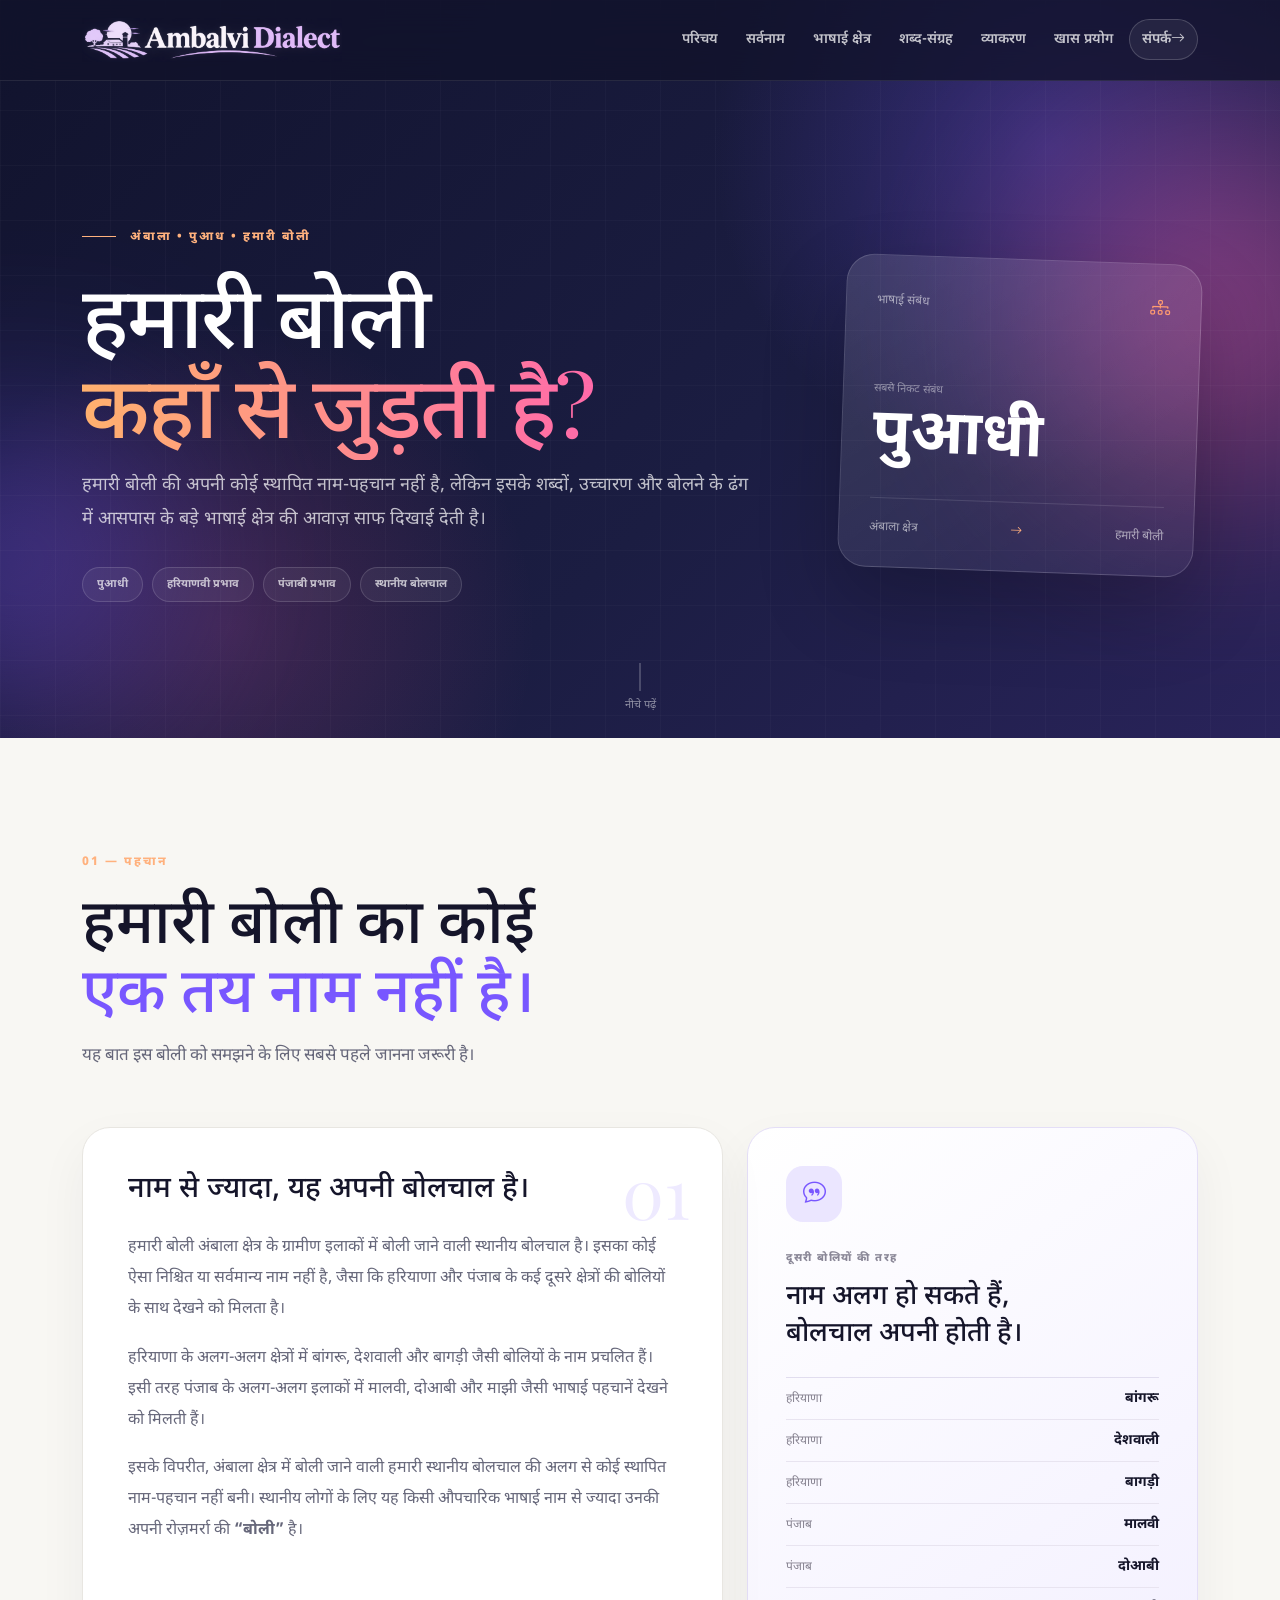
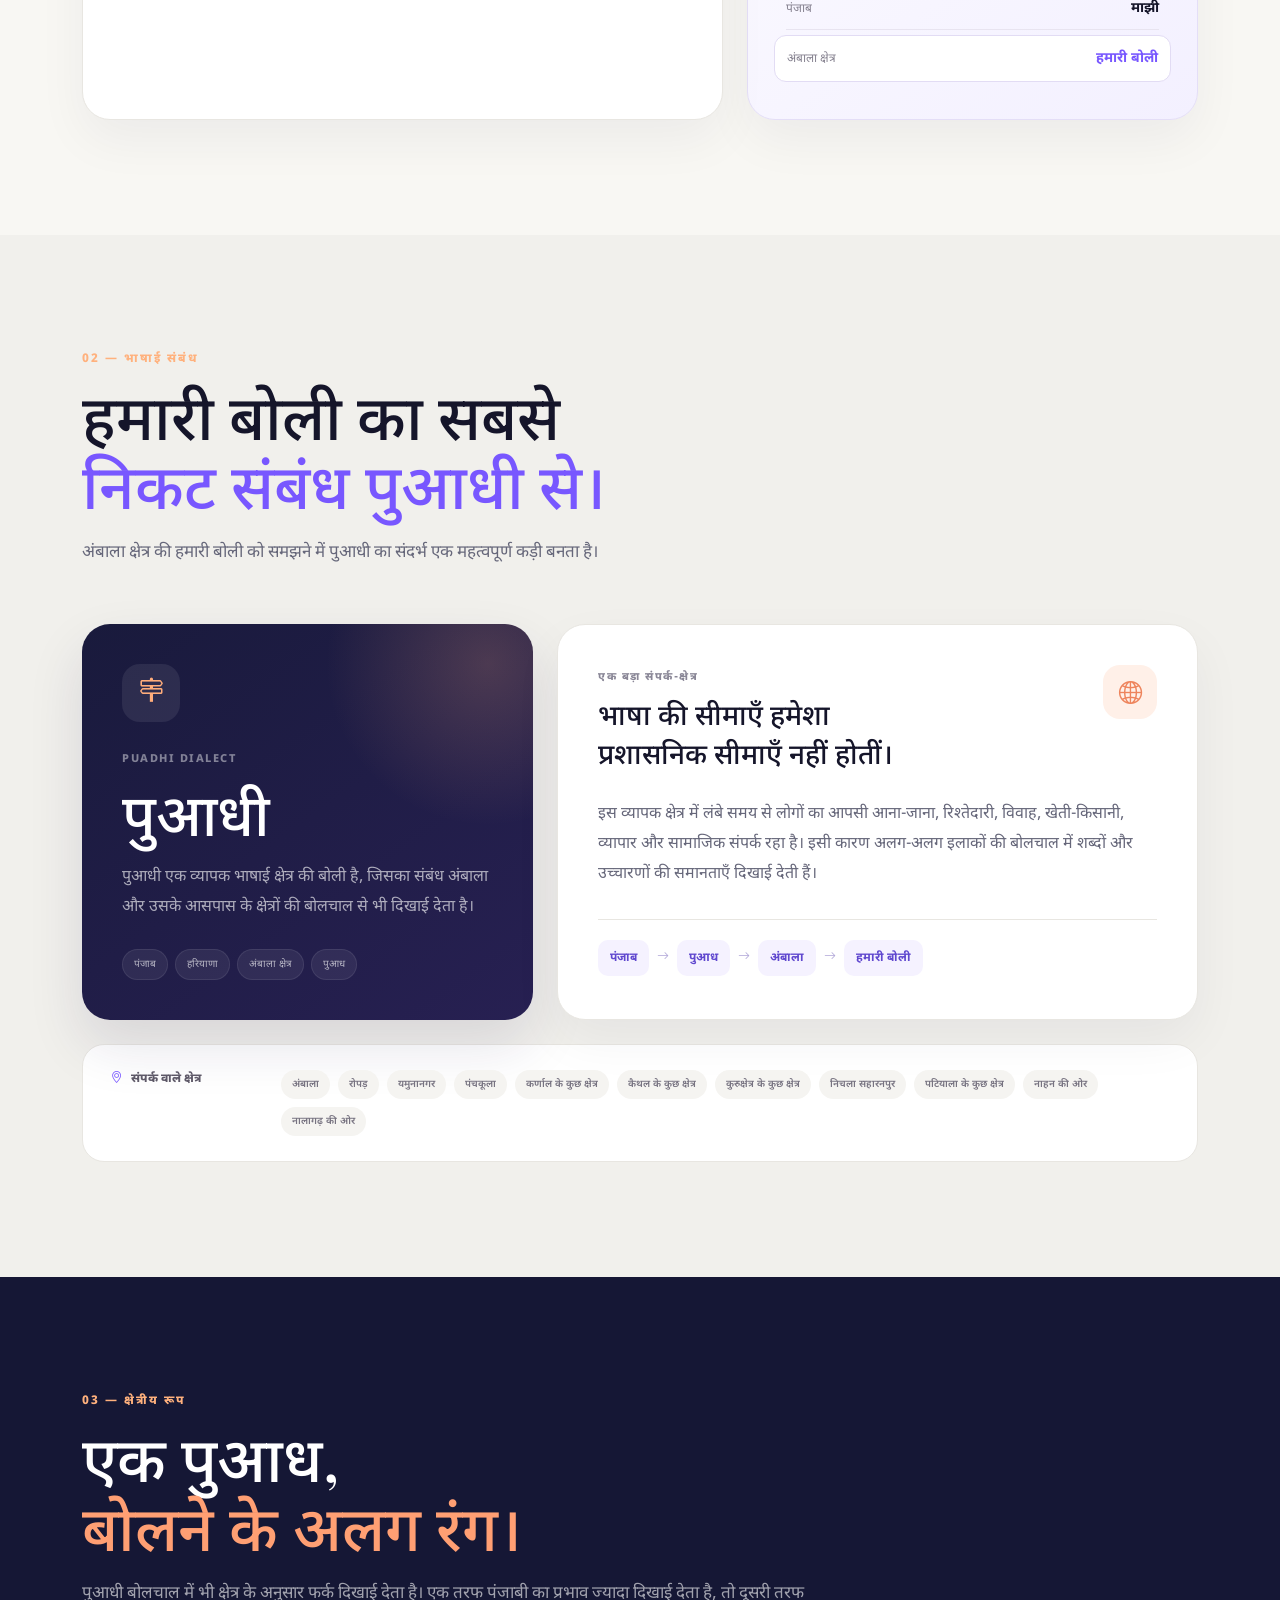
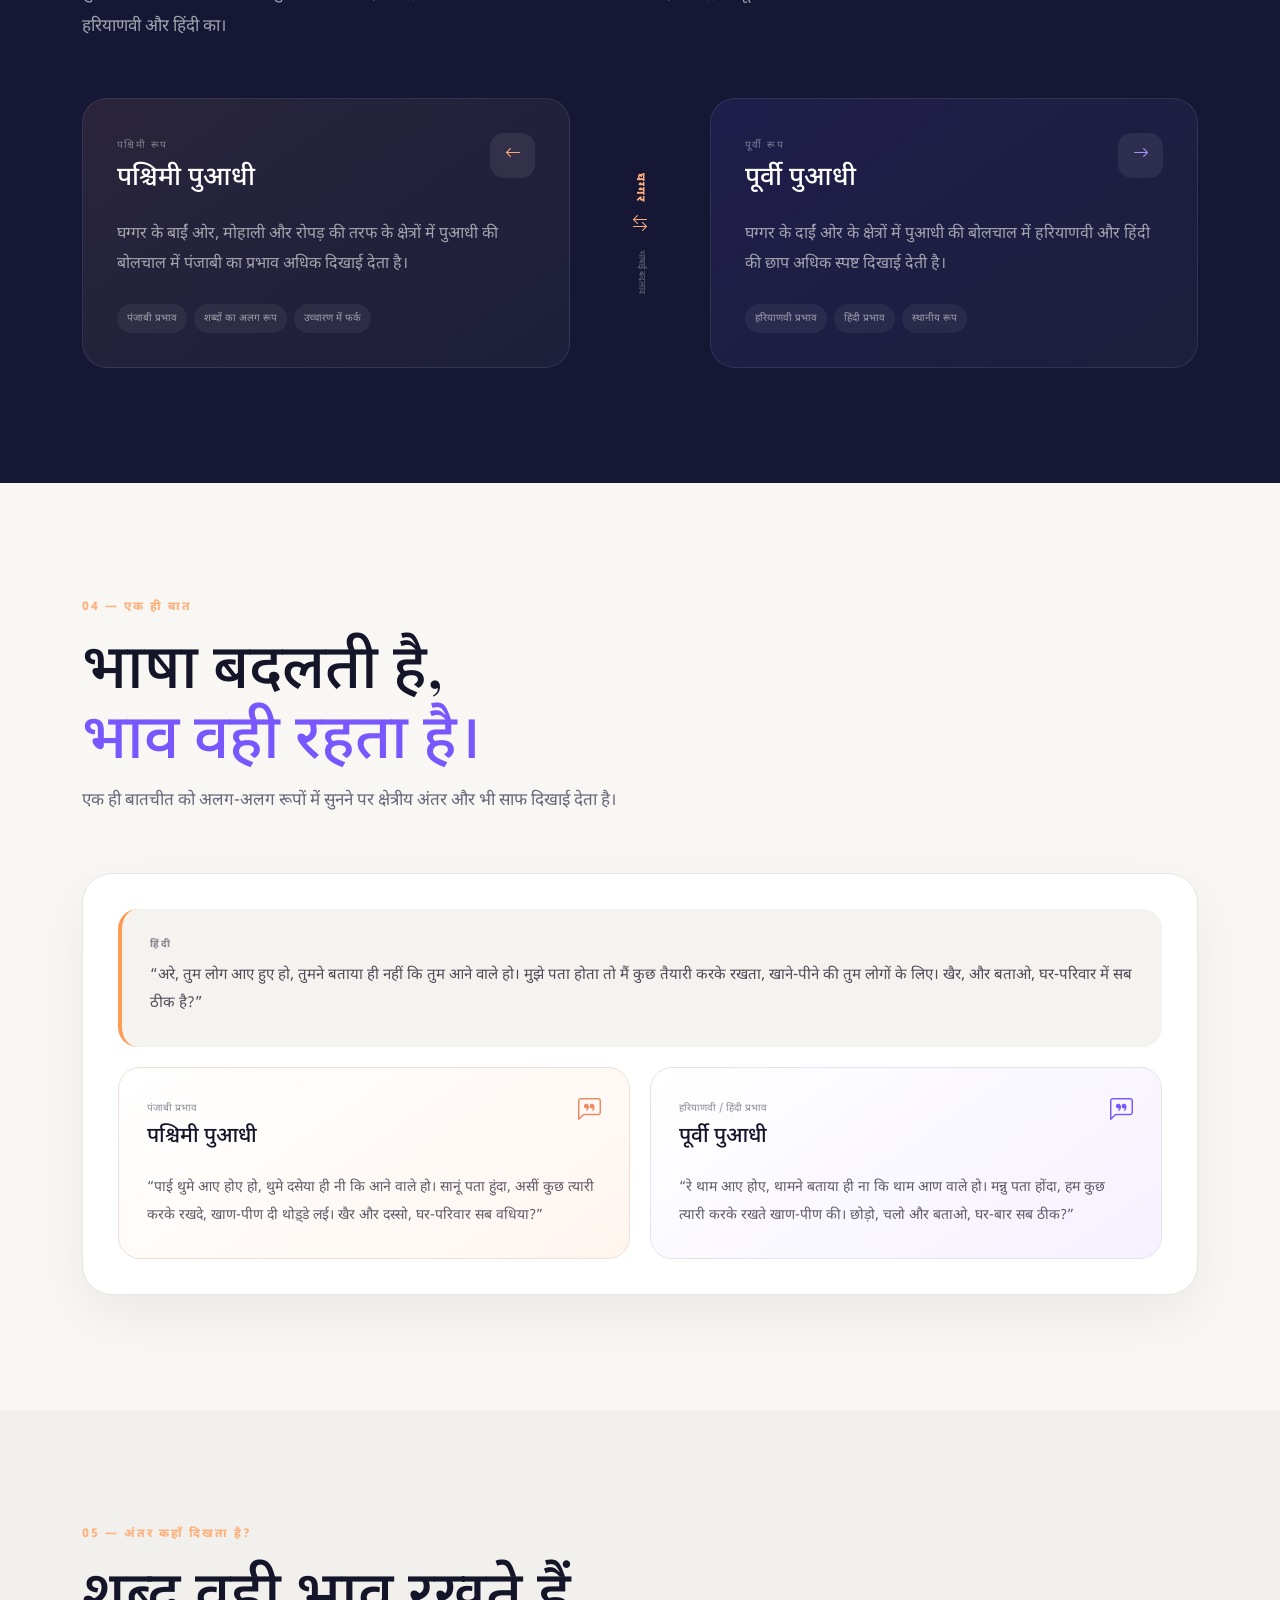
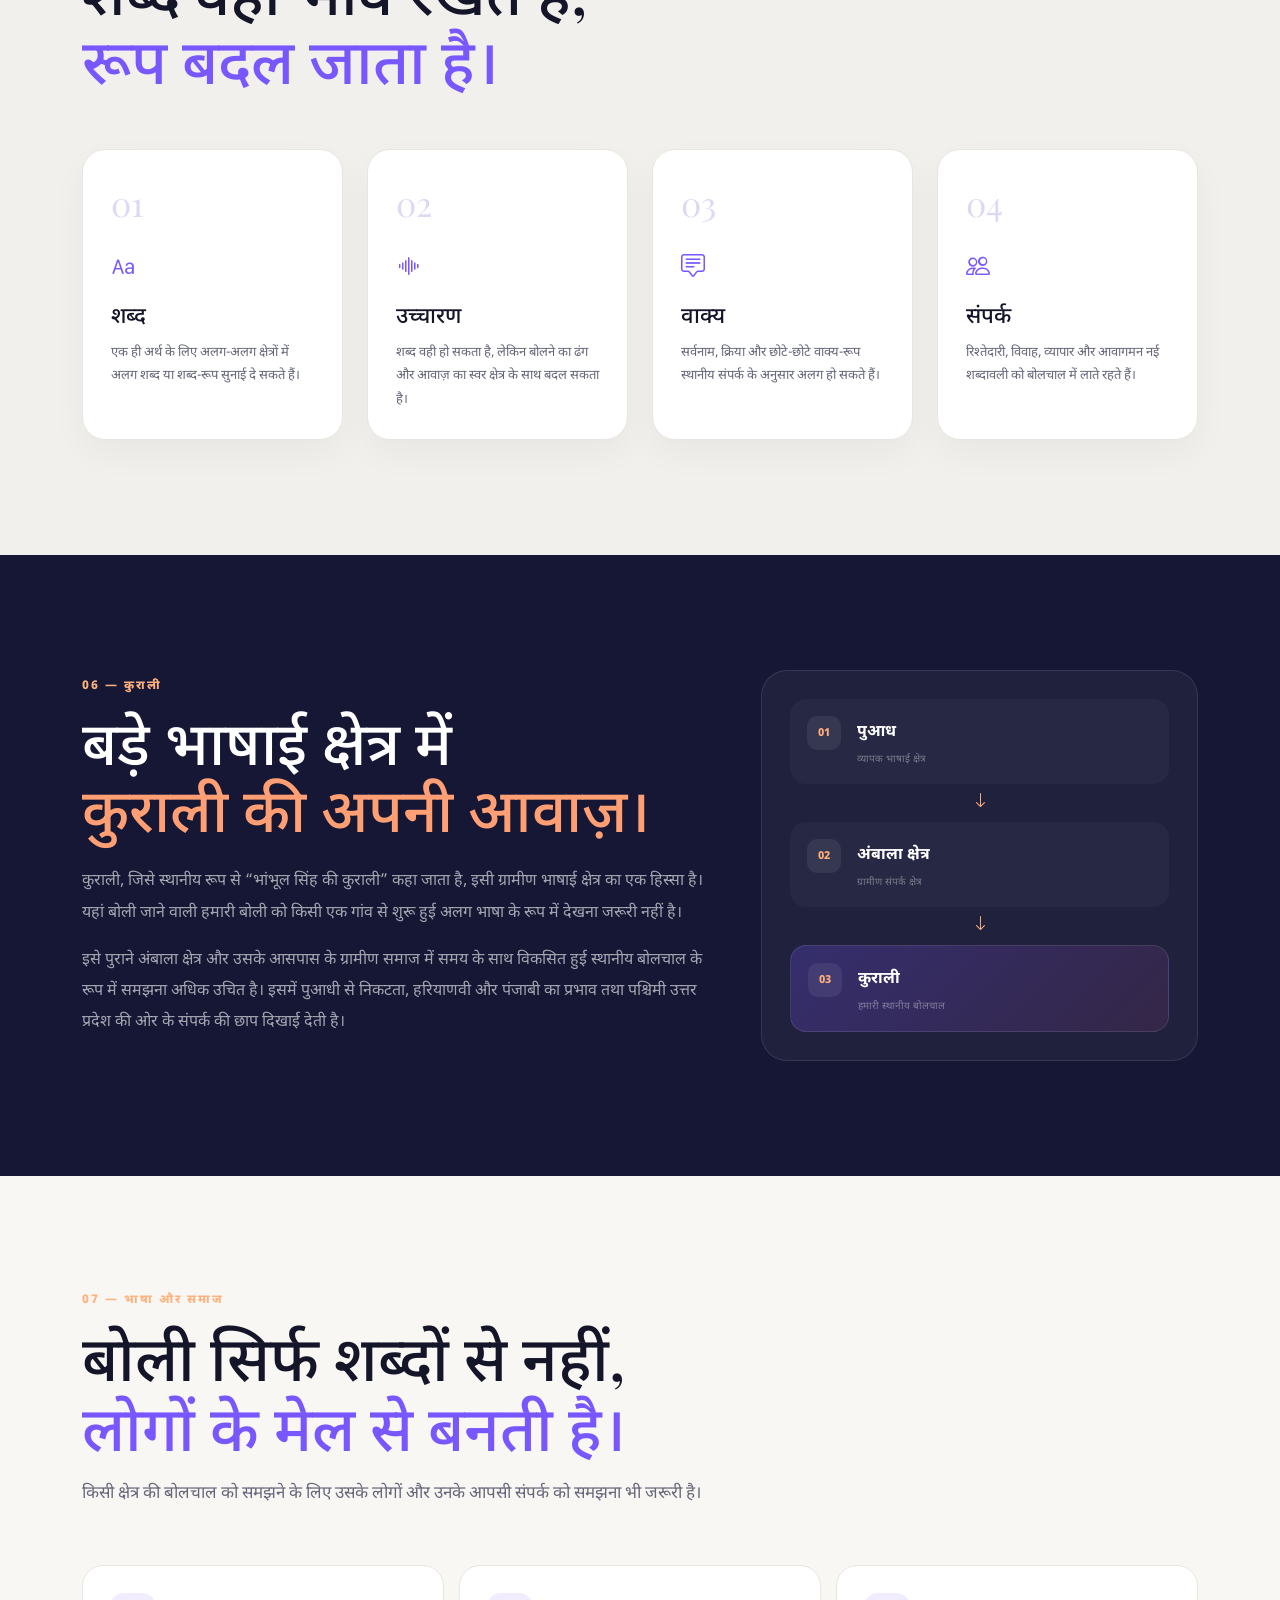
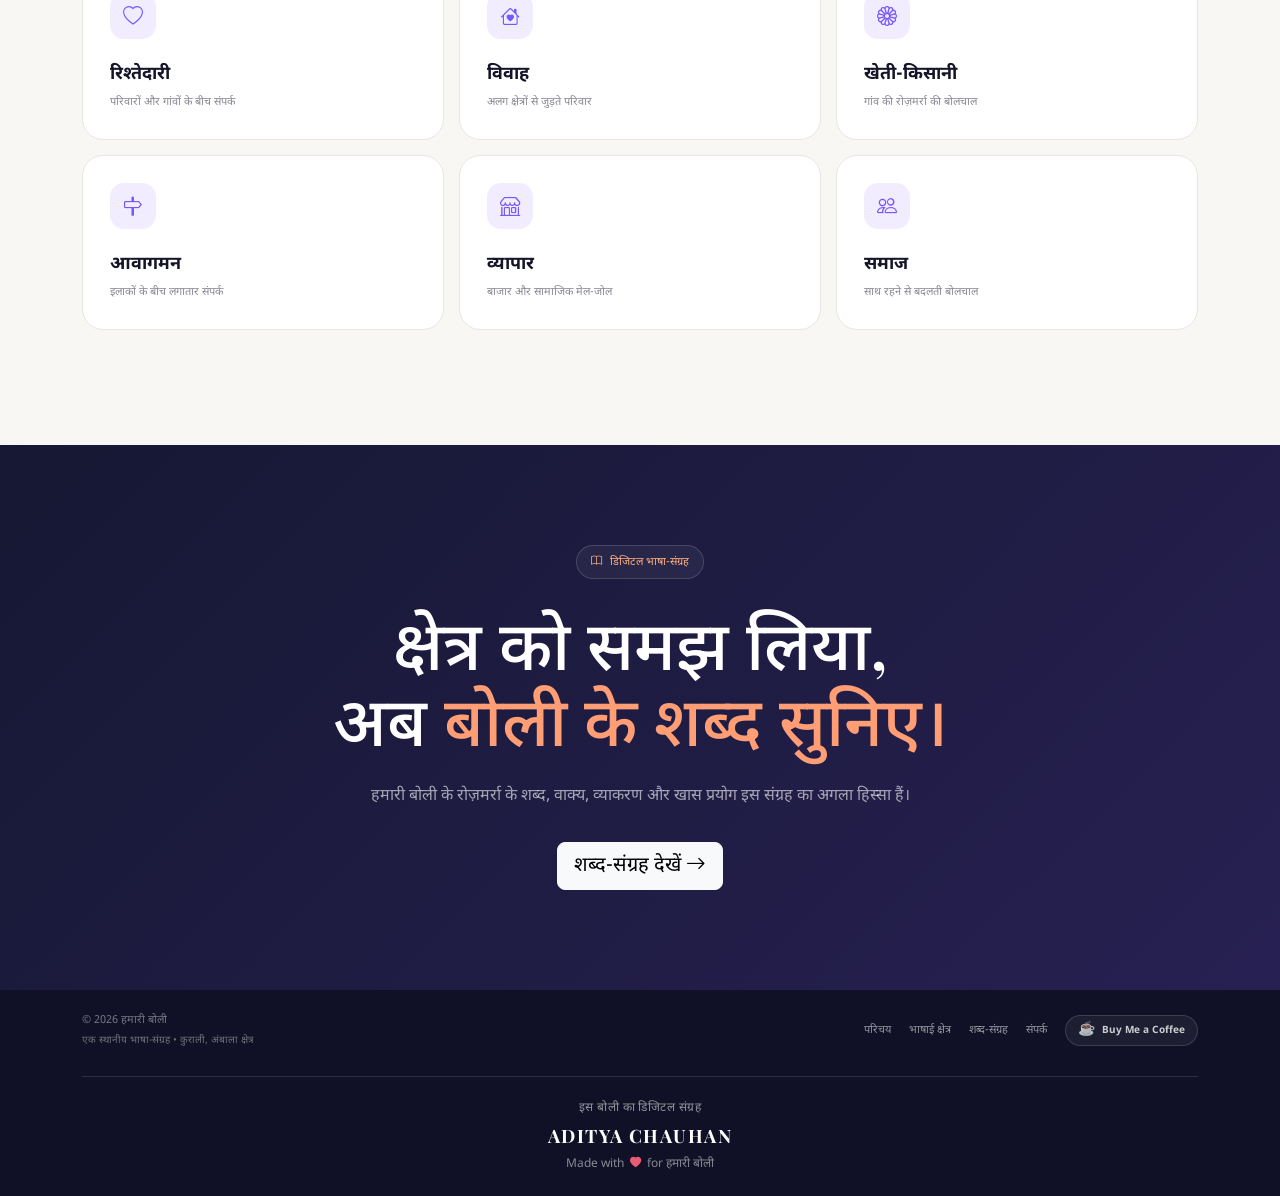
==== bhashai-kshetra.html @ f2018949 "Add files via upload" ====
<!doctype html>
<html lang="hi">
  <head>
    <meta charset="utf-8">
    <meta name="viewport" content="width=device-width,initial-scale=1">

    
    <!-- =========================
     SEO — BHASHAI KSHETRA
    ========================= -->

    <title>North Haryana की बोली और भाषाई क्षेत्र | हमारी बोली</title>

    <meta
      name="description"
      content="North Haryana और पुराने अंबाला क्षेत्र की स्थानीय बोलचाल का भाषाई क्षेत्र समझें। हरियाणवी, पंजाबी, पहाड़ी और पश्चिमी उत्तर प्रदेश के भाषाई प्रभाव, स्थानीय शब्दों और क्षेत्रीय विविधताओं के बारे में जानें।"
    >

    <meta
    name="keywords"
    content="
      हमारी बोली,
      North Haryana dialect,
      North Haryana language,
      North Haryana boli,
      Haryana dialect,
      Haryana local dialect,
      Haryana language,
      Ambala dialect,
      Ambala boli,
      Kurali boli,
      Kurali dialect,
      Naraingarh dialect,
      Naraingarh boli,
      Panchkula dialect,
      Panchkula boli,
      Yamunanagar dialect,
      Yamunanagar boli,
      Kurukshetra dialect,
      Kurukshetra boli,
      Karnal dialect,
      Karnal boli,
      Saharanpur dialect,
      Saharanpur boli,
      Roopnagar dialect,
      Ropar dialect,
      Ropar boli,
      Rupnagar boli,
      Mohali dialect,
      Mohali boli,
      Dera Bassi dialect,
      Derabassi boli,
      Punjab Haryana dialect,
      Haryana Punjab border dialect,
      North Haryana Punjab dialect,
      local dialect Haryana,
      local language Haryana,
      हरियाणा की बोली,
      उत्तर हरियाणा की बोली,
      अंबाला की बोली,
      कुराली की बोली,
      नारायणगढ़ की बोली,
      पंचकूला की बोली,
      यमुनानगर की बोली,
      कुरुक्षेत्र की बोली,
      करनाल की बोली,
      सहारनपुर की बोली,
      रोपड़ की बोली,
      रूपनगर की बोली,
      मोहाली की बोली,
      डेराबस्सी की बोली,
      स्थानीय बोली,
      स्थानीय भाषा,
      हरियाणा के स्थानीय शब्द,
      उत्तर हरियाणा के शब्द,
      हरियाणवी शब्द,
      पंजाबी प्रभाव,
      हरियाणा पंजाबी बोली
    "
  >

    <meta name="author" content="Aditya Chauhan">

    <meta
      name="robots"
      content="index, follow, max-image-preview:large, max-snippet:-1, max-video-preview:-1"
    >

    <meta
      name="language"
      content="Hindi"
    >

    <meta
      name="geo.region"
      content="IN-HR"
    >

    <meta
      name="geo.placename"
      content="Ambala, Haryana, India"
    >

    <link
      rel="canonical"
      href="https://YOURDOMAIN.in/bhashai-kshetra.html"
    >


    <!-- Open Graph -->

    <meta
      property="og:type"
      content="article"
    >

    <meta
      property="og:title"
      content="North Haryana की बोली और भाषाई क्षेत्र"
    >

    <meta
      property="og:description"
      content="पुराने अंबाला क्षेत्र और North Haryana की स्थानीय बोलचाल का भाषाई विस्तार, क्षेत्रीय प्रभाव और स्थानीय विविधताओं को समझने वाला संग्रह।"
    >

    <meta
      property="og:url"
      content="https://YOURDOMAIN.in/bhashai-kshetra.html"
    >

    <meta
      property="og:site_name"
      content="हमारी बोली"
    >

    <meta
      property="og:locale"
      content="hi_IN"
    >

    <meta
      property="og:image"
      content="https://YOURDOMAIN.in/images/og-bhashai-kshetra.jpg"
    >

    <meta
      property="og:image:alt"
      content="North Haryana का भाषाई क्षेत्र — हमारी बोली"
    >


    <!-- Twitter / X -->

    <meta
      name="twitter:card"
      content="summary_large_image"
    >

    <meta
      name="twitter:title"
      content="North Haryana की बोली और भाषाई क्षेत्र"
    >

    <meta
      name="twitter:description"
      content="अंबाला, कुराली और North Haryana क्षेत्र की स्थानीय बोलचाल के भाषाई क्षेत्र और प्रभावों का परिचय।"
    >

    <meta
      name="twitter:image"
      content="https://YOURDOMAIN.in/images/og-bhashai-kshetra.jpg"
    >



    <link rel="preconnect" href="https://fonts.googleapis.com">
    <link rel="preconnect" href="https://fonts.gstatic.com" crossorigin>

    <link
      href="https://fonts.googleapis.com/css2?family=Noto+Sans+Devanagari:wght@400;500;600;700;800&family=Playfair+Display:wght@600;700;800&display=swap"
      rel="stylesheet"
    >

    <link
      href="https://cdn.jsdelivr.net/npm/bootstrap@5.3.3/dist/css/bootstrap.min.css"
      rel="stylesheet"
    >

    <link
      href="https://cdn.jsdelivr.net/npm/bootstrap-icons@1.11.3/font/bootstrap-icons.css"
      rel="stylesheet"
    >

    <link rel="stylesheet" href="./style.css">
  </head>

  <body>

    <!-- =========================
         NAVBAR
    ========================== -->

    <nav class="navbar navbar-expand-lg navbar-dark fixed-top site-nav">
      <div class="container">
        <a class="navbar-brand" href="#home">
            <img src="./images/Ambalvi-Dialect-Rural-Emblem-Logo.webp" alt="">
        </a>
        
        <button class="navbar-toggler border-0 shadow-none" type="button" data-bs-toggle="collapse" data-bs-target="#mainNav"><span class="navbar-toggler-icon"></span>
        </button>
        <div class="collapse navbar-collapse" id="mainNav">

          <ul class="navbar-nav ms-auto align-items-lg-center gap-lg-1">

            <li><a class="nav-link" href="index.html#about">परिचय</a></li>

            <li><a class="nav-link" href="index.html#pronouns">सर्वनाम</a></li>

            <li><a class="nav-link active" href="bhashai-kshetra.html">भाषाई क्षेत्र</a></li>

            <li><a class="nav-link" href="index.html#daily">शब्द-संग्रह</a></li>

            <li><a class="nav-link" href="index.html#grammar">व्याकरण</a></li>

            <li><a class="nav-link" href="index.html#special">खास प्रयोग</a></li>

            <li><a class="nav-link nav-cta" href="contact.html">संपर्क<i class="bi bi-arrow-right"></i></a></li>

          </ul>

        </div>
      </div>
    </nav>


    <!-- =========================
         HERO
    ========================== -->

    <header class="language-hero">

      <div class="hero-glow glow-one"></div>
      <div class="hero-glow glow-two"></div>

      <div class="container position-relative">

        <div class="row align-items-center language-hero-row">

          <div class="col-lg-8">

            <div class="eyebrow">
              <span></span>
              अंबाला • पुआध • हमारी बोली
            </div>

            <h1>
              हमारी बोली<br>
              <em>कहाँ से जुड़ती है?</em>
            </h1>

            <p class="hero-lead">
              हमारी बोली की अपनी कोई स्थापित नाम-पहचान नहीं है,
              लेकिन इसके शब्दों, उच्चारण और बोलने के ढंग में
              आसपास के बड़े भाषाई क्षेत्र की आवाज़ साफ दिखाई देती है।
            </p>

            <div class="hero-language-pills">
              <span>पुआधी</span>
              <span>हरियाणवी प्रभाव</span>
              <span>पंजाबी प्रभाव</span>
              <span>स्थानीय बोलचाल</span>
            </div>

          </div>

          <div class="col-lg-4 d-none d-lg-block">

            <div class="language-hero-card">

              <div class="language-card-top">
                <span>भाषाई संबंध</span>
                <i class="bi bi-diagram-3"></i>
              </div>

              <div class="language-card-main">
                <small>सबसे निकट संबंध</small>
                <strong>पुआधी</strong>
              </div>

              <div class="language-card-line"></div>

              <div class="language-card-bottom">
                <span>अंबाला क्षेत्र</span>
                <i class="bi bi-arrow-right"></i>
                <span>हमारी बोली</span>
              </div>

            </div>

          </div>

        </div>

      </div>

      <a class="scroll-hint" href="#identity">
        <span></span>
        नीचे पढ़ें
      </a>

    </header>


    <main>


      <!-- =========================
           01 IDENTITY
      ========================== -->

      <section id="identity" class="section section-light">

        <div class="container">

          <div class="section-heading">

            <div class="section-kicker">
              01 — पहचान
            </div>

            <h2>
              हमारी बोली का कोई<br>
              <span>एक तय नाम नहीं है।</span>
            </h2>

            <p>
              यह बात इस बोली को समझने के लिए सबसे पहले जानना जरूरी है।
            </p>

          </div>


          <div class="row g-4">

            <div class="col-lg-7">

              <div class="language-story-card">

                <div class="language-story-number">
                  01
                </div>

                <h3>
                  नाम से ज्यादा, यह अपनी बोलचाल है।
                </h3>

                <p>
                  हमारी बोली अंबाला क्षेत्र के ग्रामीण इलाकों में
                  बोली जाने वाली स्थानीय बोलचाल है। इसका कोई ऐसा
                  निश्चित या सर्वमान्य नाम नहीं है, जैसा कि हरियाणा
                  और पंजाब के कई दूसरे क्षेत्रों की बोलियों के साथ
                  देखने को मिलता है।
                </p>

                <p>
                  हरियाणा के अलग-अलग क्षेत्रों में बांगरू, देशवाली
                  और बागड़ी जैसी बोलियों के नाम प्रचलित हैं। इसी तरह
                  पंजाब के अलग-अलग इलाकों में मालवी, दोआबी और माझी
                  जैसी भाषाई पहचानें देखने को मिलती हैं।
                </p>

                <p>
                  इसके विपरीत, अंबाला क्षेत्र में बोली जाने वाली
                  हमारी स्थानीय बोलचाल की अलग से कोई स्थापित नाम-पहचान
                  नहीं बनी। स्थानीय लोगों के लिए यह किसी औपचारिक
                  भाषाई नाम से ज्यादा उनकी अपनी रोज़मर्रा की
                  <b>“बोली”</b> है।
                </p>

              </div>

            </div>


            <div class="col-lg-5">

              <div class="identity-side-card">

                <div class="identity-icon">
                  <i class="bi bi-chat-quote"></i>
                </div>

                <span class="small-label">
                  दूसरी बोलियों की तरह
                </span>

                <h3>
                  नाम अलग हो सकते हैं,<br>
                  बोलचाल अपनी होती है।
                </h3>

                <div class="dialect-name-list">

                  <div>
                    <span>हरियाणा</span>
                    <b>बांगरू</b>
                  </div>

                  <div>
                    <span>हरियाणा</span>
                    <b>देशवाली</b>
                  </div>

                  <div>
                    <span>हरियाणा</span>
                    <b>बागड़ी</b>
                  </div>

                  <div>
                    <span>पंजाब</span>
                    <b>मालवी</b>
                  </div>

                  <div>
                    <span>पंजाब</span>
                    <b>दोआबी</b>
                  </div>

                  <div>
                    <span>पंजाब</span>
                    <b>माझी</b>
                  </div>

                  <div class="highlight">
                    <span>अंबाला क्षेत्र</span>
                    <b>हमारी बोली</b>
                  </div>

                </div>

              </div>

            </div>

          </div>

        </div>

      </section>


      <!-- =========================
           02 PUADHI CONNECTION
      ========================== -->

      <section id="puadhi" class="section section-soft">

        <div class="container">

          <div class="section-heading">

            <div class="section-kicker">
              02 — भाषाई संबंध
            </div>

            <h2>
              हमारी बोली का सबसे<br>
              <span>निकट संबंध पुआधी से।</span>
            </h2>

            <p>
              अंबाला क्षेत्र की हमारी बोली को समझने में पुआधी
              का संदर्भ एक महत्वपूर्ण कड़ी बनता है।
            </p>

          </div>


          <div class="row g-4 align-items-stretch">

            <div class="col-lg-5">

              <div class="puadhi-feature-card">

                <div class="puadhi-icon">
                  <i class="bi bi-signpost-2"></i>
                </div>

                <span class="small-label">
                  Puadhi Dialect
                </span>

                <h3>
                  पुआधी
                </h3>

                <p>
                  पुआधी एक व्यापक भाषाई क्षेत्र की बोली है,
                  जिसका संबंध अंबाला और उसके आसपास के क्षेत्रों
                  की बोलचाल से भी दिखाई देता है।
                </p>

                <div class="puadhi-tags">
                  <span>पंजाब</span>
                  <span>हरियाणा</span>
                  <span>अंबाला क्षेत्र</span>
                  <span>पुआध</span>
                </div>

              </div>

            </div>


            <div class="col-lg-7">

              <div class="contact-region-card">

                <div class="contact-region-top">

                  <div>
                    <span class="small-label">
                      एक बड़ा संपर्क-क्षेत्र
                    </span>

                    <h3>
                      भाषा की सीमाएँ हमेशा<br>
                      प्रशासनिक सीमाएँ नहीं होतीं।
                    </h3>
                  </div>

                  <i class="bi bi-globe2"></i>

                </div>


                <p>
                  इस व्यापक क्षेत्र में लंबे समय से लोगों का
                  आपसी आना-जाना, रिश्तेदारी, विवाह, खेती-किसानी,
                  व्यापार और सामाजिक संपर्क रहा है। इसी कारण
                  अलग-अलग इलाकों की बोलचाल में शब्दों और
                  उच्चारणों की समानताएँ दिखाई देती हैं।
                </p>


                <div class="region-flow">

                  <span>पंजाब</span>
                  <i class="bi bi-arrow-right"></i>

                  <span>पुआध</span>
                  <i class="bi bi-arrow-right"></i>

                  <span>अंबाला</span>
                  <i class="bi bi-arrow-right"></i>

                  <span>हमारी बोली</span>

                </div>

              </div>

            </div>

          </div>


          <div class="area-strip mt-4">

            <div class="area-strip-label">
              <i class="bi bi-geo-alt"></i>
              संपर्क वाले क्षेत्र
            </div>

            <div class="area-tags">

              <span>अंबाला</span>
              <span>रोपड़</span>
              <span>यमुनानगर</span>
              <span>पंचकूला</span>
              <span>कर्णाल के कुछ क्षेत्र</span>
              <span>कैथल के कुछ क्षेत्र</span>
              <span>कुरुक्षेत्र के कुछ क्षेत्र</span>
              <span>निचला सहारनपुर</span>
              <span>पटियाला के कुछ क्षेत्र</span>
              <span>नाहन की ओर</span>
              <span>नालागढ़ की ओर</span>

            </div>

          </div>

        </div>

      </section>


      <!-- =========================
           03 WEST EAST PUADHI
      ========================== -->

      <section id="variation" class="section section-dark">

        <div class="container">

          <div class="section-heading light">

            <div class="section-kicker">
              03 — क्षेत्रीय रूप
            </div>

            <h2>
              एक पुआध,<br>
              <span>बोलने के अलग रंग।</span>
            </h2>

            <p>
              पुआधी बोलचाल में भी क्षेत्र के अनुसार फर्क दिखाई देता है।
              एक तरफ पंजाबी का प्रभाव ज्यादा दिखाई देता है, तो दूसरी
              तरफ हरियाणवी और हिंदी का।
            </p>

          </div>


          <div class="puadhi-direction">

            <div class="direction-card west">

              <div class="direction-top">

                <div>
                  <small>पश्चिमी रूप</small>
                  <h3>पश्चिमी पुआधी</h3>
                </div>

                <div class="direction-icon">
                  <i class="bi bi-arrow-left"></i>
                </div>

              </div>

              <p>
                घग्गर के बाईं ओर, मोहाली और रोपड़ की तरफ के
                क्षेत्रों में पुआधी की बोलचाल में पंजाबी का
                प्रभाव अधिक दिखाई देता है।
              </p>

              <div class="direction-tags">
                <span>पंजाबी प्रभाव</span>
                <span>शब्दों का अलग रूप</span>
                <span>उच्चारण में फर्क</span>
              </div>

            </div>


            <div class="direction-center">
              <span>घग्गर</span>
              <i class="bi bi-arrow-left-right"></i>
              <small>भाषाई बदलाव</small>
            </div>


            <div class="direction-card east">

              <div class="direction-top">

                <div>
                  <small>पूर्वी रूप</small>
                  <h3>पूर्वी पुआधी</h3>
                </div>

                <div class="direction-icon">
                  <i class="bi bi-arrow-right"></i>
                </div>

              </div>

              <p>
                घग्गर के दाईं ओर के क्षेत्रों में पुआधी की
                बोलचाल में हरियाणवी और हिंदी की छाप अधिक
                स्पष्ट दिखाई देती है।
              </p>

              <div class="direction-tags">
                <span>हरियाणवी प्रभाव</span>
                <span>हिंदी प्रभाव</span>
                <span>स्थानीय रूप</span>
              </div>

            </div>

          </div>

        </div>

      </section>


      <!-- =========================
           04 SAME SENTENCE
      ========================== -->

      <section id="example" class="section section-light">

        <div class="container">

          <div class="section-heading">

            <div class="section-kicker">
              04 — एक ही बात
            </div>

            <h2>
              भाषा बदलती है,<br>
              <span>भाव वही रहता है।</span>
            </h2>

            <p>
              एक ही बातचीत को अलग-अलग रूपों में सुनने पर
              क्षेत्रीय अंतर और भी साफ दिखाई देता है।
            </p>

          </div>


          <div class="same-sentence-card">

            <div class="sentence-context">

              <span>हिंदी</span>

              <p>
                “अरे, तुम लोग आए हुए हो, तुमने बताया ही नहीं कि
                तुम आने वाले हो। मुझे पता होता तो मैं कुछ तैयारी
                करके रखता, खाने-पीने की तुम लोगों के लिए।
                खैर, और बताओ, घर-परिवार में सब ठीक है?”
              </p>

            </div>


            <div class="regional-versions">

              <div class="regional-card west-version">

                <div class="regional-card-head">

                  <div>
                    <small>पंजाबी प्रभाव</small>
                    <h3>पश्चिमी पुआधी</h3>
                  </div>

                  <i class="bi bi-chat-left-quote"></i>

                </div>

                <p>
                  “पाई थुमे आए होए हो, थुमे दसेया ही नी कि
                  आने वाले हो। सानूं पता हुंदा, असीं कुछ त्यारी
                  करके रखदे, खाण-पीण दी थोड़्डे लई। खैर और दस्सो,
                  घर-परिवार सब वधिया?”
                </p>

              </div>


              <div class="regional-card east-version">

                <div class="regional-card-head">

                  <div>
                    <small>हरियाणवी / हिंदी प्रभाव</small>
                    <h3>पूर्वी पुआधी</h3>
                  </div>

                  <i class="bi bi-chat-left-quote"></i>

                </div>

                <p>
                  “रे थाम आए होए, थामने बताया ही ना कि थाम आण वाले
                  हो। मन्नु पता होंदा, हम कुछ त्यारी करके रखते
                  खाण-पीण की। छोड़ो, चलो और बताओ, घर-बार सब ठीक?”
                </p>

              </div>

            </div>

          </div>

        </div>

      </section>


      <!-- =========================
           05 WHAT CHANGES
      ========================== -->

      <section id="differences" class="section section-soft">

        <div class="container">

          <div class="section-heading">

            <div class="section-kicker">
              05 — अंतर कहाँ दिखता है?
            </div>

            <h2>
              शब्द वही भाव रखते हैं,<br>
              <span>रूप बदल जाता है।</span>
            </h2>

          </div>


          <div class="row g-4">

            <div class="col-md-6 col-lg-3">

              <div class="difference-card">

                <div class="difference-number">
                  01
                </div>

                <i class="bi bi-type"></i>

                <h3>
                  शब्द
                </h3>

                <p>
                  एक ही अर्थ के लिए अलग-अलग क्षेत्रों में
                  अलग शब्द या शब्द-रूप सुनाई दे सकते हैं।
                </p>

              </div>

            </div>


            <div class="col-md-6 col-lg-3">

              <div class="difference-card">

                <div class="difference-number">
                  02
                </div>

                <i class="bi bi-soundwave"></i>

                <h3>
                  उच्चारण
                </h3>

                <p>
                  शब्द वही हो सकता है, लेकिन बोलने का ढंग
                  और आवाज़ का स्वर क्षेत्र के साथ बदल सकता है।
                </p>

              </div>

            </div>


            <div class="col-md-6 col-lg-3">

              <div class="difference-card">

                <div class="difference-number">
                  03
                </div>

                <i class="bi bi-chat-square-text"></i>

                <h3>
                  वाक्य
                </h3>

                <p>
                  सर्वनाम, क्रिया और छोटे-छोटे वाक्य-रूप
                  स्थानीय संपर्क के अनुसार अलग हो सकते हैं।
                </p>

              </div>

            </div>


            <div class="col-md-6 col-lg-3">

              <div class="difference-card">

                <div class="difference-number">
                  04
                </div>

                <i class="bi bi-people"></i>

                <h3>
                  संपर्क
                </h3>

                <p>
                  रिश्तेदारी, विवाह, व्यापार और आवागमन
                  नई शब्दावली को बोलचाल में लाते रहते हैं।
                </p>

              </div>

            </div>

          </div>

        </div>

      </section>


      <!-- =========================
           06 KURALI
      ========================== -->

      <section id="kurali" class="section section-dark">

        <div class="container">

          <div class="row align-items-center g-5">

            <div class="col-lg-7">

              <div class="section-kicker">
                06 — कुराली
              </div>

              <h2 class="kurali-title">
                बड़े भाषाई क्षेत्र में<br>
                <span>कुराली की अपनी आवाज़।</span>
              </h2>

              <p class="kurali-text">
                कुराली, जिसे स्थानीय रूप से “भांभूल सिंह की कुराली”
                कहा जाता है, इसी ग्रामीण भाषाई क्षेत्र का एक हिस्सा है।
                यहां बोली जाने वाली हमारी बोली को किसी एक गांव से
                शुरू हुई अलग भाषा के रूप में देखना जरूरी नहीं है।
              </p>

              <p class="kurali-text">
                इसे पुराने अंबाला क्षेत्र और उसके आसपास के ग्रामीण
                समाज में समय के साथ विकसित हुई स्थानीय बोलचाल के
                रूप में समझना अधिक उचित है। इसमें पुआधी से निकटता,
                हरियाणवी और पंजाबी का प्रभाव तथा पश्चिमी उत्तर प्रदेश
                की ओर के संपर्क की छाप दिखाई देती है।
              </p>

            </div>


            <div class="col-lg-5">

              <div class="kurali-path-card">

                <div class="path-item">
                  <span>01</span>
                  <b>पुआध</b>
                  <small>व्यापक भाषाई क्षेत्र</small>
                </div>

                <i class="bi bi-arrow-down"></i>

                <div class="path-item">
                  <span>02</span>
                  <b>अंबाला क्षेत्र</b>
                  <small>ग्रामीण संपर्क क्षेत्र</small>
                </div>

                <i class="bi bi-arrow-down"></i>

                <div class="path-item active">
                  <span>03</span>
                  <b>कुराली</b>
                  <small>हमारी स्थानीय बोलचाल</small>
                </div>

              </div>

            </div>

          </div>

        </div>

      </section>


      <!-- =========================
           07 CULTURE
      ========================== -->

      <section id="culture" class="section section-light">

        <div class="container">

          <div class="section-heading">

            <div class="section-kicker">
              07 — भाषा और समाज
            </div>

            <h2>
              बोली सिर्फ शब्दों से नहीं,<br>
              <span>लोगों के मेल से बनती है।</span>
            </h2>

            <p>
              किसी क्षेत्र की बोलचाल को समझने के लिए उसके लोगों
              और उनके आपसी संपर्क को समझना भी जरूरी है।
            </p>

          </div>


          <div class="culture-grid">

            <div class="culture-card">
              <i class="bi bi-heart"></i>
              <strong>रिश्तेदारी</strong>
              <span>परिवारों और गांवों के बीच संपर्क</span>
            </div>

            <div class="culture-card">
              <i class="bi bi-house-heart"></i>
              <strong>विवाह</strong>
              <span>अलग क्षेत्रों से जुड़ते परिवार</span>
            </div>

            <div class="culture-card">
              <i class="bi bi-flower1"></i>
              <strong>खेती-किसानी</strong>
              <span>गांव की रोज़मर्रा की बोलचाल</span>
            </div>

            <div class="culture-card">
              <i class="bi bi-signpost"></i>
              <strong>आवागमन</strong>
              <span>इलाकों के बीच लगातार संपर्क</span>
            </div>

            <div class="culture-card">
              <i class="bi bi-shop"></i>
              <strong>व्यापार</strong>
              <span>बाजार और सामाजिक मेल-जोल</span>
            </div>

            <div class="culture-card">
              <i class="bi bi-people"></i>
              <strong>समाज</strong>
              <span>साथ रहने से बदलती बोलचाल</span>
            </div>

          </div>

        </div>

      </section>


      <!-- =========================
           CTA
      ========================== -->

      <section class="language-archive-cta">

        <div class="container">

          <div class="language-archive-inner">

            <div class="archive-badge">
              <i class="bi bi-book"></i>
              डिजिटल भाषा-संग्रह
            </div>

            <h2>
              क्षेत्र को समझ लिया,<br>
              अब <em>बोली के शब्द सुनिए।</em>
            </h2>

            <p>
              हमारी बोली के रोज़मर्रा के शब्द, वाक्य, व्याकरण
              और खास प्रयोग इस संग्रह का अगला हिस्सा हैं।
            </p>

            <a
              href="index.html#daily"
              class="btn btn-light btn-lg"
            >
              शब्द-संग्रह देखें
              <i class="bi bi-arrow-right"></i>
            </a>

          </div>

        </div>

      </section>

    </main>


  <!-- =========================
       FOOTER
  ========================== -->

    <footer class="site-footer">

        <div class="container">

            <div class="footer-main">

            <div>
                <span>
                © <span id="year"></span> हमारी बोली
                </span>

                <small>
                एक स्थानीय भाषा-संग्रह • कुराली, अंबाला क्षेत्र
                </small>
            </div>

            <div class="footer-links">

                <a href="index.html">
                परिचय
                </a>

                <a href="bhashai-kshetra.html">
                भाषाई क्षेत्र
                </a>

                <a href="index.html#daily">
                शब्द-संग्रह
                </a>

                <a href="contact.html">
                संपर्क
                </a>

                <!-- Buy Me a Coffee -->
                <a
                href="https://buymeacoffee.com/devxaditya"
                target="_blank"
                rel="noopener noreferrer"
                class="footer-coffee"
                >
                <span>☕</span>
                <span>Buy Me a Coffee</span>
                </a>

            </div>

            </div>


            <div class="site-credit">

            <span>
                इस बोली का डिजिटल संग्रह
            </span>

            <strong>
                ADITYA CHAUHAN
            </strong>

            <small>
                Made with
                <i class="bi bi-heart-fill"></i>
                for हमारी बोली
            </small>

            </div>

        </div>

    </footer>


    <script src="https://cdn.jsdelivr.net/npm/bootstrap@5.3.3/dist/js/bootstrap.bundle.min.js"></script>
    <script src="script.js"></script>

  </body>
</html>
---- style.css ----
:root {
  --ink: #15152a;
  --muted: #66677a;
  --cream: #f8f7f3;
  --white: #fff;
  --navy: #151735;
  --purple: #7857ff;
  --pink: #f05aa5;
  --orange: #ff9a52;
  --line: #e8e6e1;
}
* {
  box-sizing: border-box;
}
html {
  scroll-behavior: smooth;
}
body {
  margin: 0;
  font-family: "Noto Sans Devanagari", sans-serif;
  color: var(--ink);
  background: var(--cream);
  overflow-x: hidden;
}
a {
  text-decoration: none;
}
a.navbar-brand img {
    width: 260px;
}
@media screen and (max-width: 575px){
  a.navbar-brand img {
    width: 160px;
  }
}
.site-nav {
  background: rgba(17, 18, 43, 0.78);
  backdrop-filter: blur(18px);
  border-bottom: 1px solid rgba(255, 255, 255, 0.09);
  padding: 13px 0;
  transition: 0.3s;
}
.site-nav.scrolled {
  background: rgba(14, 15, 35, 0.96);
  box-shadow: 0 10px 30px rgba(0, 0, 0, 0.14);
}
.navbar-brand {
  display: flex;
  align-items: center;
  gap: 10px;
  color: #fff;
  font-size: 20px;
}
.brand-mark {
  display: grid;
  place-items: center;
  width: 38px;
  height: 38px;
  border-radius: 12px;
  background: linear-gradient(135deg, var(--orange), var(--pink));
  font-weight: 800;
}
.nav-link {
  color: rgba(255, 255, 255, 0.75) !important;
  font-size: 14px;
  font-weight: 600;
  padding: 9px 12px !important;
}
.nav-link:hover,
.nav-link.active {
  color: #fff !important;
}
.nav-cta {
  border: 1px solid rgba(255, 255, 255, 0.18);
  border-radius: 50px;
  background: rgba(255, 255, 255, 0.06);
}
.hero {
  position: relative;
  min-height: 100vh;
  color: #fff;
  background: radial-gradient(
      circle at 80% 20%,
      rgba(120, 87, 255, 0.28),
      transparent 28%
    ),
    radial-gradient(
      circle at 20% 85%,
      rgba(240, 90, 165, 0.16),
      transparent 25%
    ),
    linear-gradient(135deg, #11132d, #1b1d42 58%, #29235a);
  overflow: hidden;
}
.hero:after {
  content: "";
  position: absolute;
  inset: 0;
  background-image: linear-gradient(
      rgba(255, 255, 255, 0.025) 1px,
      transparent 1px
    ),
    linear-gradient(90deg, rgba(255, 255, 255, 0.025) 1px, transparent 1px);
  background-size: 55px 55px;
  pointer-events: none;
}
.hero-glow {
  position: absolute;
  border-radius: 50%;
}
.glow-one {
  width: 360px;
  height: 360px;
  background: var(--pink);
  right: -120px;
  top: 18%;
  filter: blur(100px);
  opacity: 0.45;
}
.glow-two {
  width: 280px;
  height: 280px;
  background: var(--purple);
  left: -120px;
  bottom: 5%;
  filter: blur(100px);
  opacity: 0.45;
}
.eyebrow,
.section-kicker {
  font-size: 12px;
  letter-spacing: 2px;
  text-transform: uppercase;
  font-weight: 800;
  color: #ffb17d;
}
.eyebrow span {
  display: inline-block;
  width: 34px;
  height: 1px;
  background: #ffb17d;
  vertical-align: middle;
  margin-right: 9px;
}
.hero h1 {
  font-family: "Playfair Display", "Noto Sans Devanagari", serif;
  font-size: clamp(54px, 7vw, 94px);
  line-height: 1.03;
  margin: 22px 0;
  letter-spacing: -2px;
}
.hero h1 em {
  font-style: normal;
  background: linear-gradient(90deg, #ffb16e, #ff6aa9);
  -webkit-background-clip: text;
  color: transparent;
}
.hero-lead {
  max-width: 670px;
  font-size: 18px;
  line-height: 1.9;
  color: rgba(255, 255, 255, 0.72);
}
.btn-primary {
  border: 0;
  background: linear-gradient(100deg, var(--purple), #9b62ff);
  box-shadow: 0 12px 30px rgba(120, 87, 255, 0.3);
}
.btn-outline-light {
  border-color: rgba(255, 255, 255, 0.25);
}
.hero-stats {
  max-width: 560px;
}
.stat {
  border-left: 1px solid rgba(255, 255, 255, 0.18);
  padding-left: 18px;
}
.stat strong {
  display: block;
  font-size: 25px;
}
.stat span {
  font-size: 12px;
  color: rgba(255, 255, 255, 0.55);
}
.hero-card {
  background: linear-gradient(
    145deg,
    rgba(255, 255, 255, 0.12),
    rgba(255, 255, 255, 0.045)
  );
  border: 1px solid rgba(255, 255, 255, 0.16);
  border-radius: 28px;
  padding: 28px;
  box-shadow: 0 35px 80px rgba(0, 0, 0, 0.22);
  transform: rotate(2deg);
}
.hero-card-top {
  display: flex;
  justify-content: space-between;
  color: rgba(255, 255, 255, 0.6);
}
.hero-card-top i {
  color: #ff9b70;
}
.dialect-word {
  font-size: 72px;
  font-weight: 800;
  margin-top: 55px;
}
.hero-card p {
  color: #ffad7d;
  margin: 0;
}
.mini-line {
  height: 1px;
  background: rgba(255, 255, 255, 0.14);
  margin: 30px 0 18px;
}
.hero-card small {
  display: block;
  color: rgba(255, 255, 255, 0.45);
  margin-top: 8px;
}
.scroll-hint {
  position: absolute;
  bottom: 25px;
  left: 50%;
  transform: translateX(-50%);
  color: rgba(255, 255, 255, 0.5);
  font-size: 11px;
}
.scroll-hint span {
  display: block;
  width: 1px;
  height: 28px;
  background: rgba(255, 255, 255, 0.4);
  margin: 0 auto 6px;
}
.section {
  padding: 115px 0;
}
.section-light {
  background: var(--cream);
}
.section-soft {
  background: #f1f0ec;
}
.section-dark {
  background: var(--navy);
  color: #fff;
}
.section-heading {
  max-width: 760px;
  margin-bottom: 55px;
}
.section-heading h2 {
  font-family: "Playfair Display", "Noto Sans Devanagari", serif;
  font-size: clamp(38px, 5vw, 62px);
  line-height: 1.12;
  margin: 12px 0 18px;
}
.section-heading h2 span {
  color: var(--purple);
}
.section-heading p {
  font-size: 17px;
  color: var(--muted);
  line-height: 1.9;
  margin: 0;
}
.section-heading.light p {
  color: rgba(255, 255, 255, 0.6);
}
.section-heading.light h2 span {
  color: #ff9f73;
}
.story-card,
.region-card,
.vocab-panel,
.explain-card {
  height: 100%;
  border: 1px solid #e8e6e1;
  border-radius: 28px;
  background: #fff;
  box-shadow: 0 20px 50px rgba(29, 25, 55, 0.05);
}
.story-card {
  padding: 45px;
  position: relative;
  overflow: hidden;
}
.quote-mark {
  font-family: Georgia;
  font-size: 100px;
  line-height: 0.6;
  color: #dcd3ff;
  position: absolute;
  right: 35px;
  top: 35px;
}
.story-card h3 {
  font-size: 28px;
  margin: 0 0 20px;
}
.story-card p {
  color: var(--muted);
  line-height: 1.9;
}
.origin-tags {
  display: flex;
  flex-wrap: wrap;
  gap: 8px;
  margin-top: 28px;
}
.origin-tags span {
  background: #f4f1ff;
  color: #5c45c4;
  border-radius: 50px;
  padding: 7px 12px;
  font-size: 11px;
  font-weight: 700;
}
.region-card {
  padding: 38px;
  background: linear-gradient(145deg, #fff, #f3f0ff);
}
.region-icon,
.explain-icon {
  width: 54px;
  height: 54px;
  border-radius: 17px;
  background: #ebe6ff;
  color: var(--purple);
  display: grid;
  place-items: center;
  font-size: 23px;
  margin-bottom: 25px;
}
.small-label {
  font-size: 11px;
  text-transform: uppercase;
  letter-spacing: 1.5px;
  color: #8a8797;
  font-weight: 800;
}
.region-card h3 {
  font-size: 28px;
  line-height: 1.35;
  margin: 10px 0 14px;
}
.region-card p {
  color: var(--muted);
  line-height: 1.8;
}
.region-points {
  border-top: 1px solid #e2deef;
  margin-top: 22px;
  padding-top: 18px;
  color: #4c4a5a;
  font-size: 13px;
  line-height: 2;
}
.table-wrap {
  background: rgba(255, 255, 255, 0.05);
  border: 1px solid rgba(255, 255, 255, 0.1);
  border-radius: 25px;
  overflow: hidden;
}
.dialect-table {
  color: #fff;
  --bs-table-bg: transparent;
  --bs-table-color: #fff;
}
.dialect-table th {
  background: rgba(255, 255, 255, 0.08);
  padding: 17px 25px;
  color: #ffb28b;
}
.dialect-table td {
  padding: 15px 25px;
  border-color: rgba(255, 255, 255, 0.08);
}
.dialect-table b {
  color: #ffae7e;
  font-size: 17px;
}
.note-box {
  display: flex;
  gap: 14px;
  background: rgba(255, 255, 255, 0.06);
  border: 1px solid rgba(255, 255, 255, 0.09);
  border-radius: 18px;
  padding: 17px 20px;
  color: rgba(255, 255, 255, 0.7);
  font-size: 13px;
  line-height: 1.8;
}
.note-box i {
  color: #ffae7e;
}
.word-card {
  height: 100%;
  background: #fff;
  border: 1px solid #e8e6e1;
  border-radius: 20px;
  padding: 22px;
  transition: 0.25s;
  box-shadow: 0 12px 30px rgba(30, 25, 55, 0.035);
}
.word-card:hover {
  transform: translateY(-5px);
  box-shadow: 0 20px 45px rgba(30, 25, 55, 0.09);
}
.word-card small {
  display: block;
  color: #888596;
  font-size: 11px;
}
.word-card strong {
  display: block;
  font-size: 26px;
  color: #6048cf;
  margin: 5px 0;
}
.word-card span {
  font-size: 11px;
  color: #a09dab;
}
.vocab-panel {
  padding: 12px 28px;
}
.vocab-row {
  display: flex;
  justify-content: space-between;
  gap: 20px;
  padding: 18px 0;
  border-bottom: 1px solid #e8e6e1;
}
.vocab-row:last-child {
  border: 0;
}
.vocab-row span {
  color: #747181;
  font-size: 14px;
}
.vocab-row b {
  font-size: 20px;
}
.accent-panel {
  background: linear-gradient(145deg, #fff5ed, #fff);
}
.nature-strip {
  display: grid;
  grid-template-columns: repeat(5, 1fr);
  background: #fff;
  border: 1px solid #e8e6e1;
  border-radius: 26px;
  overflow: hidden;
}
.nature-strip > div {
  padding: 28px 15px;
  text-align: center;
  border-right: 1px solid #e8e6e1;
}
.nature-strip > div:last-child {
  border: 0;
}
.nature-icon {
  display: block;
  font-size: 25px;
  margin-bottom: 12px;
}
.nature-strip small {
  display: block;
  color: #9995a0;
}
.nature-strip strong {
  font-size: 20px;
  color: #6048cf;
}
.explain-card {
  display: flex;
  gap: 22px;
  padding: 30px;
  align-items: flex-start;
}
.explain-icon {
  min-width: 54px;
}
.explain-card h3 {
  font-size: 24px;
  margin: 0 0 10px;
}
.explain-card p {
  color: var(--muted);
  line-height: 1.8;
  margin: 0;
}
.grammar-card {
  height: 100%;
  padding: 25px;
  border-radius: 20px;
  background: rgba(255, 255, 255, 0.055);
  border: 1px solid rgba(255, 255, 255, 0.1);
}
.grammar-card b {
  font-size: 31px;
  color: #ffac7e;
  display: block;
}
.grammar-card span {
  font-size: 12px;
  color: rgba(255, 255, 255, 0.45);
}
.grammar-card p {
  font-size: 13px;
  color: rgba(255, 255, 255, 0.72);
  margin: 18px 0 0;
}
.sentence-builder {
  padding: 35px;
  border: 1px solid rgba(255, 255, 255, 0.1);
  border-radius: 25px;
  background: rgba(255, 255, 255, 0.045);
}
.sentence-label {
  font-size: 11px;
  text-transform: uppercase;
  letter-spacing: 1.5px;
  color: #ffac7e;
}
.sentence-builder h3 {
  font-size: 32px;
  margin: 12px 0 25px;
}
.sentence-breakdown {
  display: flex;
  flex-wrap: wrap;
  align-items: center;
  gap: 9px;
}
.sentence-breakdown span {
  padding: 8px 12px;
  border-radius: 9px;
  background: rgba(255, 255, 255, 0.08);
  font-size: 13px;
}
.sentence-breakdown i {
  color: #ffac7e;
}
.sentence-builder p {
  color: rgba(255, 255, 255, 0.55);
  font-size: 13px;
  line-height: 1.8;
  margin: 22px 0 0;
}
.sentence-builder strong {
  color: #ffac7e;
}
.example-card {
  display: flex;
  gap: 20px;
  padding: 24px;
  background: #fff;
  border: 1px solid #e8e6e1;
  border-radius: 20px;
  margin-bottom: 16px;
  transition: 0.2s;
}
.example-card:hover {
  transform: translateX(5px);
}
.example-card > span {
  font-size: 12px;
  color: #9c98a7;
  font-weight: 800;
}
.example-card small {
  font-size: 10px;
  color: #9a96a4;
}
.example-card p {
  margin: 3px 0 10px;
  color: #55525f;
}
.example-card h3 {
  margin: 0;
  color: #6048cf;
  font-size: 20px;
}
.meaning-card {
  height: 100%;
  padding: 30px;
  border-radius: 25px;
  background: linear-gradient(145deg, #fff, #fff4ed);
  border: 1px solid #f0e3d9;
}
.meaning-card.second {
  background: linear-gradient(145deg, #fff, #f2efff);
  border-color: #e4def7;
}
.meaning-top {
  display: flex;
  justify-content: space-between;
  font-size: 24px;
}
.meaning-top span {
  font-weight: 800;
  color: #6048cf;
}
.meaning-top i {
  font-size: 23px;
  color: #f18a62;
}
.meaning-card h3 {
  font-size: 18px;
  margin: 24px 0 10px;
}
.meaning-card p {
  color: var(--muted);
  line-height: 1.8;
  font-size: 14px;
}
.speech {
  padding: 14px 16px;
  border-radius: 13px;
  background: rgba(255, 255, 255, 0.75);
  font-size: 14px;
  font-weight: 600;
  margin-top: 20px;
}
.archive-section {
  background: linear-gradient(135deg, #161833, #272052);
  padding: 100px 0;
  color: #fff;
}
.archive-inner {
  text-align: center;
  max-width: 820px;
  margin: auto;
}
.archive-badge {
  display: inline-flex;
  gap: 8px;
  border: 1px solid rgba(255, 255, 255, 0.15);
  border-radius: 50px;
  padding: 8px 14px;
  font-size: 11px;
  color: #ffb17f;
  background: rgba(255, 255, 255, 0.05);
}
.archive-inner h2 {
  font-family: "Playfair Display", "Noto Sans Devanagari", serif;
  font-size: clamp(42px, 6vw, 68px);
  line-height: 1.12;
  margin: 25px 0;
}
.archive-inner h2 em {
  font-style: normal;
  color: #ff9e74;
}
.archive-inner p {
  max-width: 650px;
  margin: 0 auto 30px;
  color: rgba(255, 255, 255, 0.62);
  line-height: 1.9;
}
.site-footer {
  background: #101126;
  color: rgba(255, 255, 255, 0.42);
  font-size: 11px;
  padding: 22px 0;
}
.revealed {
  animation: riseIn 0.65s cubic-bezier(0.2, 0.75, 0.25, 1) both;
  animation-delay: var(--delay, 0ms);
}
@keyframes riseIn {
  from {
    opacity: 0;
    transform: translateY(18px);
  }
  to {
    opacity: 1;
    transform: translateY(0);
  }
}
@media (max-width: 767px) {
  .site-nav {
    padding: 9px 0;
  }
  .navbar-collapse {
    padding: 12px 0;
  }
  .nav-cta {
    margin-top: 5px;
  }
  .hero h1 {
    font-size: 53px;
    letter-spacing: -1px;
  }
  .hero-lead {
    font-size: 15px;
  }
  .section {
    padding: 78px 0;
  }
  .section-heading {
    margin-bottom: 35px;
  }
  .section-heading h2 {
    font-size: 40px;
    text-align: center;
  }
  .eyebrow, .section-kicker{
    text-align: center;
  }
  .story-card,
  .region-card {
    padding: 28px;
  }
  .nature-strip {
    grid-template-columns: 1fr 1fr;
  }
  .nature-strip > div:nth-child(2n) {
    border-right: 0;
  }
  .nature-strip > div {
    border-bottom: 1px solid #e8e6e1;
  }
  .nature-strip > div:last-child {
    grid-column: 1/-1;
    border-bottom: 0;
  }
  .explain-card {
    display: block;
  }
  .sentence-builder h3 {
    font-size: 24px;
  }
  .archive-section {
    padding: 75px 0;
  }
}
@media (prefers-reduced-motion: reduce) {
  html {
    scroll-behavior: auto;
  }
  .word-card,
  .example-card {
    transition: none;
  }
}

.site-credit {
  text-align: center;
  margin-top: 28px;
  padding-top: 22px;
  border-top: 1px solid rgba(255, 255, 255, 0.12);
  display: flex;
  flex-direction: column;
  align-items: center;
  gap: 5px;
}

.site-credit span {
  font-size: 0.75rem;
  color: rgba(255, 255, 255, 0.55);
  letter-spacing: 0.04em;
}

.site-credit strong {
  font-family: "Playfair Display", serif;
  font-size: 1.15rem;
  letter-spacing: 0.08em;
  color: #fff;
}

.site-credit small {
  font-size: 0.75rem;
  color: rgba(255, 255, 255, 0.5);
}

.site-credit i {
  margin: 0 3px;
  color: #e85d75;
  font-size: 0.7rem;
}

/* =========================================================
   BHASHAI KSHETRA PAGE
   ========================================================= */

.language-hero{
  position:relative;
  min-height:82vh;
  color:#fff;
  background:
    radial-gradient(circle at 82% 20%,rgba(120,87,255,.30),transparent 28%),
    radial-gradient(circle at 18% 85%,rgba(240,90,165,.18),transparent 25%),
    linear-gradient(135deg,#11132d,#1b1d42 58%,#29235a);
  overflow:hidden;
  padding-top:100px;
}

.language-hero:after{
  content:"";
  position:absolute;
  inset:0;
  background-image:
    linear-gradient(rgba(255,255,255,.025) 1px,transparent 1px),
    linear-gradient(90deg,rgba(255,255,255,.025) 1px,transparent 1px);
  background-size:55px 55px;
  pointer-events:none;
}

.language-hero-row{
  min-height:70vh;
  padding:70px 0;
}

.language-hero h1{
  font-family:"Playfair Display","Noto Sans Devanagari",serif;
  font-size:clamp(52px,7vw,86px);
  line-height:1.04;
  margin:22px 0;
  letter-spacing:-2px;
}

.language-hero h1 em{
  font-style:normal;
  background:linear-gradient(90deg,#ffb16e,#ff6aa9);
  -webkit-background-clip:text;
  color:transparent;
}

.hero-language-pills{
  display:flex;
  flex-wrap:wrap;
  gap:9px;
  margin-top:30px;
}

.hero-language-pills span{
  padding:8px 14px;
  border:1px solid rgba(255,255,255,.14);
  background:rgba(255,255,255,.055);
  border-radius:50px;
  color:rgba(255,255,255,.7);
  font-size:11px;
  font-weight:700;
}

.language-hero-card{
  padding:30px;
  border-radius:28px;
  border:1px solid rgba(255,255,255,.15);
  background:linear-gradient(
    145deg,
    rgba(255,255,255,.12),
    rgba(255,255,255,.045)
  );
  box-shadow:0 35px 80px rgba(0,0,0,.22);
  transform:rotate(2deg);
}

.language-card-top{
  display:flex;
  justify-content:space-between;
  align-items:center;
  color:rgba(255,255,255,.55);
  font-size:12px;
}

.language-card-top i{
  color:#ff9b70;
  font-size:20px;
}

.language-card-main{
  padding:65px 0 30px;
}

.language-card-main small{
  display:block;
  color:rgba(255,255,255,.45);
  font-size:11px;
  margin-bottom:8px;
}

.language-card-main strong{
  display:block;
  font-size:62px;
  line-height:1;
  color:#fff;
}

.language-card-line{
  height:1px;
  background:rgba(255,255,255,.12);
}

.language-card-bottom{
  display:flex;
  align-items:center;
  justify-content:space-between;
  gap:10px;
  padding-top:20px;
  color:rgba(255,255,255,.58);
  font-size:12px;
}

.language-card-bottom i{
  color:#ffae7d;
}


/* IDENTITY */

.language-story-card{
  height:100%;
  position:relative;
  overflow:hidden;
  padding:45px;
  background:#fff;
  border:1px solid #e8e6e1;
  border-radius:28px;
  box-shadow:0 20px 50px rgba(29,25,55,.05);
}

.language-story-number{
  position:absolute;
  top:28px;
  right:32px;
  font-family:"Playfair Display",serif;
  font-size:70px;
  color:#eeeaff;
  line-height:1;
}

.language-story-card h3{
  position:relative;
  font-size:29px;
  margin:0 0 24px;
  max-width:600px;
}

.language-story-card p{
  position:relative;
  color:var(--muted);
  line-height:1.95;
  margin-bottom:17px;
}

.identity-side-card{
  height:100%;
  padding:38px;
  border-radius:28px;
  background:linear-gradient(145deg,#fff,#f3f0ff);
  border:1px solid #e4def7;
  box-shadow:0 20px 50px rgba(29,25,55,.05);
}

.identity-icon{
  width:56px;
  height:56px;
  display:grid;
  place-items:center;
  border-radius:17px;
  background:#ebe6ff;
  color:var(--purple);
  font-size:23px;
  margin-bottom:24px;
}

.identity-side-card h3{
  font-size:27px;
  line-height:1.35;
  margin:10px 0 24px;
}

.dialect-name-list{
  border-top:1px solid #e1ddef;
}

.dialect-name-list>div{
  display:flex;
  align-items:center;
  justify-content:space-between;
  gap:15px;
  padding:10px 0;
  border-bottom:1px solid #e8e4f0;
}

.dialect-name-list span{
  color:#85818f;
  font-size:12px;
}

.dialect-name-list b{
  font-size:14px;
}

.dialect-name-list .highlight{
  margin:5px -12px -1px;
  padding:12px;
  border-radius:12px;
  background:#fff;
  border:1px solid #e2dcf4;
}

.dialect-name-list .highlight b{
  color:var(--purple);
}


/* PUADHI */

.puadhi-feature-card{
  height:100%;
  padding:40px;
  border-radius:28px;
  color:#fff;
  background:
    radial-gradient(circle at 90% 10%,rgba(255,173,126,.2),transparent 30%),
    linear-gradient(145deg,#191a3c,#272052);
  box-shadow:0 25px 55px rgba(35,27,75,.12);
}

.puadhi-icon{
  width:58px;
  height:58px;
  display:grid;
  place-items:center;
  border-radius:18px;
  background:rgba(255,255,255,.08);
  color:#ffad7b;
  font-size:25px;
  margin-bottom:25px;
}

.puadhi-feature-card .small-label{
  color:rgba(255,255,255,.45);
}

.puadhi-feature-card h3{
  font-family:"Playfair Display","Noto Sans Devanagari",serif;
  font-size:58px;
  margin:7px 0 15px;
}

.puadhi-feature-card p{
  color:rgba(255,255,255,.63);
  line-height:1.9;
}

.puadhi-tags{
  display:flex;
  flex-wrap:wrap;
  gap:7px;
  margin-top:25px;
}

.puadhi-tags span{
  padding:7px 11px;
  border-radius:50px;
  background:rgba(255,255,255,.07);
  border:1px solid rgba(255,255,255,.08);
  color:rgba(255,255,255,.65);
  font-size:10px;
}

.contact-region-card{
  height:100%;
  padding:40px;
  border-radius:28px;
  background:#fff;
  border:1px solid #e8e6e1;
  box-shadow:0 20px 50px rgba(29,25,55,.05);
}

.contact-region-top{
  display:flex;
  justify-content:space-between;
  gap:25px;
}

.contact-region-top>i{
  width:54px;
  height:54px;
  min-width:54px;
  display:grid;
  place-items:center;
  border-radius:17px;
  background:#fff0e8;
  color:#ee845c;
  font-size:23px;
}

.contact-region-card h3{
  font-size:28px;
  line-height:1.4;
  margin:10px 0 22px;
}

.contact-region-card p{
  color:var(--muted);
  line-height:1.9;
}

.region-flow{
  display:flex;
  flex-wrap:wrap;
  align-items:center;
  gap:8px;
  margin-top:28px;
  padding-top:20px;
  border-top:1px solid var(--line);
}

.region-flow span{
  padding:9px 12px;
  border-radius:10px;
  background:#f5f2ff;
  color:#6048cf;
  font-size:12px;
  font-weight:700;
}

.region-flow i{
  color:#b3a9d9;
  font-size:12px;
}

.area-strip{
  display:flex;
  gap:25px;
  align-items:flex-start;
  padding:25px 28px;
  border-radius:22px;
  background:#fff;
  border:1px solid #e8e6e1;
}

.area-strip-label{
  min-width:145px;
  color:#5e5968;
  font-size:12px;
  font-weight:800;
}

.area-strip-label i{
  color:var(--purple);
  margin-right:5px;
}

.area-tags{
  display:flex;
  flex-wrap:wrap;
  gap:8px;
}

.area-tags span{
  padding:7px 11px;
  background:#f5f4f1;
  border-radius:50px;
  color:#777381;
  font-size:10px;
  font-weight:600;
}


/* WEST / EAST */

.puadhi-direction{
  display:grid;
  grid-template-columns:1fr 100px 1fr;
  gap:20px;
  align-items:stretch;
}

.direction-card{
  padding:34px;
  border-radius:25px;
  border:1px solid rgba(255,255,255,.09);
  background:rgba(255,255,255,.045);
}

.direction-card.west{
  background:linear-gradient(
    145deg,
    rgba(255,174,126,.09),
    rgba(255,255,255,.035)
  );
}

.direction-card.east{
  background:linear-gradient(
    145deg,
    rgba(120,87,255,.11),
    rgba(255,255,255,.035)
  );
}

.direction-top{
  display:flex;
  justify-content:space-between;
  gap:20px;
}

.direction-top small{
  color:rgba(255,255,255,.42);
  font-size:10px;
  text-transform:uppercase;
  letter-spacing:1.4px;
}

.direction-top h3{
  color:#fff;
  font-size:26px;
  margin:7px 0 0;
}

.direction-icon{
  width:45px;
  height:45px;
  display:grid;
  place-items:center;
  border-radius:14px;
  background:rgba(255,255,255,.07);
  color:#ffad7b;
}

.direction-card.east .direction-icon{
  color:#a993ff;
}

.direction-card p{
  color:rgba(255,255,255,.58);
  line-height:1.85;
  margin:25px 0;
}

.direction-tags{
  display:flex;
  flex-wrap:wrap;
  gap:7px;
}

.direction-tags span{
  font-size:10px;
  padding:7px 10px;
  border-radius:50px;
  color:rgba(255,255,255,.55);
  background:rgba(255,255,255,.055);
}

.direction-center{
  display:flex;
  flex-direction:column;
  justify-content:center;
  align-items:center;
  color:#ffad7b;
  text-align:center;
}

.direction-center span{
  writing-mode:vertical-rl;
  font-size:12px;
  font-weight:800;
  letter-spacing:1px;
}

.direction-center i{
  margin:12px 0;
}

.direction-center small{
  writing-mode:vertical-rl;
  color:rgba(255,255,255,.35);
  font-size:9px;
}


/* SAME SENTENCE */

.same-sentence-card{
  padding:35px;
  border-radius:30px;
  background:#fff;
  border:1px solid #e8e6e1;
  box-shadow:0 20px 55px rgba(29,25,55,.06);
}

.sentence-context{
  padding:28px;
  border-radius:20px;
  background:#f5f3ef;
  border-left:4px solid var(--orange);
}

.sentence-context>span{
  display:block;
  font-size:10px;
  text-transform:uppercase;
  letter-spacing:1.5px;
  color:#8d8994;
  font-weight:800;
  margin-bottom:10px;
}

.sentence-context p{
  margin:0;
  color:#4f4b58;
  line-height:1.9;
  font-size:15px;
}

.regional-versions{
  display:grid;
  grid-template-columns:1fr 1fr;
  gap:20px;
  margin-top:20px;
}

.regional-card{
  padding:28px;
  border-radius:22px;
  border:1px solid #e7e2f2;
  background:linear-gradient(145deg,#fff,#f5f1ff);
}

.regional-card.west-version{
  border-color:#f0dfd5;
  background:linear-gradient(145deg,#fff,#fff5ef);
}

.regional-card-head{
  display:flex;
  justify-content:space-between;
  gap:15px;
  align-items:flex-start;
}

.regional-card-head small{
  color:#8d8994;
  font-size:10px;
}

.regional-card-head h3{
  font-size:21px;
  margin:5px 0 0;
}

.regional-card-head i{
  color:var(--purple);
  font-size:23px;
}

.west-version .regional-card-head i{
  color:#ef8963;
}

.regional-card>p{
  color:#5e5a67;
  line-height:2;
  font-size:14px;
  margin:24px 0 0;
}


/* DIFFERENCES */

.difference-card{
  height:100%;
  padding:28px;
  border-radius:23px;
  background:#fff;
  border:1px solid #e8e6e1;
  box-shadow:0 14px 35px rgba(29,25,55,.04);
  transition:.25s;
}

.difference-card:hover{
  transform:translateY(-5px);
  box-shadow:0 22px 45px rgba(29,25,55,.08);
}

.difference-number{
  font-family:"Playfair Display",serif;
  color:#ded8f5;
  font-size:34px;
}

.difference-card>i{
  display:block;
  margin:22px 0 18px;
  color:var(--purple);
  font-size:24px;
}

.difference-card h3{
  font-size:22px;
  margin-bottom:10px;
}

.difference-card p{
  color:var(--muted);
  line-height:1.8;
  font-size:13px;
  margin:0;
}


/* KURALI */

.kurali-title{
  color:#fff;
  font-family:"Playfair Display","Noto Sans Devanagari",serif;
  font-size:clamp(40px,5vw,60px);
  line-height:1.12;
  margin:12px 0 25px;
}

.kurali-title span{
  color:#ff9f73;
}

.kurali-text{
  max-width:700px;
  color:rgba(255,255,255,.61);
  line-height:1.95;
}

.kurali-path-card{
  padding:28px;
  border-radius:26px;
  background:rgba(255,255,255,.045);
  border:1px solid rgba(255,255,255,.1);
}

.path-item{
  display:grid;
  grid-template-columns:38px 1fr;
  column-gap:12px;
  align-items:center;
  padding:17px;
  border-radius:16px;
  background:rgba(255,255,255,.035);
}

.path-item>span{
  width:34px;
  height:34px;
  display:grid;
  place-items:center;
  border-radius:10px;
  background:rgba(255,255,255,.07);
  color:#ffad7b;
  font-size:11px;
  font-weight:800;
}

.path-item b{
  color:#fff;
  font-size:16px;
}

.path-item small{
  grid-column:2;
  color:rgba(255,255,255,.38);
  font-size:10px;
  margin-top:2px;
}

.path-item.active{
  background:linear-gradient(
    135deg,
    rgba(120,87,255,.25),
    rgba(240,90,165,.10)
  );
  border:1px solid rgba(255,255,255,.1);
}

.kurali-path-card>i{
  display:block;
  text-align:center;
  color:#ffad7b;
  padding:7px 0;
}


/* CULTURE */

.culture-grid{
  display:grid;
  grid-template-columns:repeat(3,1fr);
  gap:15px;
}

.culture-card{
  padding:27px;
  border:1px solid #e8e6e1;
  border-radius:21px;
  background:#fff;
  transition:.25s;
}

.culture-card:hover{
  transform:translateY(-4px);
  box-shadow:0 18px 40px rgba(29,25,55,.06);
}

.culture-card i{
  display:block;
  width:46px;
  height:46px;
  display:grid;
  place-items:center;
  border-radius:14px;
  background:#f1edff;
  color:var(--purple);
  font-size:20px;
  margin-bottom:22px;
}

.culture-card strong{
  display:block;
  font-size:18px;
  margin-bottom:5px;
}

.culture-card span{
  display:block;
  color:#8a8792;
  font-size:11px;
  line-height:1.7;
}


/* CTA */

.language-archive-cta{
  padding:100px 0;
  background:linear-gradient(135deg,#161833,#272052);
  color:#fff;
}

.language-archive-inner{
  max-width:800px;
  margin:auto;
  text-align:center;
}

.language-archive-inner h2{
  font-family:"Playfair Display","Noto Sans Devanagari",serif;
  font-size:clamp(42px,6vw,68px);
  line-height:1.12;
  margin:25px 0;
}

.language-archive-inner h2 em{
  color:#ff9e74;
  font-style:normal;
}

.language-archive-inner p{
  max-width:620px;
  margin:0 auto 30px;
  color:rgba(255,255,255,.6);
  line-height:1.9;
}


/* MOBILE */

@media(max-width:991px){

  .language-hero{
    min-height:auto;
  }

  .language-hero-row{
    min-height:auto;
    padding:90px 0 100px;
  }

  .puadhi-direction{
    grid-template-columns:1fr;
  }

  .direction-center{
    flex-direction:row;
    gap:12px;
  }

  .direction-center span,
  .direction-center small{
    writing-mode:horizontal-tb;
  }

  .direction-center i{
    margin:0;
  }

  .area-strip{
    display:block;
  }

  .area-strip-label{
    margin-bottom:15px;
  }

}

@media(max-width:767px){

  .language-hero{
    padding-top:75px;
  }

  .language-hero-row{
    padding:75px 0 90px;
  }

  .language-hero h1{
    font-size:52px;
    letter-spacing:-1px;
  }

  .language-story-card,
  .identity-side-card,
  .puadhi-feature-card,
  .contact-region-card{
    padding:28px;
  }

  .puadhi-feature-card h3{
    font-size:48px;
  }

  .regional-versions{
    grid-template-columns:1fr;
  }

  .same-sentence-card{
    padding:18px;
  }

  .sentence-context{
    padding:20px;
  }

  .culture-grid{
    grid-template-columns:1fr 1fr;
  }

  .culture-card{
    padding:21px;
  }

  .language-archive-cta{
    padding:75px 0;
  }

}

@media(max-width:480px){

  .hero-language-pills span{
    font-size:10px;
  }

  .culture-grid{
    grid-template-columns:1fr;
  }

  .region-flow{
    align-items:flex-start;
    flex-direction:column;
  }

  .region-flow i{
    transform:rotate(90deg);
  }

}

/* =========================================================
   CONTACT PAGE
   ========================================================= */

.contact-hero{
  position:relative;
  min-height:66vh;
  display:flex;
  align-items:center;
  color:#fff;
  overflow:hidden;
  padding-top:90px;
  background:
    radial-gradient(circle at 80% 20%,rgba(120,87,255,.30),transparent 30%),
    radial-gradient(circle at 15% 85%,rgba(240,90,165,.16),transparent 28%),
    linear-gradient(135deg,#11132d,#1d1d43 60%,#29235a);
}

.contact-hero:after{
  content:"";
  position:absolute;
  inset:0;
  pointer-events:none;
  background-image:
    linear-gradient(rgba(255,255,255,.025) 1px,transparent 1px),
    linear-gradient(90deg,rgba(255,255,255,.025) 1px,transparent 1px);
  background-size:55px 55px;
}

.contact-hero-content{
  position:relative;
  z-index:2;
  max-width:820px;
  padding:90px 0;
}

.contact-hero h1{
  font-family:"Playfair Display","Noto Sans Devanagari",serif;
  font-size:clamp(52px,7vw,84px);
  line-height:1.04;
  letter-spacing:-2px;
  margin:22px 0;
}

.contact-hero h1 em{
  font-style:normal;
  background:linear-gradient(90deg,#ffb16e,#ff6aa9);
  -webkit-background-clip:text;
  color:transparent;
}

.contact-hero p{
  max-width:650px;
  color:rgba(255,255,255,.62);
  line-height:1.9;
  font-size:16px;
}

.contact-glow{
  position:absolute;
  width:420px;
  height:420px;
  border-radius:50%;
  filter:blur(90px);
  opacity:.16;
}

.contact-glow-one{
  right:-150px;
  top:-130px;
  background:#8065ff;
}

.contact-glow-two{
  left:-170px;
  bottom:-200px;
  background:#ed658f;
}


/* MAIN CONTACT */

.contact-main{
  padding-top:90px;
  padding-bottom:90px;
}

.contact-email-card{
  height:100%;
  padding:48px;
  border-radius:30px;
  background:#fff;
  border:1px solid #e8e6e1;
  box-shadow:0 22px 55px rgba(29,25,55,.06);
}

.contact-card-icon{
  width:58px;
  height:58px;
  display:grid;
  place-items:center;
  border-radius:18px;
  background:#f0ebff;
  color:var(--purple);
  font-size:24px;
  margin-bottom:25px;
}

.contact-card-icon.small{
  width:52px;
  height:52px;
  font-size:21px;
}

.contact-card-label{
  color:#8b8792;
  font-size:11px;
  font-weight:800;
  letter-spacing:1px;
  text-transform:uppercase;
}

.contact-email-card h2{
  font-size:34px;
  line-height:1.35;
  margin:10px 0 20px;
}

.contact-email-card h2 span{
  color:var(--purple);
}

.contact-email-card>p{
  max-width:650px;
  color:var(--muted);
  line-height:1.9;
}

.contact-email-box{
  display:flex;
  align-items:center;
  gap:16px;
  margin-top:30px;
  padding:18px 20px;
  border-radius:17px;
  background:#f7f5fb;
  border:1px solid #e7e1f5;
}

.contact-email-box>i{
  width:42px;
  height:42px;
  display:grid;
  place-items:center;
  border-radius:12px;
  background:#fff;
  color:var(--purple);
  font-size:18px;
}

.contact-email-box small{
  display:block;
  color:#918d98;
  font-size:10px;
  margin-bottom:3px;
}

.contact-email-box strong{
  display:block;
  font-size:15px;
  color:#35313e;
  word-break:break-word;
}

.contact-email-button{
  display:inline-flex;
  align-items:center;
  gap:10px;
  margin-top:20px;
  padding:13px 19px;
  border-radius:13px;
  background:#1d1b38;
  color:#fff;
  text-decoration:none;
  font-size:13px;
  font-weight:700;
  transition:.2s;
}

.contact-email-button:hover{
  color:#fff;
  transform:translateY(-2px);
  background:#30295c;
}

.contact-email-button i{
  font-size:13px;
}


/* INFO CARD */

.contact-info-card{
  height:100%;
  padding:40px;
  border-radius:30px;
  background:linear-gradient(145deg,#f8f5ff,#eeeaff);
  border:1px solid #e0d9f5;
}

.contact-info-card h3{
  font-size:27px;
  line-height:1.4;
  margin:5px 0 25px;
}

.contact-list{
  border-top:1px solid #ddd6ef;
}

.contact-list>div{
  display:flex;
  align-items:center;
  gap:12px;
  padding:14px 0;
  border-bottom:1px solid #ddd6ef;
}

.contact-list i{
  color:#7358dc;
  font-size:18px;
}

.contact-list span{
  color:#5d5968;
  font-size:13px;
}


/* SUPPORT */

.support-section{
  padding-top:90px;
  padding-bottom:90px;
}

.support-card{
  position:relative;
  overflow:hidden;
  padding:55px;
  border-radius:32px;
  color:#fff;
  background:
    radial-gradient(circle at 90% 10%,rgba(255,169,118,.18),transparent 30%),
    linear-gradient(135deg,#191a3b,#292253);
  box-shadow:0 25px 65px rgba(35,27,75,.12);
}

.support-content{
  position:relative;
  z-index:2;
  display:flex;
  align-items:flex-start;
  gap:28px;
  max-width:850px;
}

.support-icon{
  width:70px;
  height:70px;
  min-width:70px;
  display:grid;
  place-items:center;
  border-radius:22px;
  background:rgba(255,255,255,.08);
  border:1px solid rgba(255,255,255,.1);
  font-size:31px;
}

.support-copy .section-kicker{
  color:#ffad7b;
}

.support-copy h2{
  font-family:"Playfair Display","Noto Sans Devanagari",serif;
  font-size:46px;
  line-height:1.15;
  margin:12px 0 20px;
}

.support-copy h2 span{
  color:#ffad7b;
}

.support-copy p{
  max-width:680px;
  color:rgba(255,255,255,.59);
  line-height:1.9;
}

.coffee-button{
  display:inline-flex;
  align-items:center;
  gap:10px;
  margin-top:12px;
  padding:13px 19px;
  border-radius:13px;
  background:#fff;
  color:#27213f;
  text-decoration:none;
  font-size:13px;
  font-weight:800;
  transition:.2s;
}

.coffee-button:hover{
  color:#27213f;
  transform:translateY(-2px);
}

.coffee-button>span{
  font-size:18px;
}

.coffee-button i{
  margin-left:4px;
}

.support-decoration{
  position:absolute;
  right:45px;
  bottom:30px;
  display:flex;
  gap:8px;
  transform:rotate(-8deg);
  opacity:.45;
}

.support-decoration span{
  padding:9px 13px;
  border-radius:50px;
  border:1px solid rgba(255,255,255,.14);
  background:rgba(255,255,255,.035);
  color:rgba(255,255,255,.55);
  font-size:10px;
}


/* CLOSING */

.contact-closing{
  padding:100px 0;
  background:#fff;
}

.contact-closing-inner{
  max-width:760px;
  margin:auto;
  text-align:center;
}

.contact-closing-inner>i{
  display:block;
  color:#c8baf2;
  font-size:45px;
  margin-bottom:18px;
}

.contact-closing-inner h2{
  font-family:"Playfair Display","Noto Sans Devanagari",serif;
  font-size:clamp(40px,5vw,58px);
  line-height:1.15;
}

.contact-closing-inner h2 em{
  font-style:normal;
  color:var(--purple);
}

.contact-closing-inner p{
  max-width:620px;
  margin:20px auto 0;
  color:var(--muted);
  line-height:1.9;
}


/* FOOTER */

.footer-main{
  display:flex;
  justify-content:space-between;
  align-items:center;
  gap:25px;
}

.footer-main>div:first-child{
  display:flex;
  flex-direction:column;
  gap:5px;
}

.footer-main small{
  color:rgba(255,255,255,.4);
  font-size:10px;
}

.footer-links{
  display:flex;
  flex-wrap:wrap;
  justify-content:flex-end;
  gap:18px;
  align-items: center;
}

.footer-links a{
  color:rgba(255,255,255,.55);
  text-decoration:none;
  font-size:11px;
  transition:.2s;
}

.footer-links a:hover{
  color:#fff;
}

.nav-contact-active{
  color:#fff !important;
}


/* RESPONSIVE */

@media(max-width:767px){

  .contact-hero-content{
    padding:70px 0 85px;
  }

  .contact-hero h1{
    font-size:52px;
    letter-spacing:-1px;
  }

  .contact-email-card,
  .contact-info-card{
    padding:30px;
  }

  .support-card{
    padding:35px 25px;
  }

  .support-content{
    flex-direction:column;
    gap:20px;
  }

  .support-copy h2{
    font-size:38px;
  }

  .support-decoration{
    position:static;
    margin-top:30px;
    transform:none;
    flex-wrap:wrap;
  }

  .footer-main{
    flex-direction:column;
    align-items:flex-start;
  }

  .footer-links{
    justify-content:flex-start;
  }

}


/* Buy Me a Coffee - Footer */

.footer-coffee{
  display:inline-flex !important;
  align-items:center;
  gap:7px;
  padding:7px 12px !important;
  border:1px solid rgba(255,255,255,.14);
  border-radius:30px;
  background:rgba(255,255,255,.055);
  color:rgba(255,255,255,.78) !important;
  transition:all .25s ease;
}

.footer-coffee span:first-child{
  font-size:14px;
  line-height:1;
}

.footer-coffee span:last-child{
  font-size:10px;
  font-weight:700;
  letter-spacing:.1px;
}

.footer-coffee:hover{
  color:#fff !important;
  background:rgba(255,255,255,.10);
  border-color:rgba(255,255,255,.25);
  transform:translateY(-2px);
  box-shadow:0 6px 20px rgba(0,0,0,.12);
}
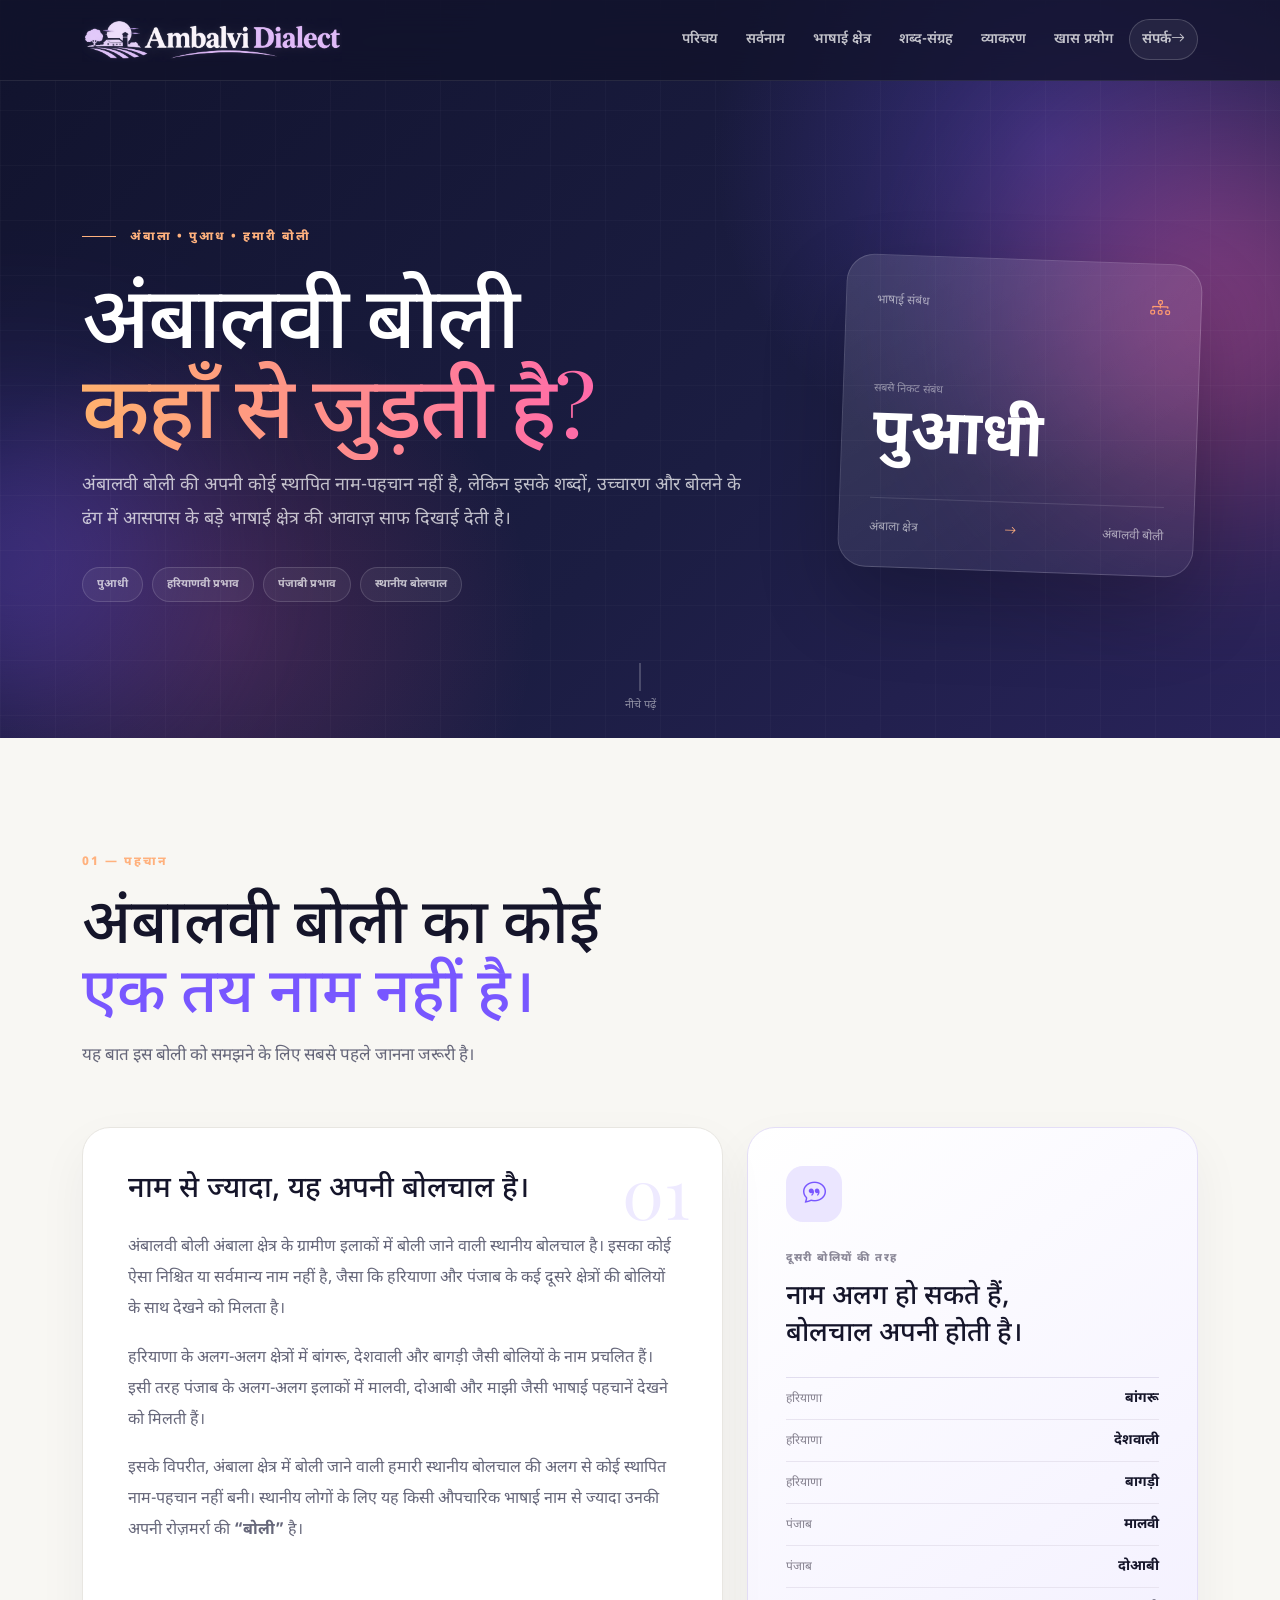
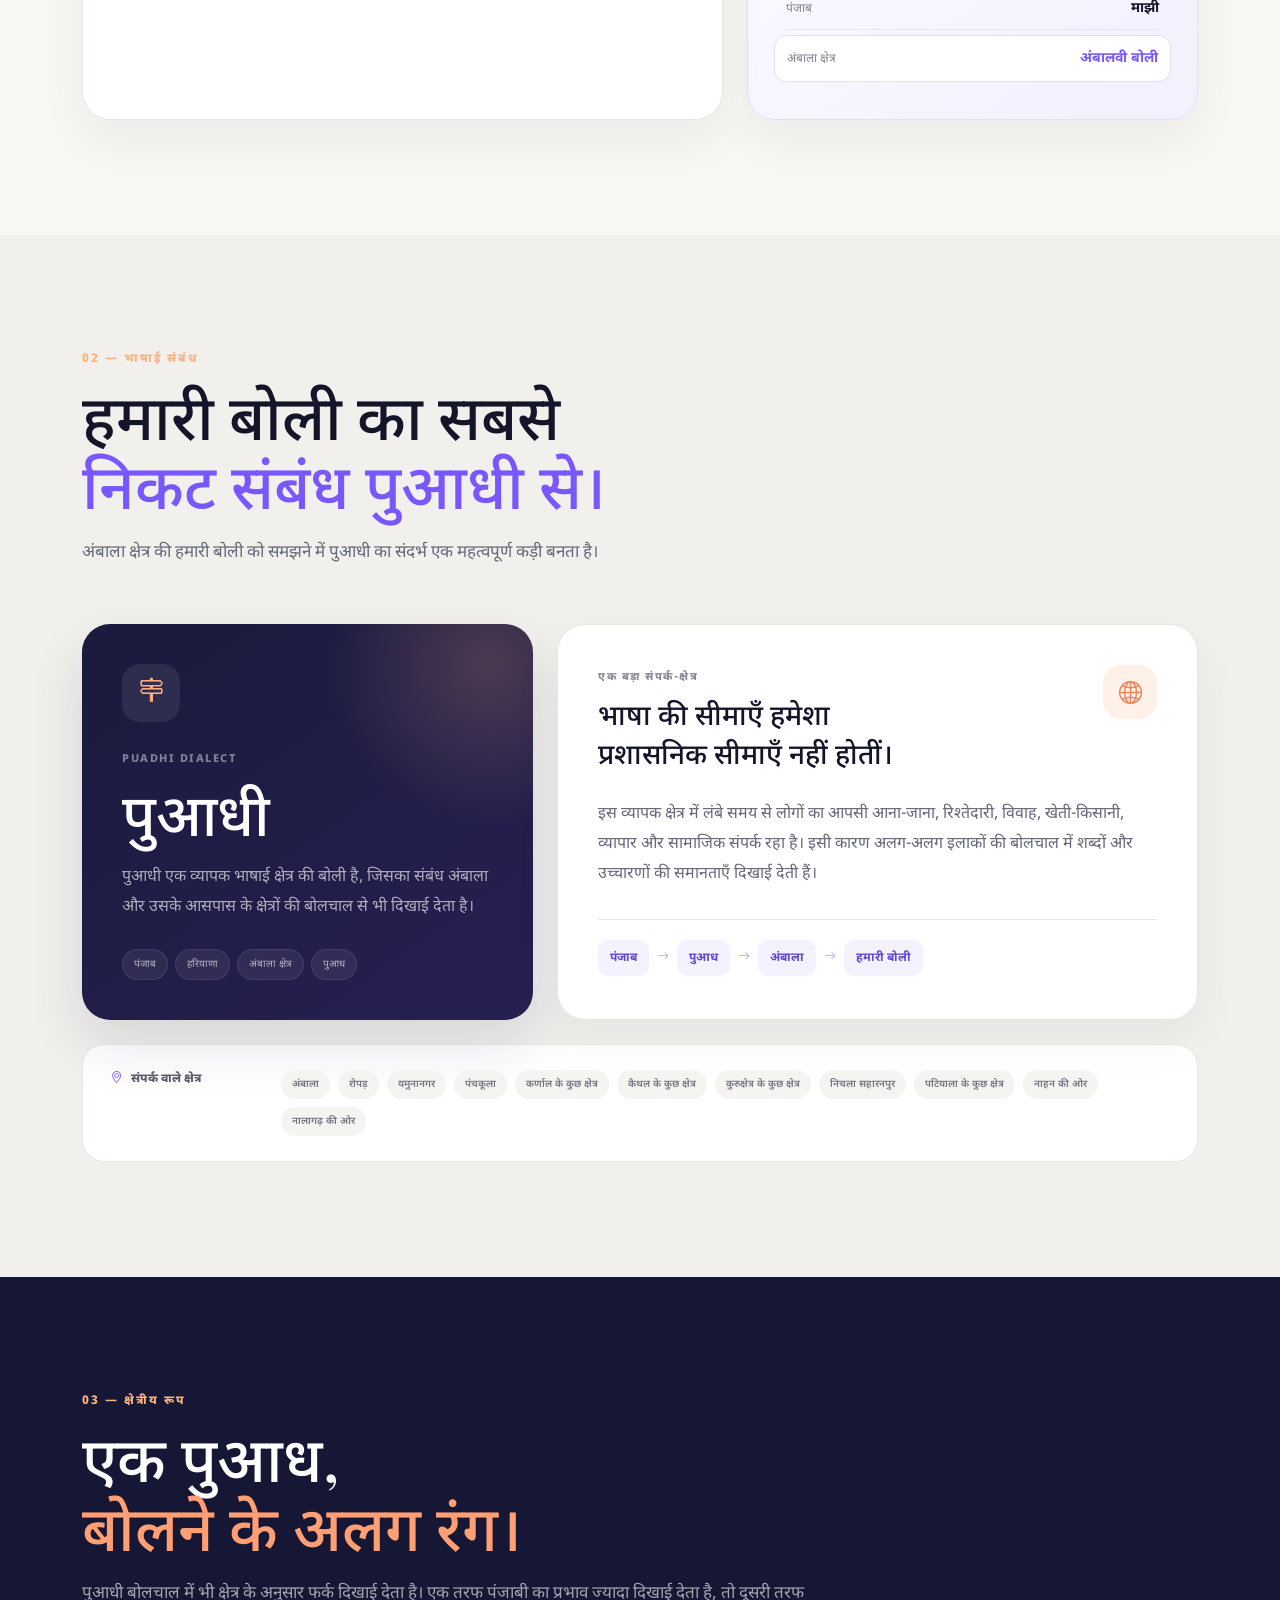
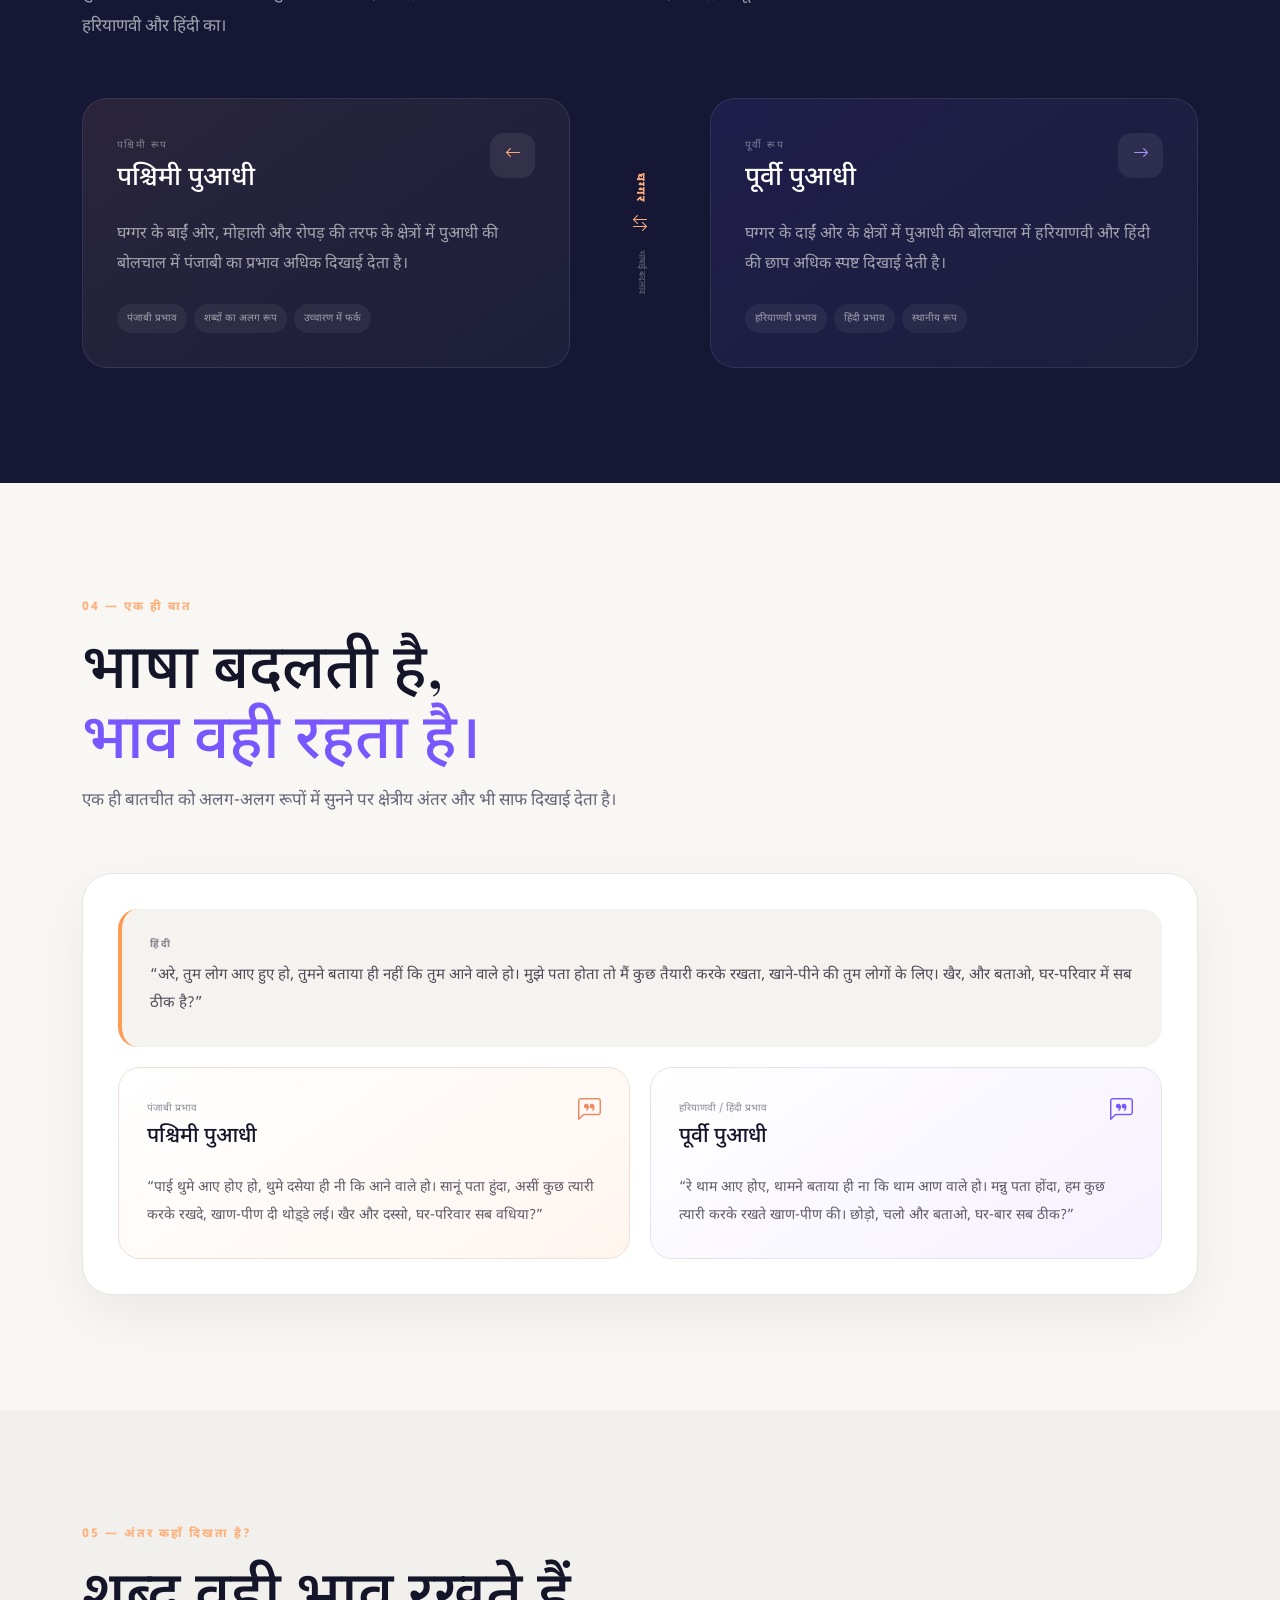
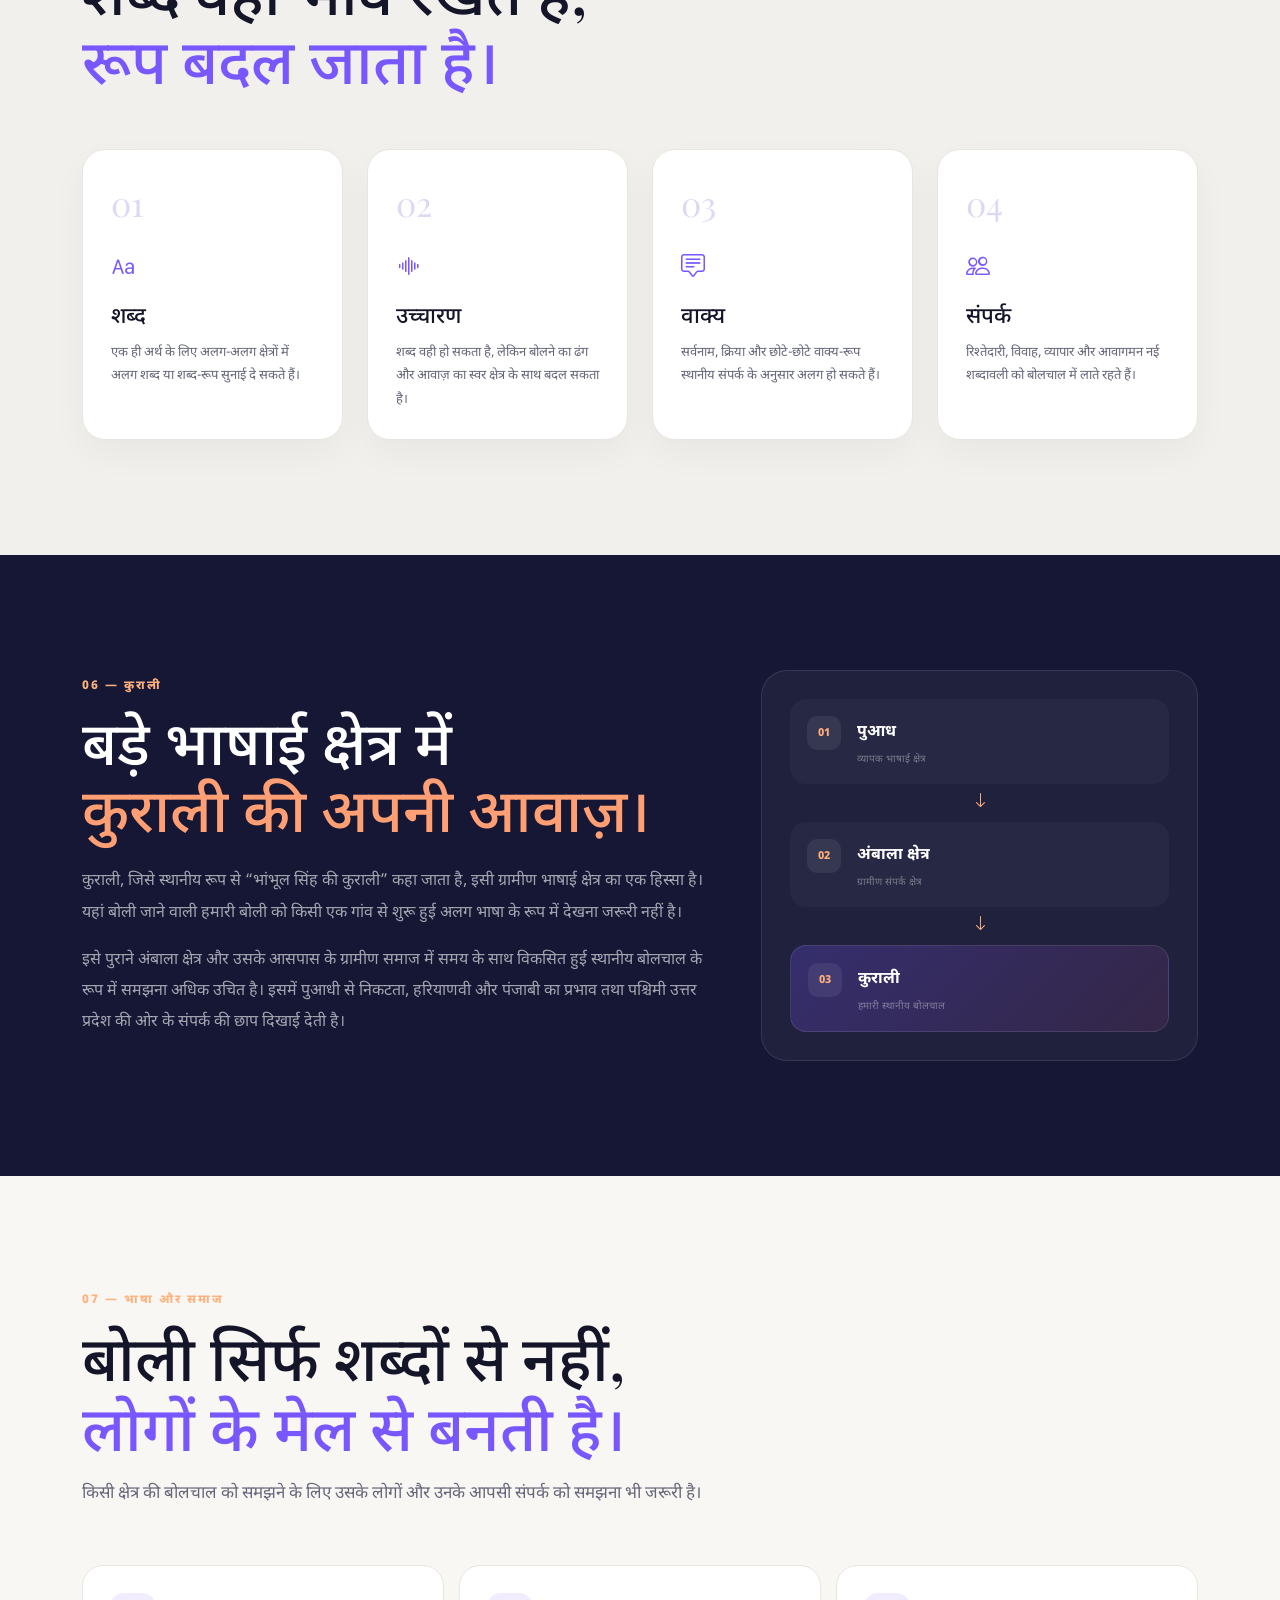
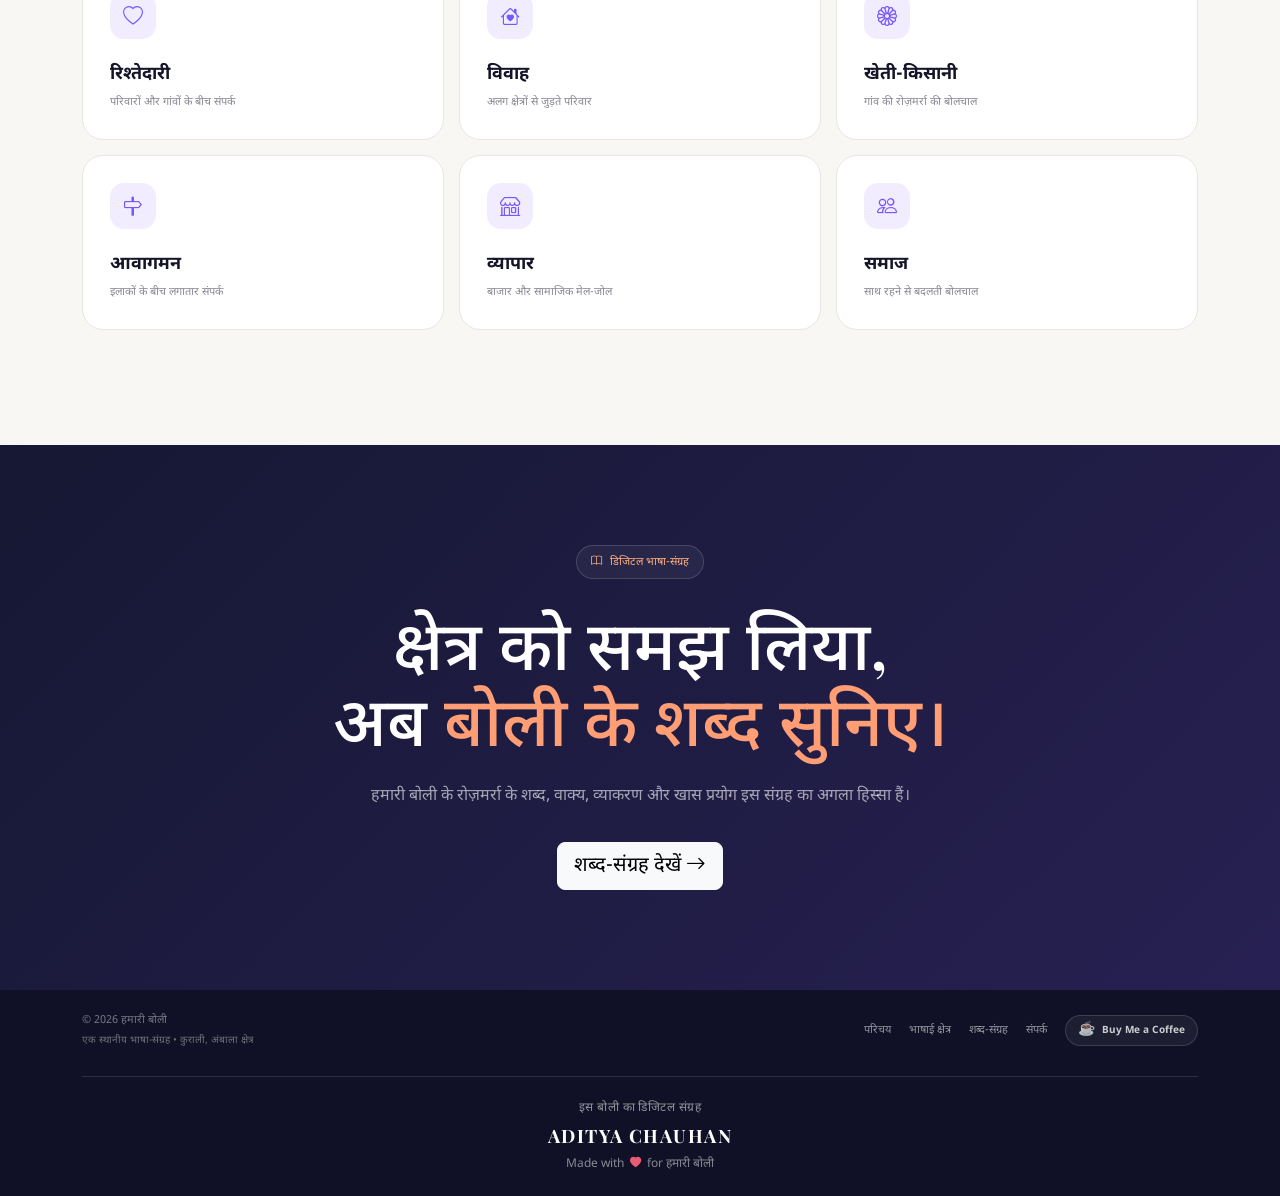
==== commit 57a74152: "Add files via upload" ====
--- a/bhashai-kshetra.html
+++ b/bhashai-kshetra.html
@@ -103,7 +103,7 @@
 
     <link
       rel="canonical"
-      href="https://YOURDOMAIN.in/bhashai-kshetra.html"
+      href="https://chauhan07.github.io/ambalvi-dialect/bhashai-kshetra.html"
     >
 
 
@@ -126,7 +126,7 @@
 
     <meta
       property="og:url"
-      content="https://YOURDOMAIN.in/bhashai-kshetra.html"
+      content="https://chauhan07.github.io/ambalvi-dialect/bhashai-kshetra.html"
     >
 
     <meta
@@ -141,7 +141,7 @@
 
     <meta
       property="og:image"
-      content="https://YOURDOMAIN.in/images/og-bhashai-kshetra.jpg"
+      content="https://chauhan07.github.io/ambalvi-dialect/images/og-image.webp"
     >
 
     <meta
@@ -169,7 +169,7 @@
 
     <meta
       name="twitter:image"
-      content="https://YOURDOMAIN.in/images/og-bhashai-kshetra.jpg"
+      content="https://chauhan07.github.io/ambalvi-dialect/images/og-bhashai-kshetra.jpg"
     >
 
 
@@ -255,12 +255,12 @@
             </div>
 
             <h1>
-              हमारी बोली<br>
+              अंबालवी बोली<br>
               <em>कहाँ से जुड़ती है?</em>
             </h1>
 
             <p class="hero-lead">
-              हमारी बोली की अपनी कोई स्थापित नाम-पहचान नहीं है,
+              अंबालवी बोली की अपनी कोई स्थापित नाम-पहचान नहीं है,
               लेकिन इसके शब्दों, उच्चारण और बोलने के ढंग में
               आसपास के बड़े भाषाई क्षेत्र की आवाज़ साफ दिखाई देती है।
             </p>
@@ -293,7 +293,7 @@
               <div class="language-card-bottom">
                 <span>अंबाला क्षेत्र</span>
                 <i class="bi bi-arrow-right"></i>
-                <span>हमारी बोली</span>
+                <span>अंबालवी बोली</span>
               </div>
 
             </div>
@@ -330,7 +330,7 @@
             </div>
 
             <h2>
-              हमारी बोली का कोई<br>
+              अंबालवी बोली का कोई<br>
               <span>एक तय नाम नहीं है।</span>
             </h2>
 
@@ -356,7 +356,7 @@
                 </h3>
 
                 <p>
-                  हमारी बोली अंबाला क्षेत्र के ग्रामीण इलाकों में
+                  अंबालवी बोली अंबाला क्षेत्र के ग्रामीण इलाकों में
                   बोली जाने वाली स्थानीय बोलचाल है। इसका कोई ऐसा
                   निश्चित या सर्वमान्य नाम नहीं है, जैसा कि हरियाणा
                   और पंजाब के कई दूसरे क्षेत्रों की बोलियों के साथ
@@ -434,7 +434,7 @@
 
                   <div class="highlight">
                     <span>अंबाला क्षेत्र</span>
-                    <b>हमारी बोली</b>
+                    <b>अंबालवी बोली</b>
                   </div>
 
                 </div>
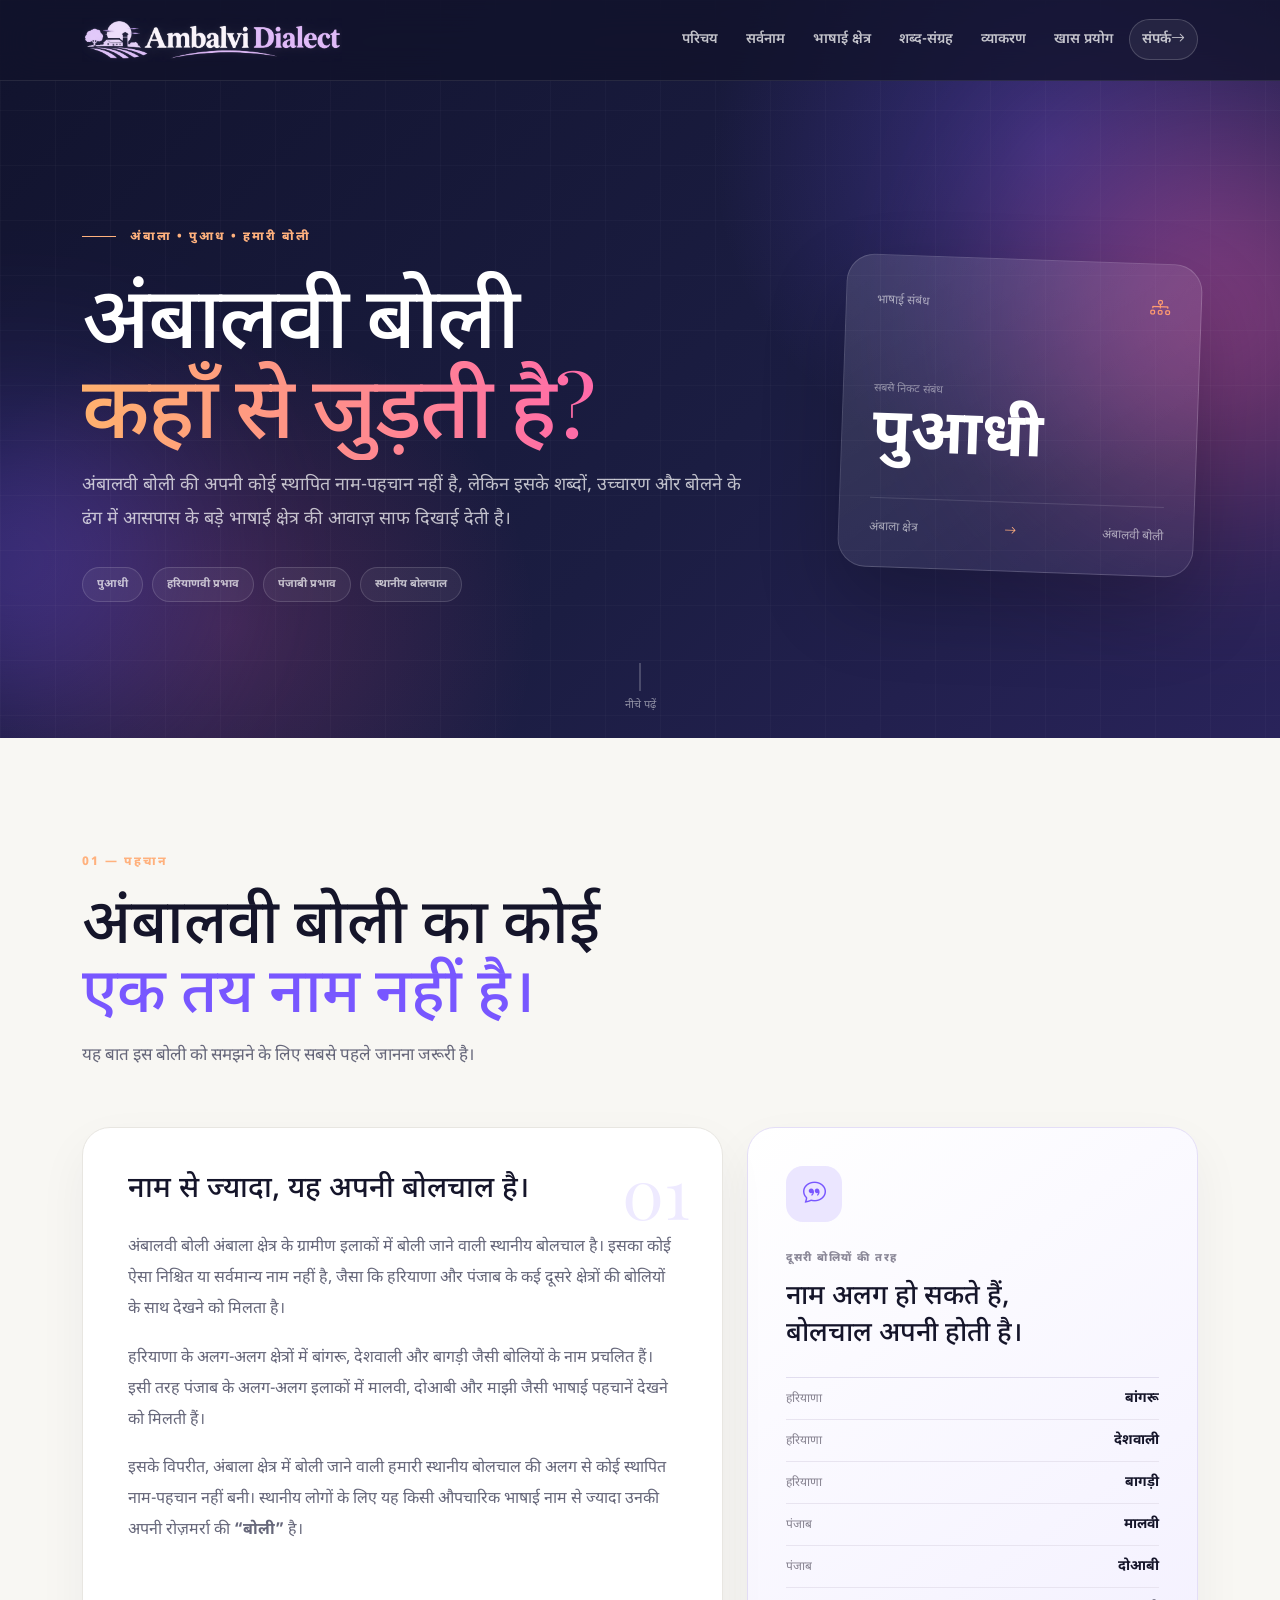
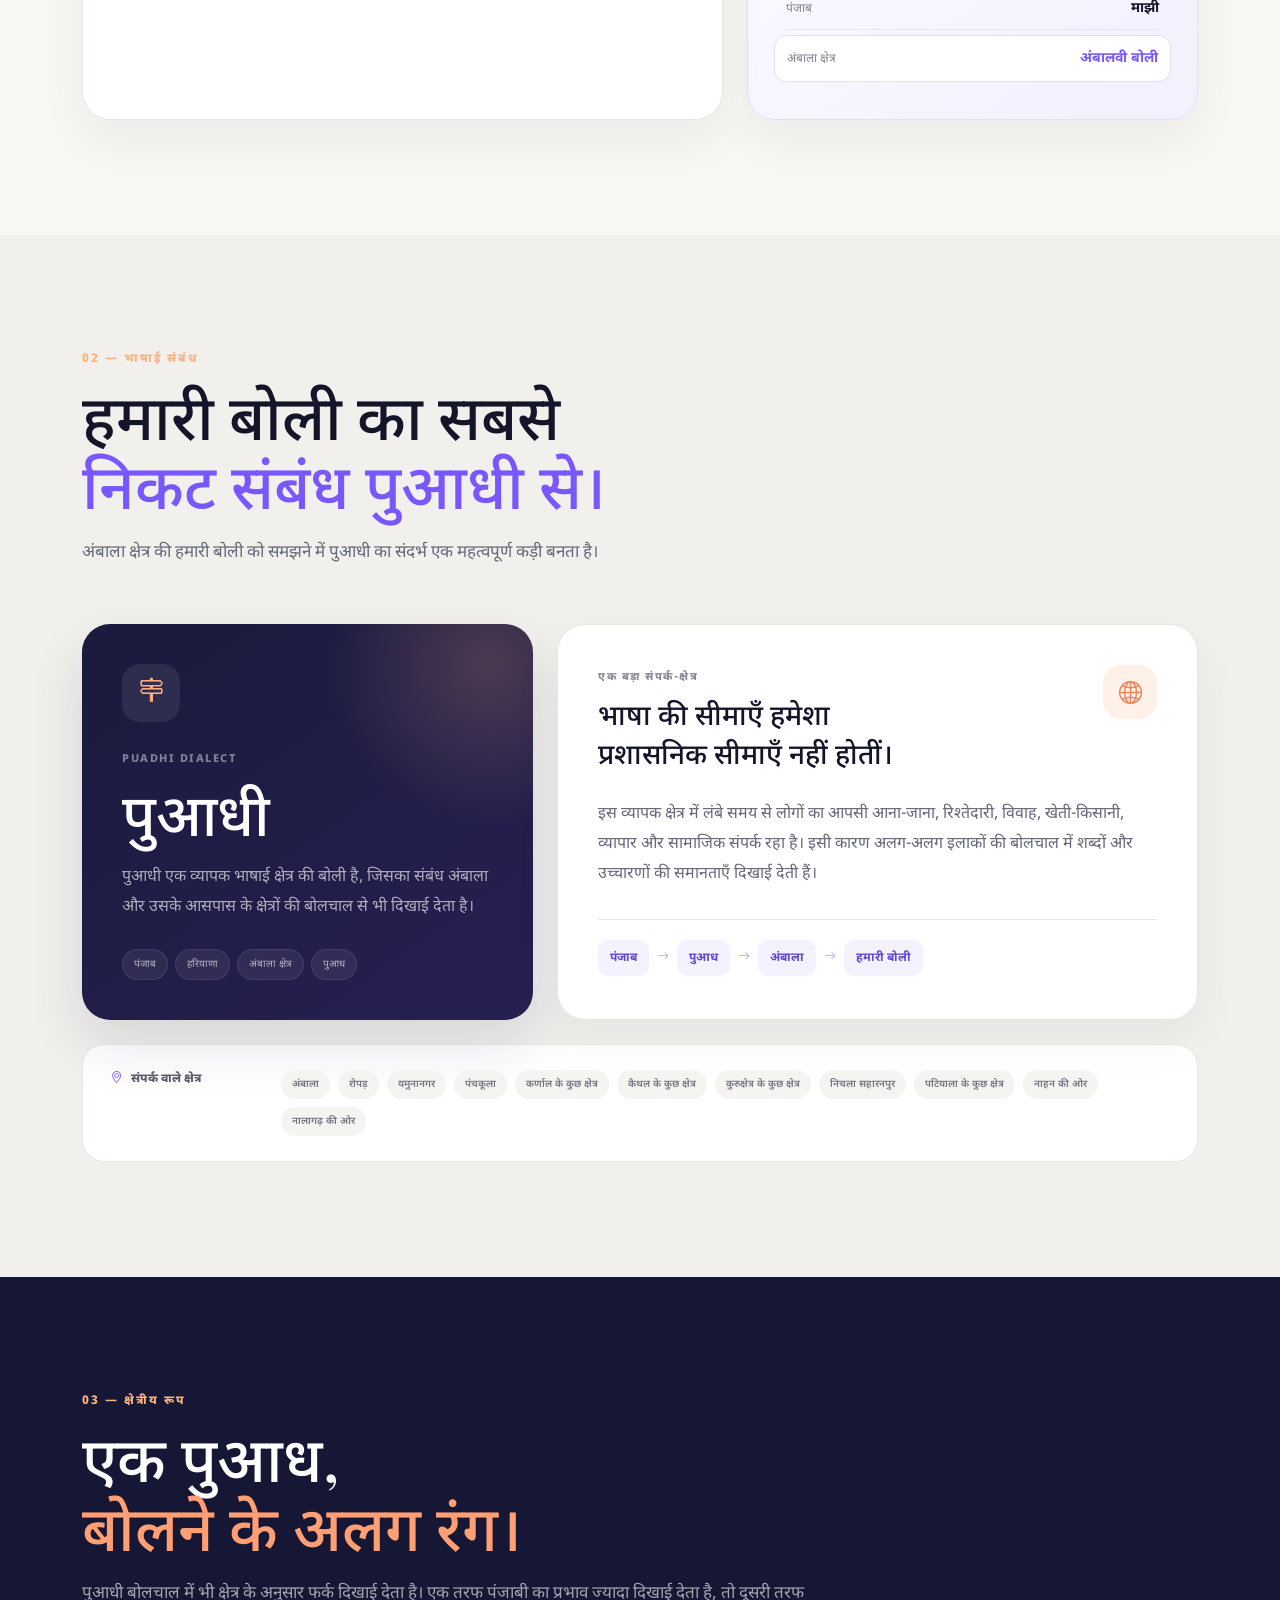
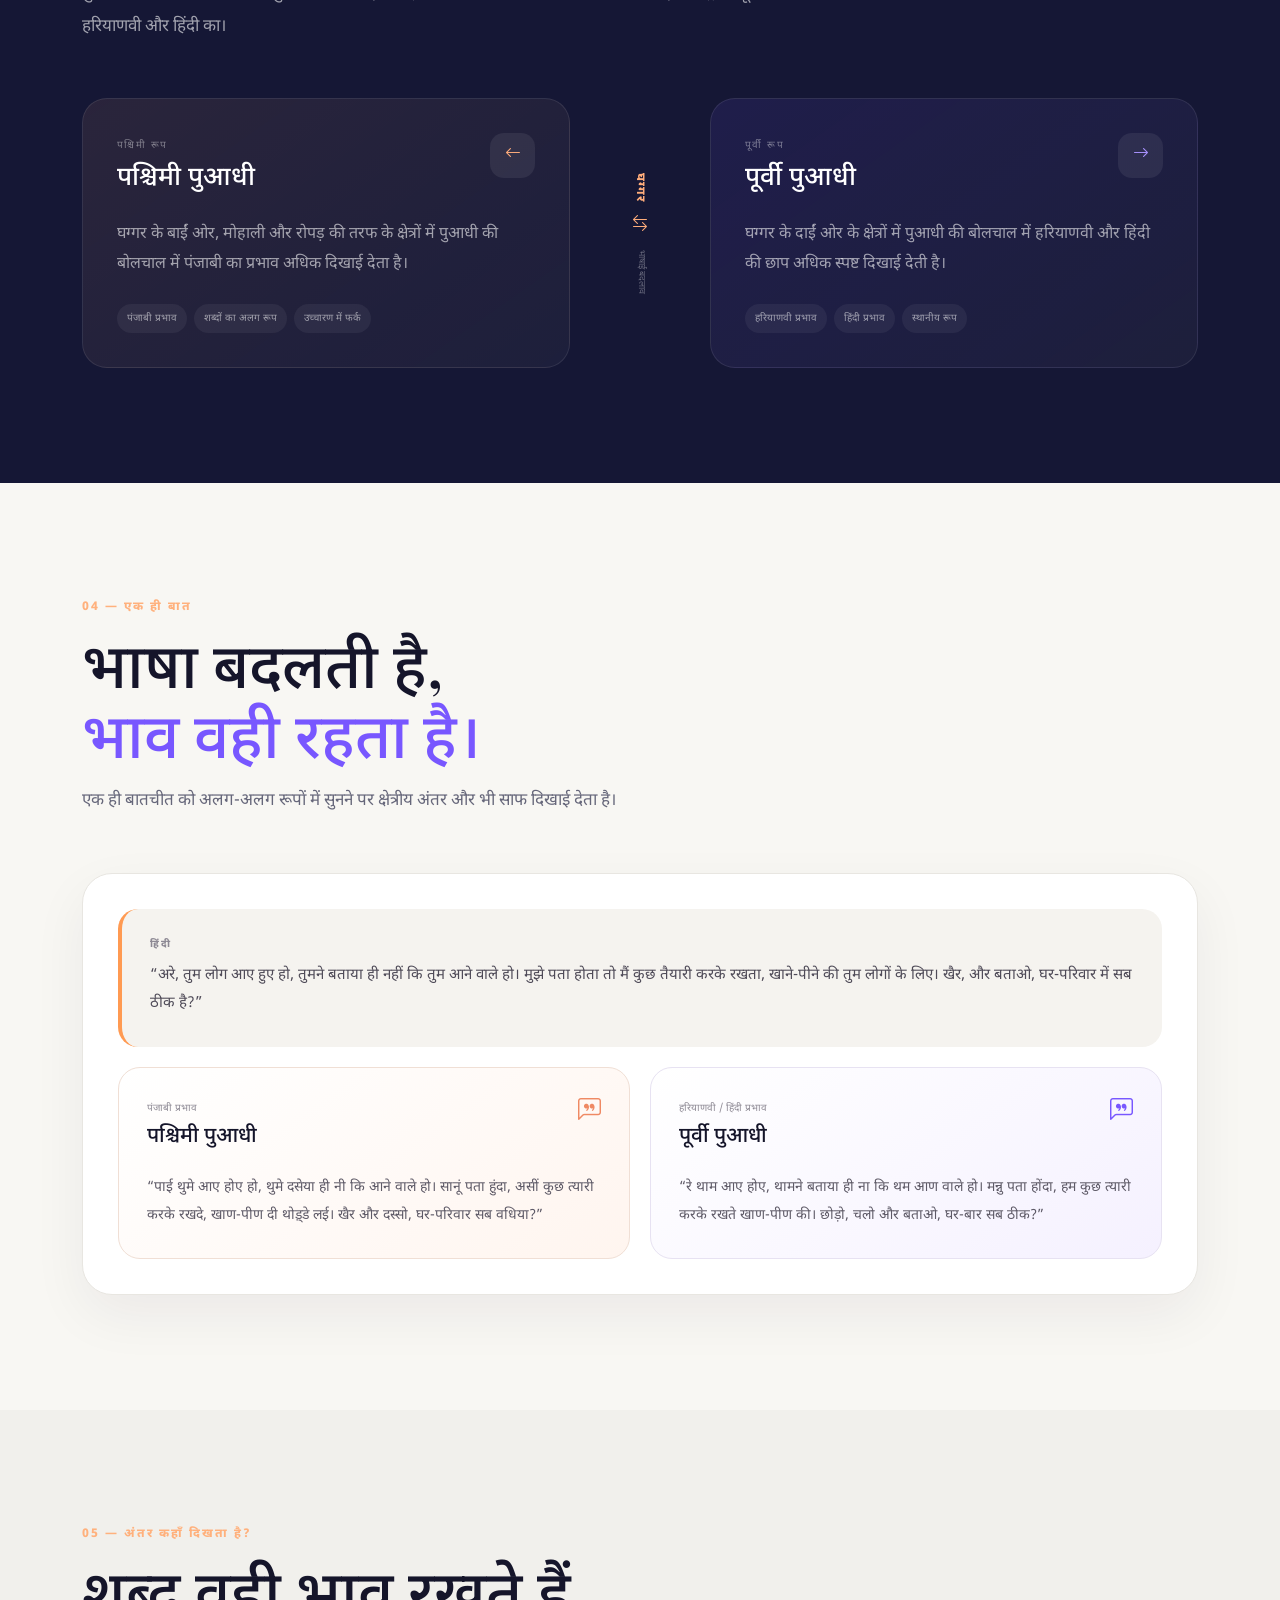
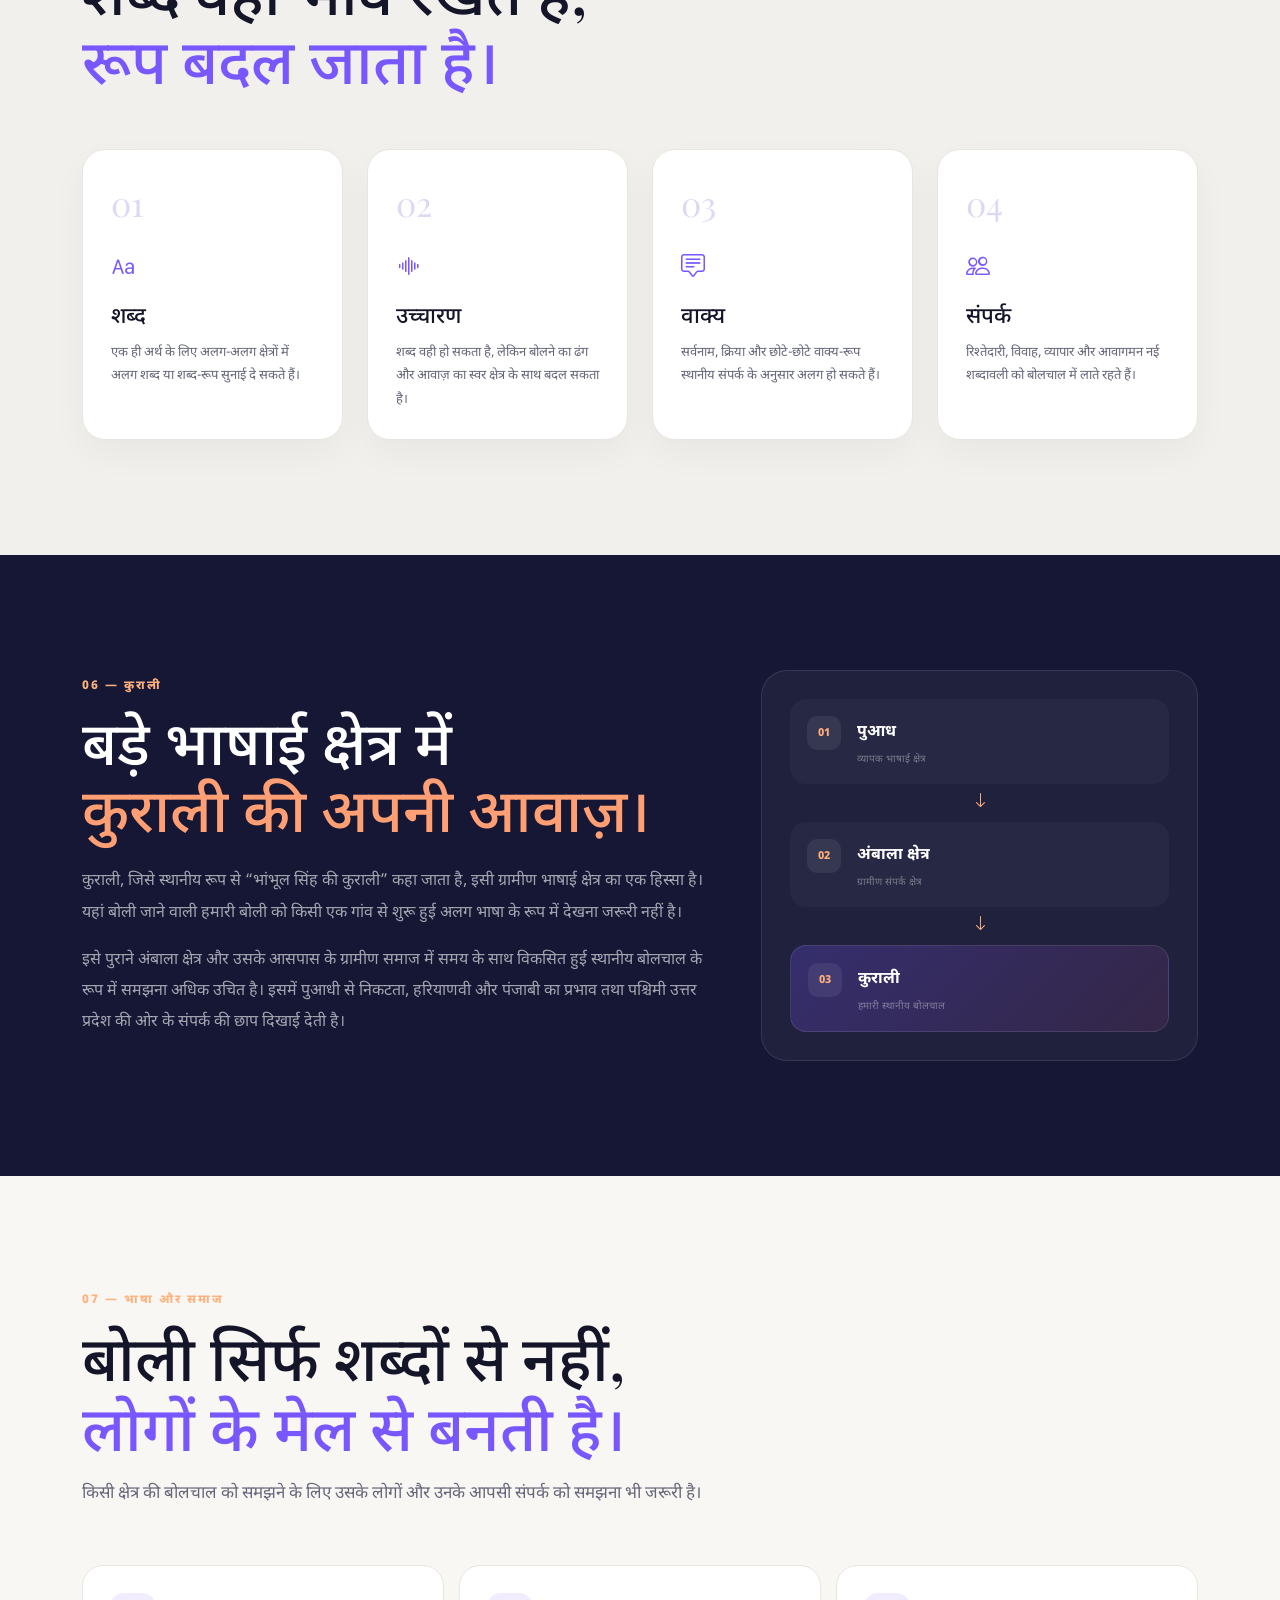
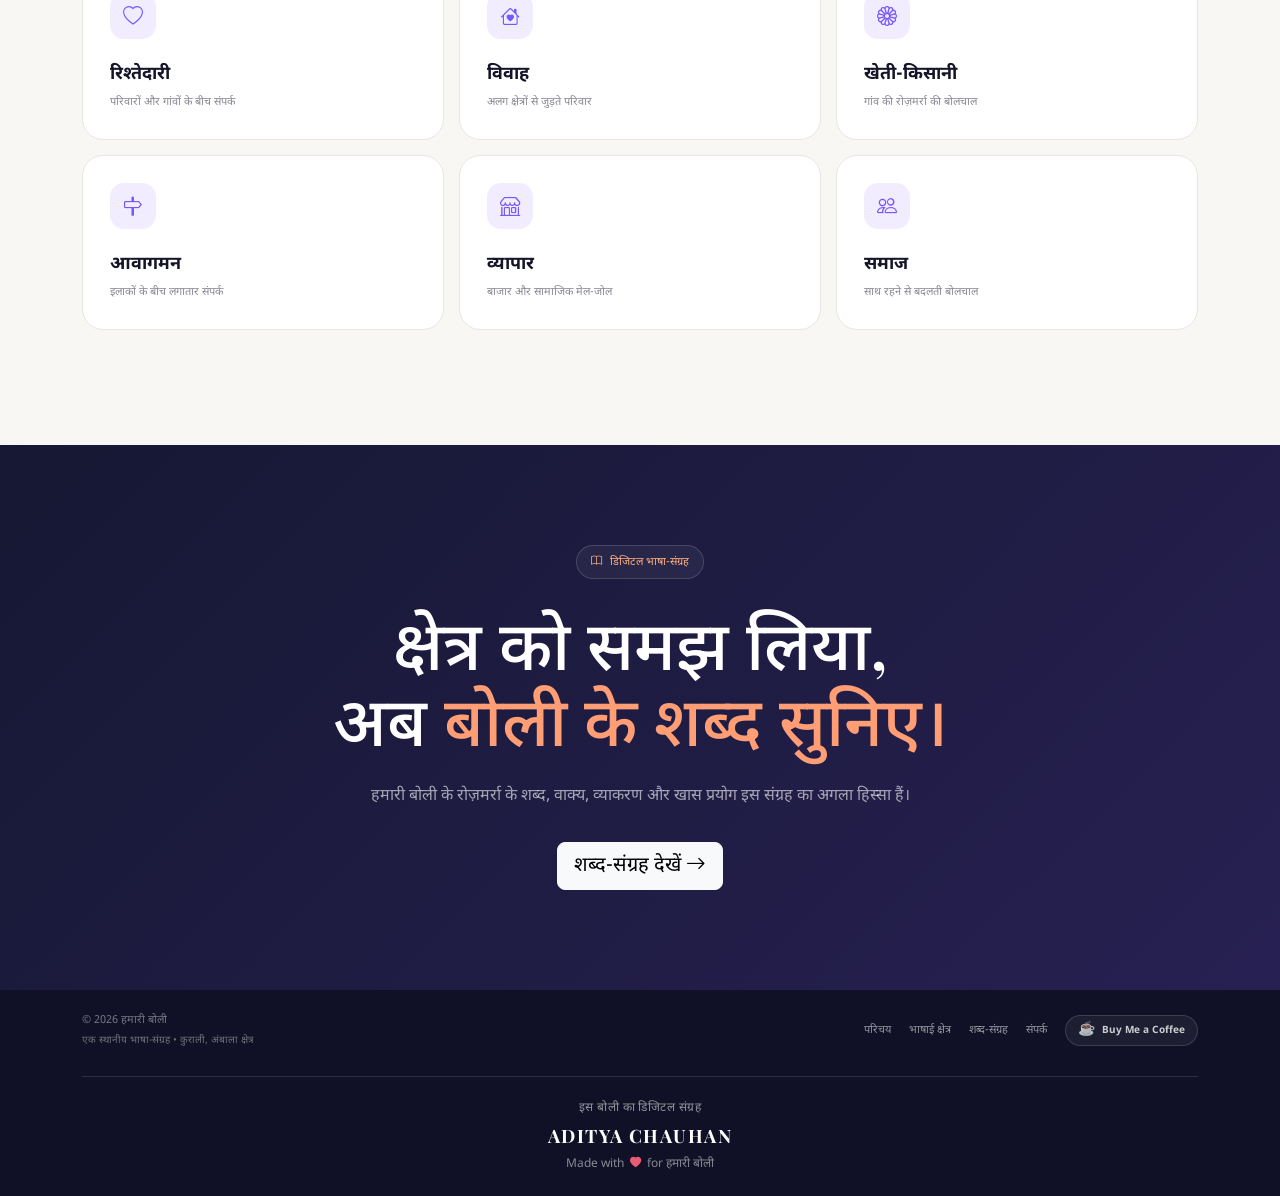
==== commit e59ee34a: "Add files via upload" ====
--- a/bhashai-kshetra.html
+++ b/bhashai-kshetra.html
@@ -781,7 +781,7 @@
                 </div>
 
                 <p>
-                  “रे थाम आए होए, थामने बताया ही ना कि थाम आण वाले
+                  “रे थाम आए होए, थामने बताया ही ना कि थम आण वाले
                   हो। मन्नु पता होंदा, हम कुछ त्यारी करके रखते
                   खाण-पीण की। छोड़ो, चलो और बताओ, घर-बार सब ठीक?”
                 </p>
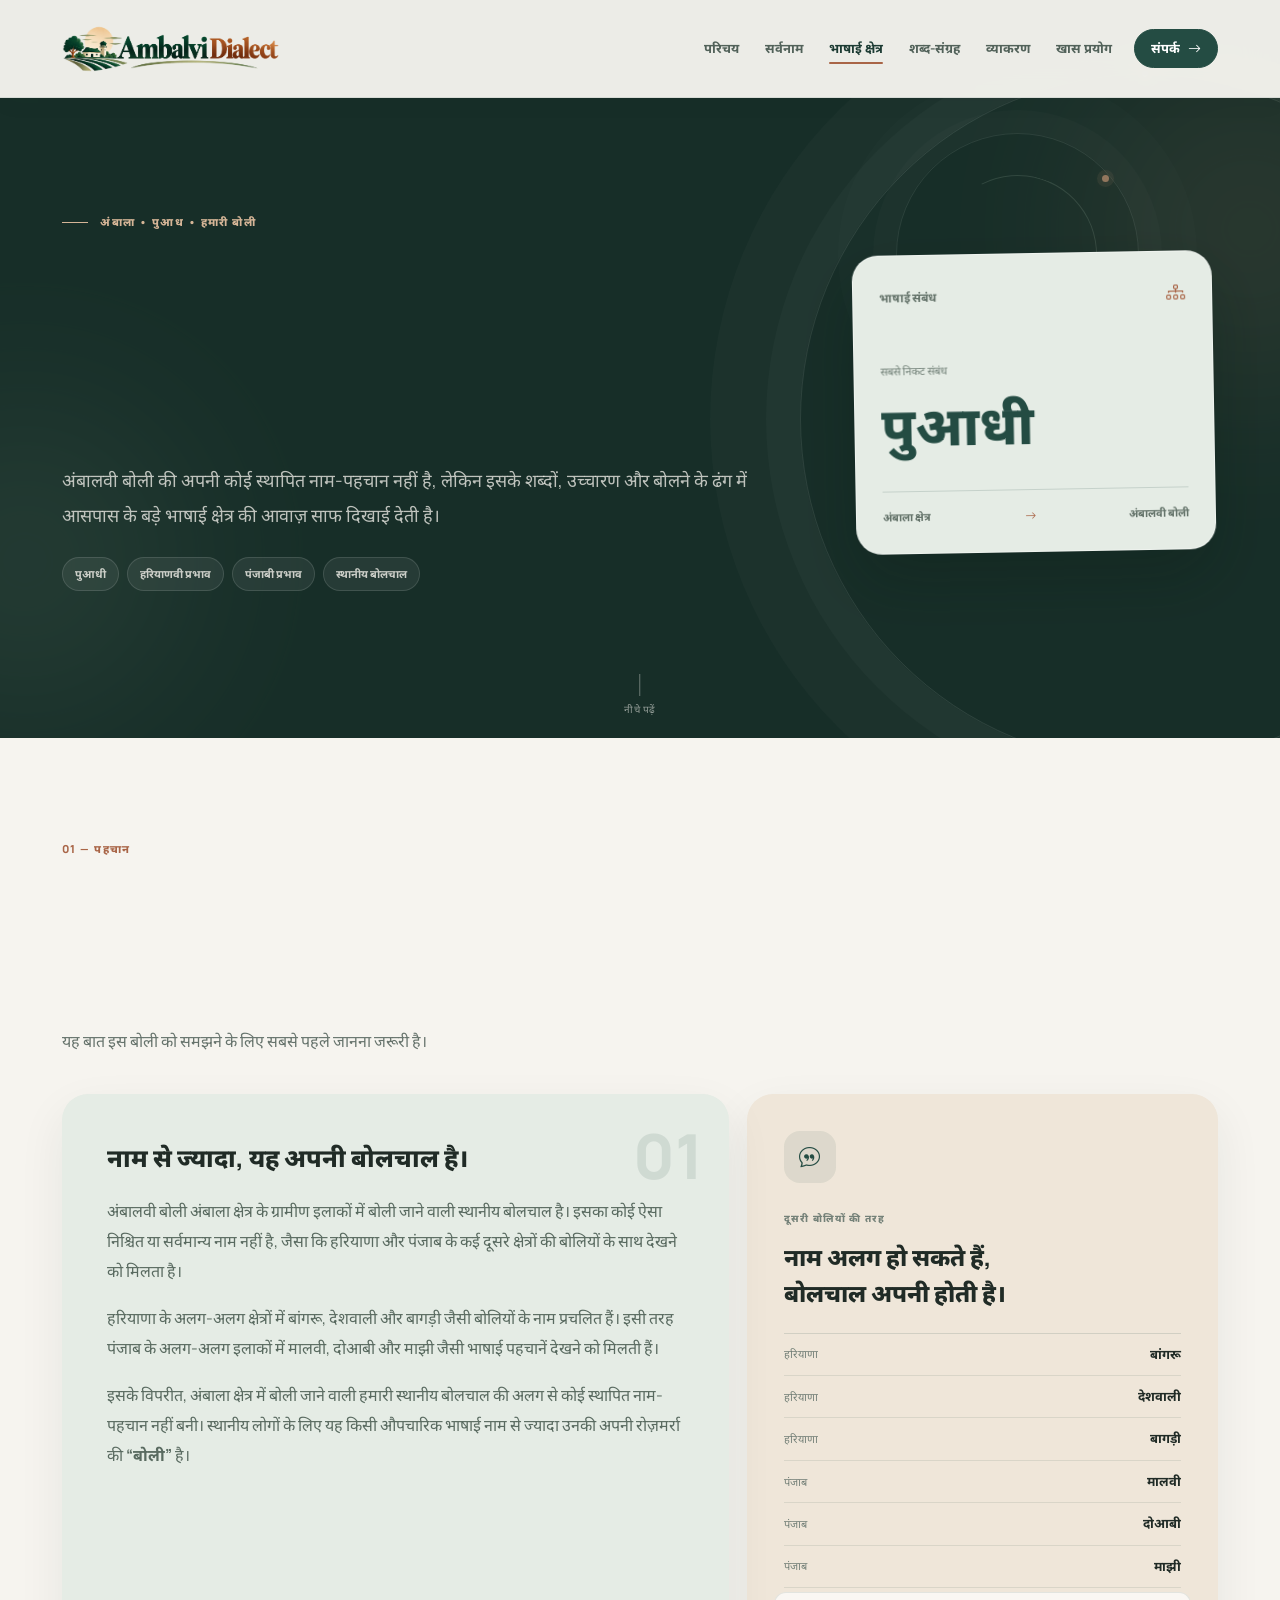
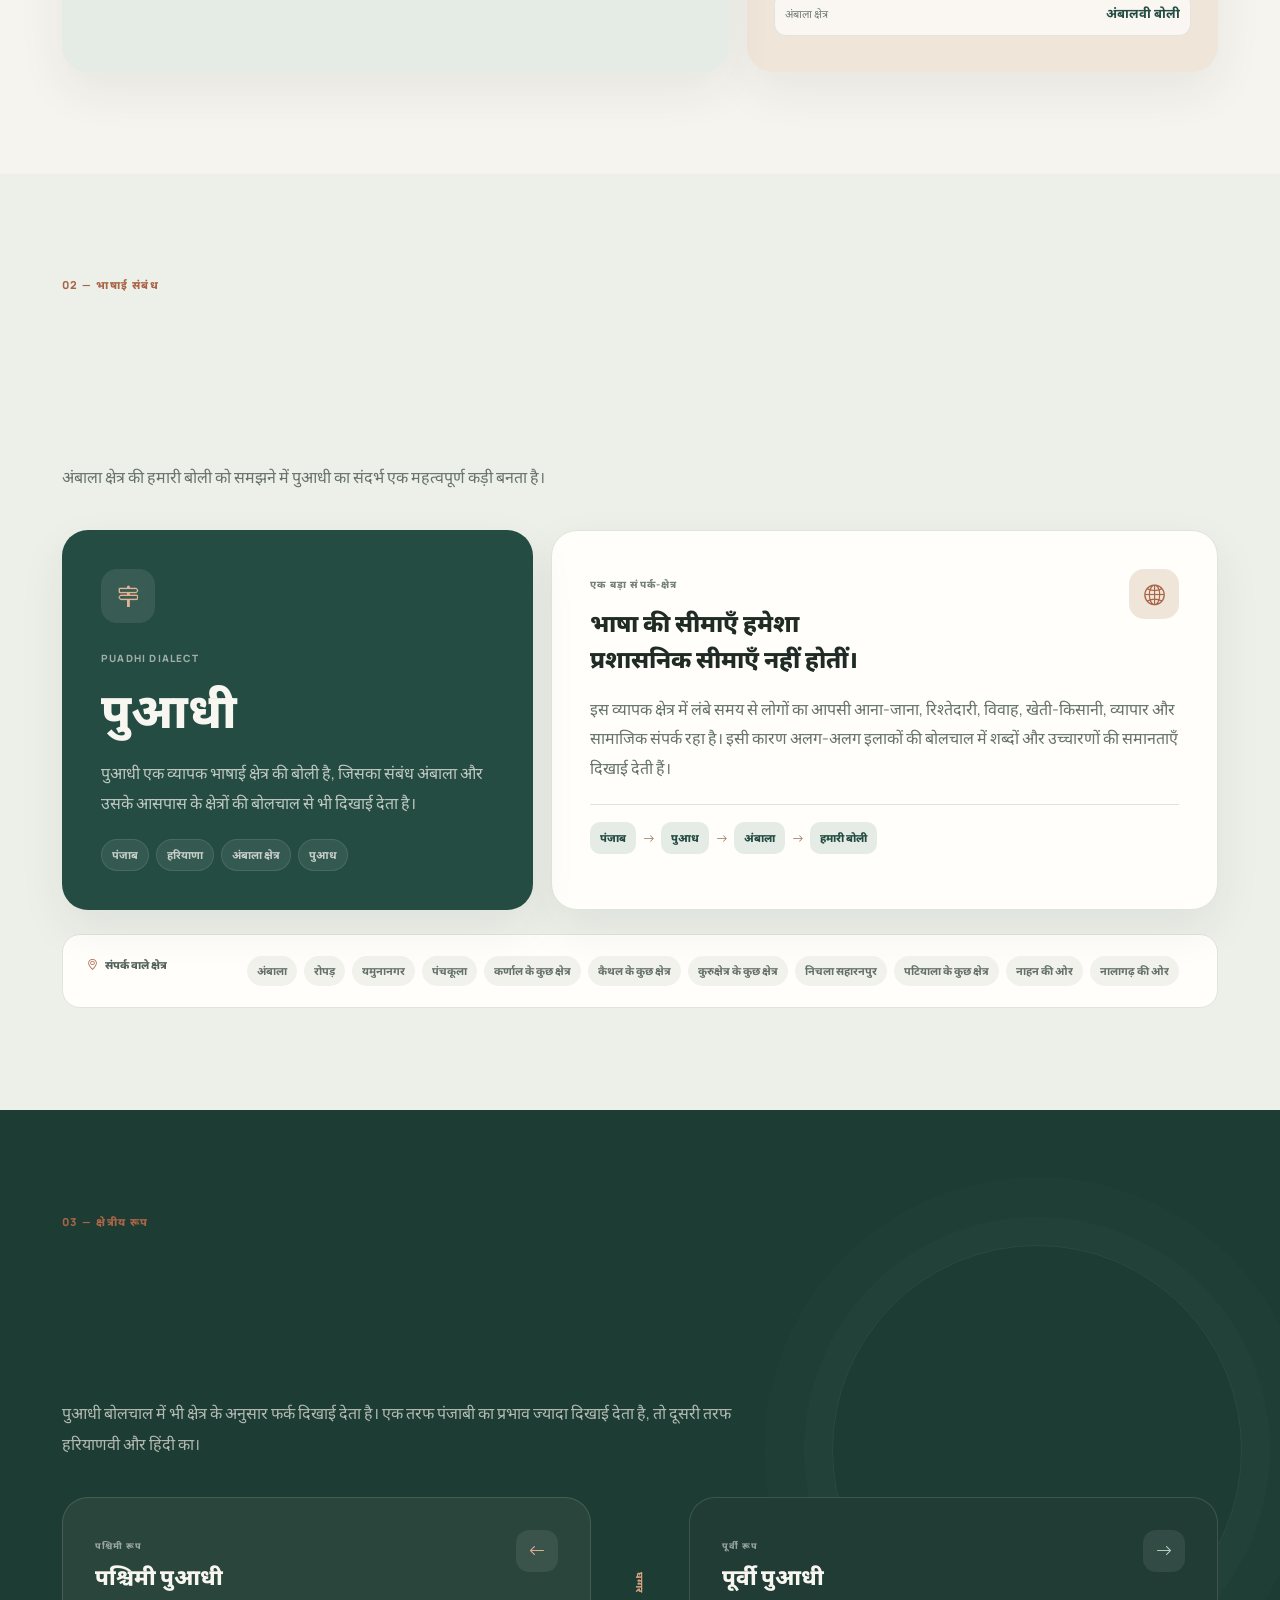
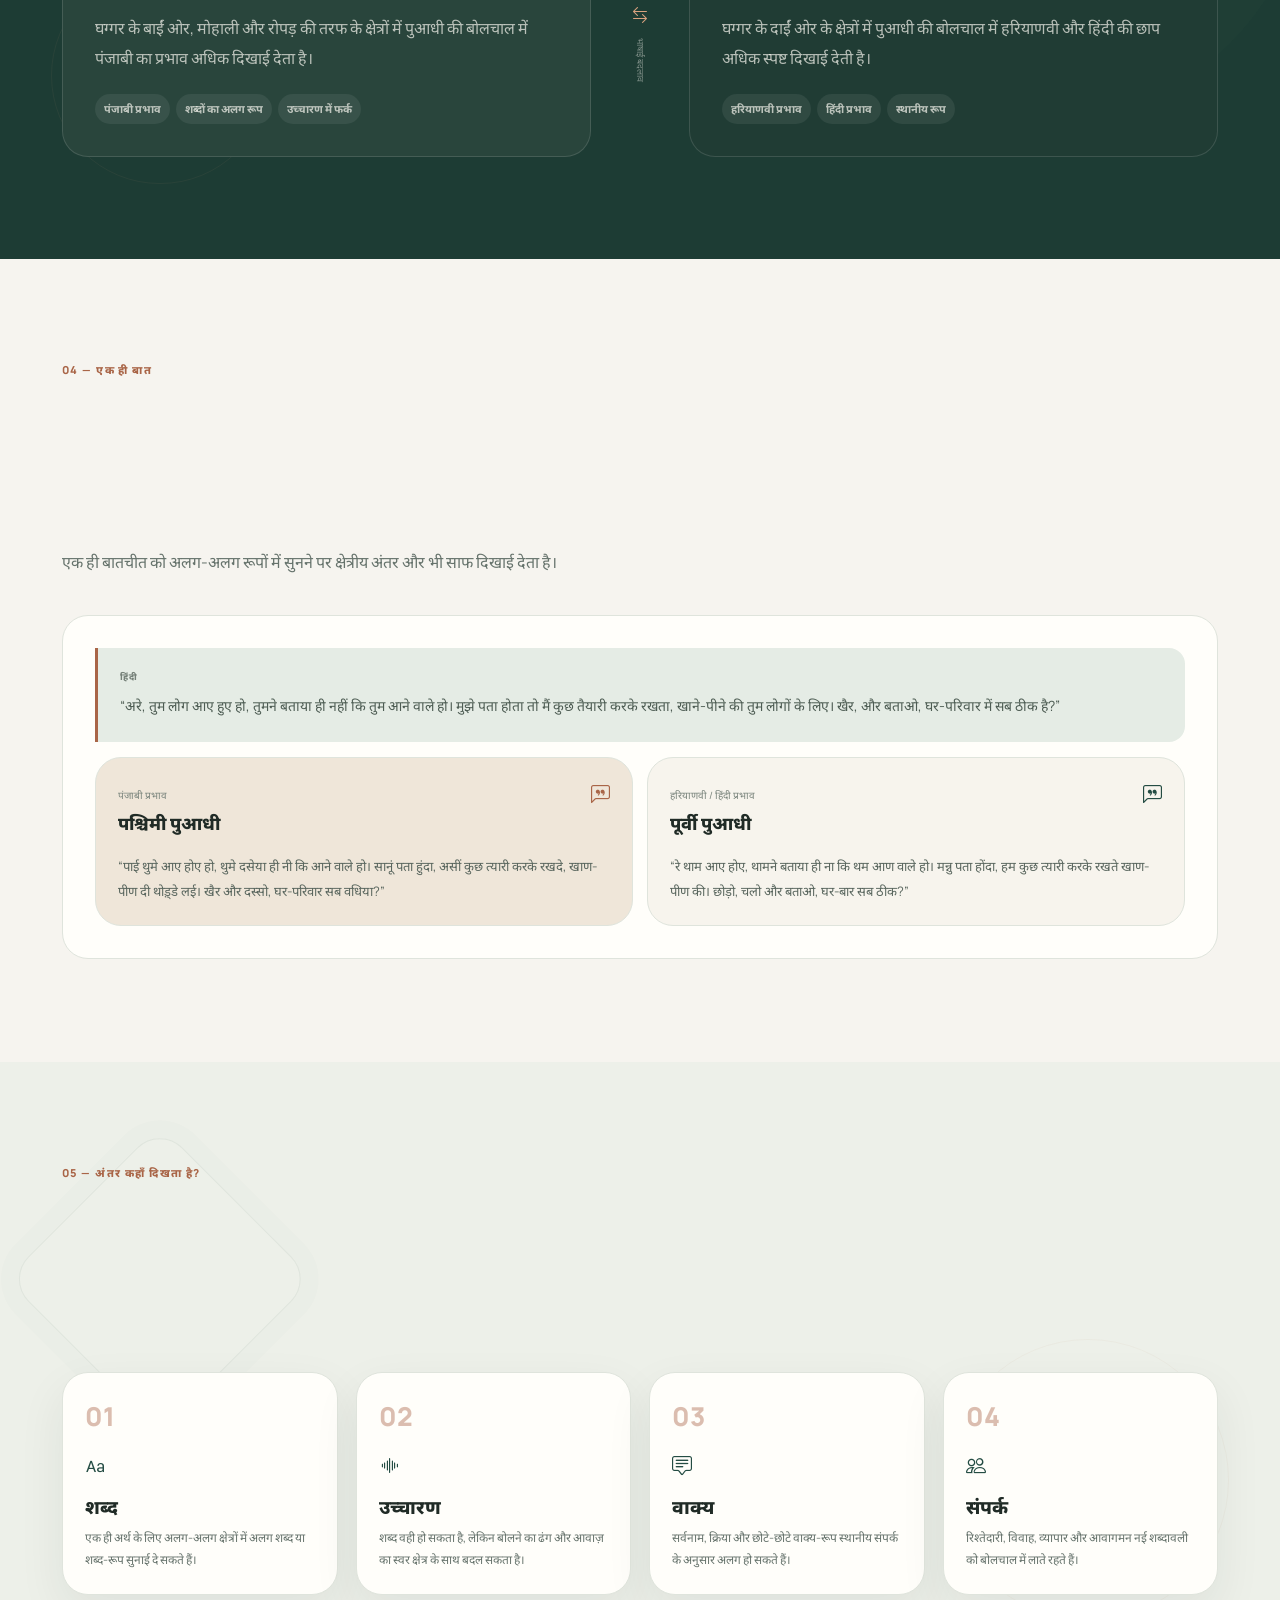
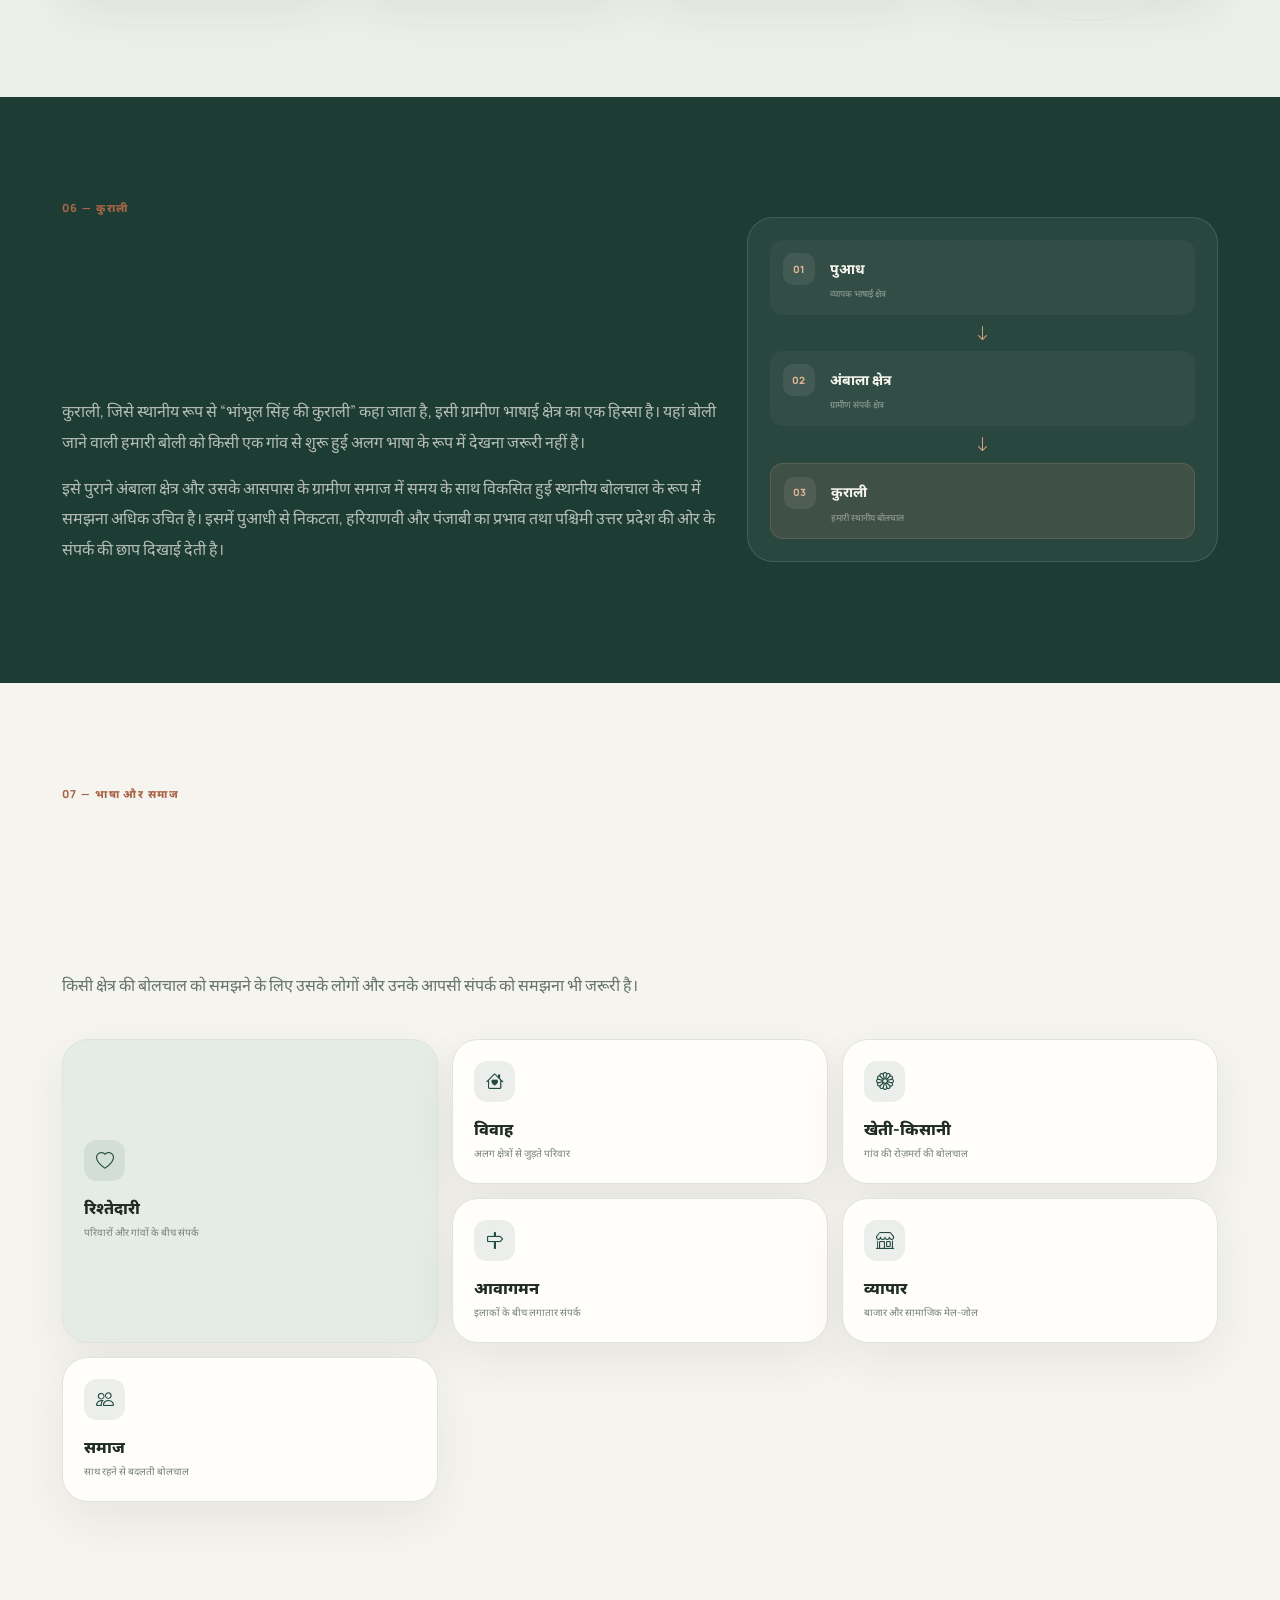
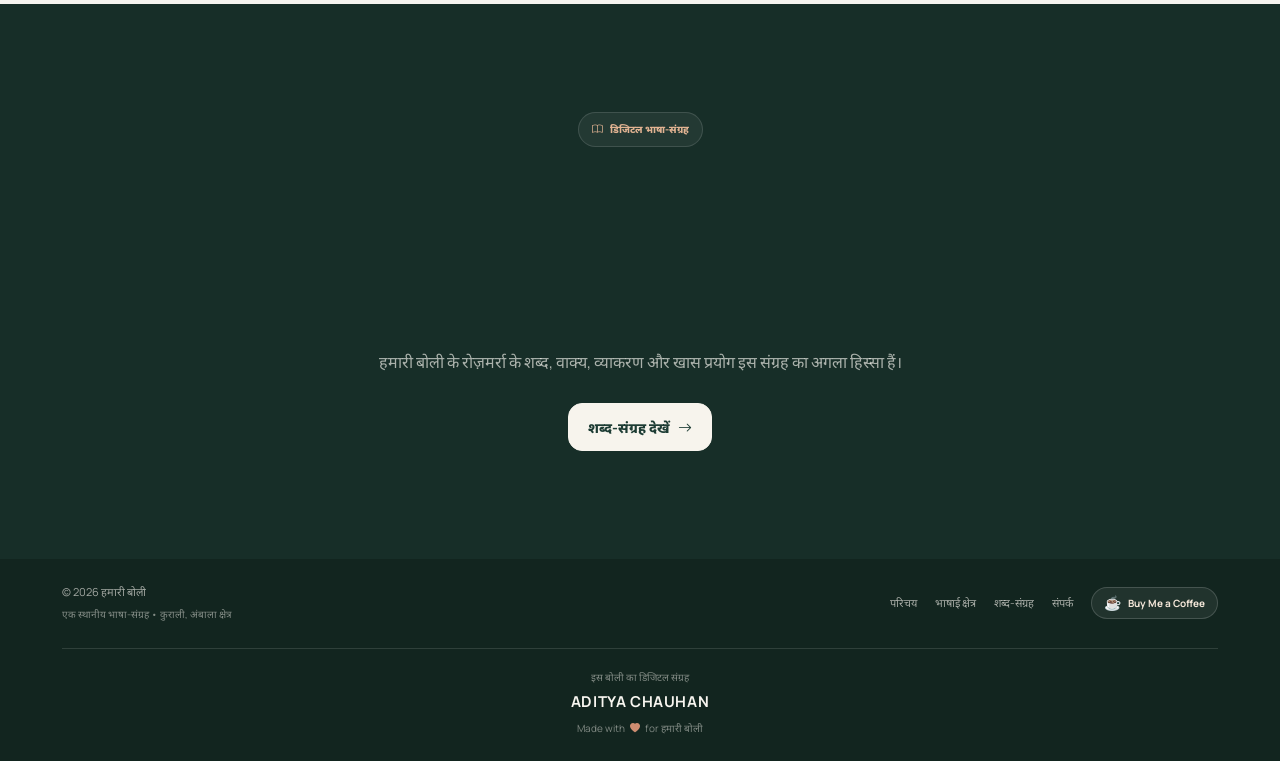
==== commit 8031e084: "Add files via upload" ====
--- a/bhashai-kshetra.html
+++ b/bhashai-kshetra.html
@@ -141,7 +141,7 @@
 
     <meta
       property="og:image"
-      content="https://chauhan07.github.io/ambalvi-dialect/images/og-image.webp"
+      content="https://chauhan07.github.io/ambalvi-dialect/images/og-image.png"
     >
 
     <meta
@@ -169,7 +169,7 @@
 
     <meta
       name="twitter:image"
-      content="https://chauhan07.github.io/ambalvi-dialect/images/og-bhashai-kshetra.jpg"
+      content="https://chauhan07.github.io/ambalvi-dialect/images/og-image.png"
     >
 
 
@@ -178,7 +178,7 @@
     <link rel="preconnect" href="https://fonts.gstatic.com" crossorigin>
 
     <link
-      href="https://fonts.googleapis.com/css2?family=Noto+Sans+Devanagari:wght@400;500;600;700;800&family=Playfair+Display:wght@600;700;800&display=swap"
+      href="https://fonts.googleapis.com/css2?family=Manrope:wght@400;500;600;700;800&family=Noto+Sans+Devanagari:wght@400;500;600;700;800&display=swap"
       rel="stylesheet"
     >
 
@@ -201,13 +201,13 @@
          NAVBAR
     ========================== -->
 
-    <nav class="navbar navbar-expand-lg navbar-dark fixed-top site-nav">
+    <nav aria-label="मुख्य नेविगेशन" class="navbar navbar-expand-lg navbar-dark fixed-top site-nav">
       <div class="container">
-        <a class="navbar-brand" href="#home">
-            <img src="./images/Ambalvi-Dialect-Rural-Emblem-Logo.webp" alt="">
+        <a class="navbar-brand" href="#home" aria-label="Ambalvi Dialect">
+            <img src="./images/logo-ambalvi-dialect.png" alt="">
         </a>
         
-        <button class="navbar-toggler border-0 shadow-none" type="button" data-bs-toggle="collapse" data-bs-target="#mainNav"><span class="navbar-toggler-icon"></span>
+        <button class="navbar-toggler border-0 shadow-none" type="button" data-bs-toggle="collapse" data-bs-target="#mainNav" aria-controls="mainNav" aria-expanded="false" aria-label="मुख्य मेनू"><span class="navbar-toggler-icon"></span>
         </button>
         <div class="collapse navbar-collapse" id="mainNav">
 
--- a/style.css
+++ b/style.css
@@ -1,2203 +1,852 @@
-:root {
-  --ink: #15152a;
-  --muted: #66677a;
-  --cream: #f8f7f3;
-  --white: #fff;
-  --navy: #151735;
-  --purple: #7857ff;
-  --pink: #f05aa5;
-  --orange: #ff9a52;
-  --line: #e8e6e1;
-}
-* {
-  box-sizing: border-box;
-}
-html {
-  scroll-behavior: smooth;
-}
-body {
-  margin: 0;
-  font-family: "Noto Sans Devanagari", sans-serif;
-  color: var(--ink);
-  background: var(--cream);
-  overflow-x: hidden;
-}
-a {
-  text-decoration: none;
-}
-a.navbar-brand img {
-    width: 260px;
-}
-@media screen and (max-width: 575px){
-  a.navbar-brand img {
-    width: 160px;
-  }
-}
-.site-nav {
-  background: rgba(17, 18, 43, 0.78);
-  backdrop-filter: blur(18px);
-  border-bottom: 1px solid rgba(255, 255, 255, 0.09);
-  padding: 13px 0;
-  transition: 0.3s;
-}
-.site-nav.scrolled {
-  background: rgba(14, 15, 35, 0.96);
-  box-shadow: 0 10px 30px rgba(0, 0, 0, 0.14);
-}
-.navbar-brand {
-  display: flex;
-  align-items: center;
-  gap: 10px;
-  color: #fff;
-  font-size: 20px;
-}
-.brand-mark {
-  display: grid;
-  place-items: center;
-  width: 38px;
-  height: 38px;
-  border-radius: 12px;
-  background: linear-gradient(135deg, var(--orange), var(--pink));
-  font-weight: 800;
-}
-.nav-link {
-  color: rgba(255, 255, 255, 0.75) !important;
-  font-size: 14px;
-  font-weight: 600;
-  padding: 9px 12px !important;
-}
-.nav-link:hover,
-.nav-link.active {
-  color: #fff !important;
-}
-.nav-cta {
-  border: 1px solid rgba(255, 255, 255, 0.18);
-  border-radius: 50px;
-  background: rgba(255, 255, 255, 0.06);
-}
-.hero {
-  position: relative;
-  min-height: 100vh;
-  color: #fff;
-  background: radial-gradient(
-      circle at 80% 20%,
-      rgba(120, 87, 255, 0.28),
-      transparent 28%
-    ),
-    radial-gradient(
-      circle at 20% 85%,
-      rgba(240, 90, 165, 0.16),
-      transparent 25%
-    ),
-    linear-gradient(135deg, #11132d, #1b1d42 58%, #29235a);
-  overflow: hidden;
-}
-.hero:after {
-  content: "";
-  position: absolute;
-  inset: 0;
-  background-image: linear-gradient(
-      rgba(255, 255, 255, 0.025) 1px,
-      transparent 1px
-    ),
-    linear-gradient(90deg, rgba(255, 255, 255, 0.025) 1px, transparent 1px);
-  background-size: 55px 55px;
-  pointer-events: none;
-}
-.hero-glow {
-  position: absolute;
-  border-radius: 50%;
-}
-.glow-one {
-  width: 360px;
-  height: 360px;
-  background: var(--pink);
-  right: -120px;
-  top: 18%;
-  filter: blur(100px);
-  opacity: 0.45;
-}
-.glow-two {
-  width: 280px;
-  height: 280px;
-  background: var(--purple);
-  left: -120px;
-  bottom: 5%;
-  filter: blur(100px);
-  opacity: 0.45;
-}
-.eyebrow,
-.section-kicker {
-  font-size: 12px;
-  letter-spacing: 2px;
-  text-transform: uppercase;
-  font-weight: 800;
-  color: #ffb17d;
-}
-.eyebrow span {
-  display: inline-block;
-  width: 34px;
-  height: 1px;
-  background: #ffb17d;
-  vertical-align: middle;
-  margin-right: 9px;
-}
-.hero h1 {
-  font-family: "Playfair Display", "Noto Sans Devanagari", serif;
-  font-size: clamp(54px, 7vw, 94px);
-  line-height: 1.03;
-  margin: 22px 0;
-  letter-spacing: -2px;
-}
-.hero h1 em {
-  font-style: normal;
-  background: linear-gradient(90deg, #ffb16e, #ff6aa9);
-  -webkit-background-clip: text;
-  color: transparent;
-}
-.hero-lead {
-  max-width: 670px;
-  font-size: 18px;
-  line-height: 1.9;
-  color: rgba(255, 255, 255, 0.72);
-}
-.btn-primary {
-  border: 0;
-  background: linear-gradient(100deg, var(--purple), #9b62ff);
-  box-shadow: 0 12px 30px rgba(120, 87, 255, 0.3);
-}
-.btn-outline-light {
-  border-color: rgba(255, 255, 255, 0.25);
-}
-.hero-stats {
-  max-width: 560px;
-}
-.stat {
-  border-left: 1px solid rgba(255, 255, 255, 0.18);
-  padding-left: 18px;
-}
-.stat strong {
-  display: block;
-  font-size: 25px;
-}
-.stat span {
-  font-size: 12px;
-  color: rgba(255, 255, 255, 0.55);
-}
-.hero-card {
-  background: linear-gradient(
-    145deg,
-    rgba(255, 255, 255, 0.12),
-    rgba(255, 255, 255, 0.045)
-  );
-  border: 1px solid rgba(255, 255, 255, 0.16);
-  border-radius: 28px;
-  padding: 28px;
-  box-shadow: 0 35px 80px rgba(0, 0, 0, 0.22);
-  transform: rotate(2deg);
-}
-.hero-card-top {
-  display: flex;
-  justify-content: space-between;
-  color: rgba(255, 255, 255, 0.6);
-}
-.hero-card-top i {
-  color: #ff9b70;
-}
-.dialect-word {
-  font-size: 72px;
-  font-weight: 800;
-  margin-top: 55px;
-}
-.hero-card p {
-  color: #ffad7d;
-  margin: 0;
-}
-.mini-line {
-  height: 1px;
-  background: rgba(255, 255, 255, 0.14);
-  margin: 30px 0 18px;
-}
-.hero-card small {
-  display: block;
-  color: rgba(255, 255, 255, 0.45);
-  margin-top: 8px;
-}
-.scroll-hint {
-  position: absolute;
-  bottom: 25px;
-  left: 50%;
-  transform: translateX(-50%);
-  color: rgba(255, 255, 255, 0.5);
-  font-size: 11px;
-}
-.scroll-hint span {
-  display: block;
-  width: 1px;
-  height: 28px;
-  background: rgba(255, 255, 255, 0.4);
-  margin: 0 auto 6px;
-}
-.section {
-  padding: 115px 0;
-}
-.section-light {
-  background: var(--cream);
-}
-.section-soft {
-  background: #f1f0ec;
-}
-.section-dark {
-  background: var(--navy);
-  color: #fff;
-}
-.section-heading {
-  max-width: 760px;
-  margin-bottom: 55px;
-}
-.section-heading h2 {
-  font-family: "Playfair Display", "Noto Sans Devanagari", serif;
-  font-size: clamp(38px, 5vw, 62px);
-  line-height: 1.12;
-  margin: 12px 0 18px;
-}
-.section-heading h2 span {
-  color: var(--purple);
-}
-.section-heading p {
-  font-size: 17px;
-  color: var(--muted);
-  line-height: 1.9;
-  margin: 0;
-}
-.section-heading.light p {
-  color: rgba(255, 255, 255, 0.6);
-}
-.section-heading.light h2 span {
-  color: #ff9f73;
-}
-.story-card,
-.region-card,
-.vocab-panel,
-.explain-card {
-  height: 100%;
-  border: 1px solid #e8e6e1;
-  border-radius: 28px;
-  background: #fff;
-  box-shadow: 0 20px 50px rgba(29, 25, 55, 0.05);
-}
-.story-card {
-  padding: 45px;
-  position: relative;
-  overflow: hidden;
-}
-.quote-mark {
-  font-family: Georgia;
-  font-size: 100px;
-  line-height: 0.6;
-  color: #dcd3ff;
-  position: absolute;
-  right: 35px;
-  top: 35px;
-}
-.story-card h3 {
-  font-size: 28px;
-  margin: 0 0 20px;
-}
-.story-card p {
-  color: var(--muted);
-  line-height: 1.9;
-}
-.origin-tags {
-  display: flex;
-  flex-wrap: wrap;
-  gap: 8px;
-  margin-top: 28px;
-}
-.origin-tags span {
-  background: #f4f1ff;
-  color: #5c45c4;
-  border-radius: 50px;
-  padding: 7px 12px;
-  font-size: 11px;
-  font-weight: 700;
-}
-.region-card {
-  padding: 38px;
-  background: linear-gradient(145deg, #fff, #f3f0ff);
-}
-.region-icon,
-.explain-icon {
-  width: 54px;
-  height: 54px;
-  border-radius: 17px;
-  background: #ebe6ff;
-  color: var(--purple);
-  display: grid;
-  place-items: center;
-  font-size: 23px;
-  margin-bottom: 25px;
-}
-.small-label {
-  font-size: 11px;
-  text-transform: uppercase;
-  letter-spacing: 1.5px;
-  color: #8a8797;
-  font-weight: 800;
-}
-.region-card h3 {
-  font-size: 28px;
-  line-height: 1.35;
-  margin: 10px 0 14px;
-}
-.region-card p {
-  color: var(--muted);
-  line-height: 1.8;
-}
-.region-points {
-  border-top: 1px solid #e2deef;
-  margin-top: 22px;
-  padding-top: 18px;
-  color: #4c4a5a;
-  font-size: 13px;
-  line-height: 2;
-}
-.table-wrap {
-  background: rgba(255, 255, 255, 0.05);
-  border: 1px solid rgba(255, 255, 255, 0.1);
-  border-radius: 25px;
-  overflow: hidden;
-}
-.dialect-table {
-  color: #fff;
-  --bs-table-bg: transparent;
-  --bs-table-color: #fff;
-}
-.dialect-table th {
-  background: rgba(255, 255, 255, 0.08);
-  padding: 17px 25px;
-  color: #ffb28b;
-}
-.dialect-table td {
-  padding: 15px 25px;
-  border-color: rgba(255, 255, 255, 0.08);
-}
-.dialect-table b {
-  color: #ffae7e;
-  font-size: 17px;
-}
-.note-box {
-  display: flex;
-  gap: 14px;
-  background: rgba(255, 255, 255, 0.06);
-  border: 1px solid rgba(255, 255, 255, 0.09);
-  border-radius: 18px;
-  padding: 17px 20px;
-  color: rgba(255, 255, 255, 0.7);
-  font-size: 13px;
-  line-height: 1.8;
-}
-.note-box i {
-  color: #ffae7e;
-}
-.word-card {
-  height: 100%;
-  background: #fff;
-  border: 1px solid #e8e6e1;
-  border-radius: 20px;
-  padding: 22px;
-  transition: 0.25s;
-  box-shadow: 0 12px 30px rgba(30, 25, 55, 0.035);
-}
-.word-card:hover {
-  transform: translateY(-5px);
-  box-shadow: 0 20px 45px rgba(30, 25, 55, 0.09);
-}
-.word-card small {
-  display: block;
-  color: #888596;
-  font-size: 11px;
-}
-.word-card strong {
-  display: block;
-  font-size: 26px;
-  color: #6048cf;
-  margin: 5px 0;
-}
-.word-card span {
-  font-size: 11px;
-  color: #a09dab;
-}
-.vocab-panel {
-  padding: 12px 28px;
-}
-.vocab-row {
-  display: flex;
-  justify-content: space-between;
-  gap: 20px;
-  padding: 18px 0;
-  border-bottom: 1px solid #e8e6e1;
-}
-.vocab-row:last-child {
-  border: 0;
-}
-.vocab-row span {
-  color: #747181;
-  font-size: 14px;
-}
-.vocab-row b {
-  font-size: 20px;
-}
-.accent-panel {
-  background: linear-gradient(145deg, #fff5ed, #fff);
-}
-.nature-strip {
-  display: grid;
-  grid-template-columns: repeat(5, 1fr);
-  background: #fff;
-  border: 1px solid #e8e6e1;
-  border-radius: 26px;
-  overflow: hidden;
-}
-.nature-strip > div {
-  padding: 28px 15px;
-  text-align: center;
-  border-right: 1px solid #e8e6e1;
-}
-.nature-strip > div:last-child {
-  border: 0;
-}
-.nature-icon {
-  display: block;
-  font-size: 25px;
-  margin-bottom: 12px;
-}
-.nature-strip small {
-  display: block;
-  color: #9995a0;
-}
-.nature-strip strong {
-  font-size: 20px;
-  color: #6048cf;
-}
-.explain-card {
-  display: flex;
-  gap: 22px;
-  padding: 30px;
-  align-items: flex-start;
-}
-.explain-icon {
-  min-width: 54px;
-}
-.explain-card h3 {
-  font-size: 24px;
-  margin: 0 0 10px;
-}
-.explain-card p {
-  color: var(--muted);
-  line-height: 1.8;
-  margin: 0;
-}
-.grammar-card {
-  height: 100%;
-  padding: 25px;
-  border-radius: 20px;
-  background: rgba(255, 255, 255, 0.055);
-  border: 1px solid rgba(255, 255, 255, 0.1);
-}
-.grammar-card b {
-  font-size: 31px;
-  color: #ffac7e;
-  display: block;
-}
-.grammar-card span {
-  font-size: 12px;
-  color: rgba(255, 255, 255, 0.45);
-}
-.grammar-card p {
-  font-size: 13px;
-  color: rgba(255, 255, 255, 0.72);
-  margin: 18px 0 0;
-}
-.sentence-builder {
-  padding: 35px;
-  border: 1px solid rgba(255, 255, 255, 0.1);
-  border-radius: 25px;
-  background: rgba(255, 255, 255, 0.045);
-}
-.sentence-label {
-  font-size: 11px;
-  text-transform: uppercase;
-  letter-spacing: 1.5px;
-  color: #ffac7e;
-}
-.sentence-builder h3 {
-  font-size: 32px;
-  margin: 12px 0 25px;
-}
-.sentence-breakdown {
-  display: flex;
-  flex-wrap: wrap;
-  align-items: center;
-  gap: 9px;
-}
-.sentence-breakdown span {
-  padding: 8px 12px;
-  border-radius: 9px;
-  background: rgba(255, 255, 255, 0.08);
-  font-size: 13px;
-}
-.sentence-breakdown i {
-  color: #ffac7e;
-}
-.sentence-builder p {
-  color: rgba(255, 255, 255, 0.55);
-  font-size: 13px;
-  line-height: 1.8;
-  margin: 22px 0 0;
-}
-.sentence-builder strong {
-  color: #ffac7e;
-}
-.example-card {
-  display: flex;
-  gap: 20px;
-  padding: 24px;
-  background: #fff;
-  border: 1px solid #e8e6e1;
-  border-radius: 20px;
-  margin-bottom: 16px;
-  transition: 0.2s;
-}
-.example-card:hover {
-  transform: translateX(5px);
-}
-.example-card > span {
-  font-size: 12px;
-  color: #9c98a7;
-  font-weight: 800;
-}
-.example-card small {
-  font-size: 10px;
-  color: #9a96a4;
-}
-.example-card p {
-  margin: 3px 0 10px;
-  color: #55525f;
-}
-.example-card h3 {
-  margin: 0;
-  color: #6048cf;
-  font-size: 20px;
-}
-.meaning-card {
-  height: 100%;
-  padding: 30px;
-  border-radius: 25px;
-  background: linear-gradient(145deg, #fff, #fff4ed);
-  border: 1px solid #f0e3d9;
-}
-.meaning-card.second {
-  background: linear-gradient(145deg, #fff, #f2efff);
-  border-color: #e4def7;
-}
-.meaning-top {
-  display: flex;
-  justify-content: space-between;
-  font-size: 24px;
-}
-.meaning-top span {
-  font-weight: 800;
-  color: #6048cf;
-}
-.meaning-top i {
-  font-size: 23px;
-  color: #f18a62;
-}
-.meaning-card h3 {
-  font-size: 18px;
-  margin: 24px 0 10px;
-}
-.meaning-card p {
-  color: var(--muted);
-  line-height: 1.8;
-  font-size: 14px;
-}
-.speech {
-  padding: 14px 16px;
-  border-radius: 13px;
-  background: rgba(255, 255, 255, 0.75);
-  font-size: 14px;
-  font-weight: 600;
-  margin-top: 20px;
-}
-.archive-section {
-  background: linear-gradient(135deg, #161833, #272052);
-  padding: 100px 0;
-  color: #fff;
-}
-.archive-inner {
-  text-align: center;
-  max-width: 820px;
-  margin: auto;
-}
-.archive-badge {
-  display: inline-flex;
-  gap: 8px;
-  border: 1px solid rgba(255, 255, 255, 0.15);
-  border-radius: 50px;
-  padding: 8px 14px;
-  font-size: 11px;
-  color: #ffb17f;
-  background: rgba(255, 255, 255, 0.05);
-}
-.archive-inner h2 {
-  font-family: "Playfair Display", "Noto Sans Devanagari", serif;
-  font-size: clamp(42px, 6vw, 68px);
-  line-height: 1.12;
-  margin: 25px 0;
-}
-.archive-inner h2 em {
-  font-style: normal;
-  color: #ff9e74;
-}
-.archive-inner p {
-  max-width: 650px;
-  margin: 0 auto 30px;
-  color: rgba(255, 255, 255, 0.62);
-  line-height: 1.9;
-}
-.site-footer {
-  background: #101126;
-  color: rgba(255, 255, 255, 0.42);
-  font-size: 11px;
-  padding: 22px 0;
-}
-.revealed {
-  animation: riseIn 0.65s cubic-bezier(0.2, 0.75, 0.25, 1) both;
-  animation-delay: var(--delay, 0ms);
-}
-@keyframes riseIn {
-  from {
-    opacity: 0;
-    transform: translateY(18px);
-  }
-  to {
-    opacity: 1;
-    transform: translateY(0);
-  }
-}
-@media (max-width: 767px) {
-  .site-nav {
-    padding: 9px 0;
-  }
-  .navbar-collapse {
-    padding: 12px 0;
-  }
-  .nav-cta {
-    margin-top: 5px;
-  }
-  .hero h1 {
-    font-size: 53px;
-    letter-spacing: -1px;
-  }
-  .hero-lead {
-    font-size: 15px;
-  }
-  .section {
-    padding: 78px 0;
-  }
-  .section-heading {
-    margin-bottom: 35px;
-  }
-  .section-heading h2 {
-    font-size: 40px;
-    text-align: center;
-  }
-  .eyebrow, .section-kicker{
-    text-align: center;
-  }
-  .story-card,
-  .region-card {
-    padding: 28px;
-  }
-  .nature-strip {
-    grid-template-columns: 1fr 1fr;
-  }
-  .nature-strip > div:nth-child(2n) {
-    border-right: 0;
-  }
-  .nature-strip > div {
-    border-bottom: 1px solid #e8e6e1;
-  }
-  .nature-strip > div:last-child {
-    grid-column: 1/-1;
-    border-bottom: 0;
-  }
-  .explain-card {
-    display: block;
-  }
-  .sentence-builder h3 {
-    font-size: 24px;
-  }
-  .archive-section {
-    padding: 75px 0;
-  }
-}
-@media (prefers-reduced-motion: reduce) {
-  html {
-    scroll-behavior: auto;
-  }
-  .word-card,
-  .example-card {
-    transition: none;
-  }
-}
-
-.site-credit {
-  text-align: center;
-  margin-top: 28px;
-  padding-top: 22px;
-  border-top: 1px solid rgba(255, 255, 255, 0.12);
-  display: flex;
-  flex-direction: column;
-  align-items: center;
-  gap: 5px;
-}
-
-.site-credit span {
-  font-size: 0.75rem;
-  color: rgba(255, 255, 255, 0.55);
-  letter-spacing: 0.04em;
-}
-
-.site-credit strong {
-  font-family: "Playfair Display", serif;
-  font-size: 1.15rem;
-  letter-spacing: 0.08em;
-  color: #fff;
-}
-
-.site-credit small {
-  font-size: 0.75rem;
-  color: rgba(255, 255, 255, 0.5);
-}
-
-.site-credit i {
-  margin: 0 3px;
-  color: #e85d75;
-  font-size: 0.7rem;
-}
-
-/* =========================================================
-   BHASHAI KSHETRA PAGE
-   ========================================================= */
-
-.language-hero{
-  position:relative;
-  min-height:82vh;
-  color:#fff;
-  background:
-    radial-gradient(circle at 82% 20%,rgba(120,87,255,.30),transparent 28%),
-    radial-gradient(circle at 18% 85%,rgba(240,90,165,.18),transparent 25%),
-    linear-gradient(135deg,#11132d,#1b1d42 58%,#29235a);
-  overflow:hidden;
-  padding-top:100px;
-}
-
-.language-hero:after{
-  content:"";
-  position:absolute;
-  inset:0;
-  background-image:
-    linear-gradient(rgba(255,255,255,.025) 1px,transparent 1px),
-    linear-gradient(90deg,rgba(255,255,255,.025) 1px,transparent 1px);
-  background-size:55px 55px;
-  pointer-events:none;
-}
-
-.language-hero-row{
-  min-height:70vh;
-  padding:70px 0;
-}
-
-.language-hero h1{
-  font-family:"Playfair Display","Noto Sans Devanagari",serif;
-  font-size:clamp(52px,7vw,86px);
-  line-height:1.04;
-  margin:22px 0;
-  letter-spacing:-2px;
-}
-
-.language-hero h1 em{
-  font-style:normal;
-  background:linear-gradient(90deg,#ffb16e,#ff6aa9);
-  -webkit-background-clip:text;
-  color:transparent;
-}
-
-.hero-language-pills{
-  display:flex;
-  flex-wrap:wrap;
-  gap:9px;
-  margin-top:30px;
-}
-
-.hero-language-pills span{
-  padding:8px 14px;
-  border:1px solid rgba(255,255,255,.14);
-  background:rgba(255,255,255,.055);
-  border-radius:50px;
-  color:rgba(255,255,255,.7);
-  font-size:11px;
-  font-weight:700;
-}
-
-.language-hero-card{
-  padding:30px;
-  border-radius:28px;
-  border:1px solid rgba(255,255,255,.15);
-  background:linear-gradient(
-    145deg,
-    rgba(255,255,255,.12),
-    rgba(255,255,255,.045)
-  );
-  box-shadow:0 35px 80px rgba(0,0,0,.22);
-  transform:rotate(2deg);
-}
-
-.language-card-top{
-  display:flex;
-  justify-content:space-between;
-  align-items:center;
-  color:rgba(255,255,255,.55);
-  font-size:12px;
-}
-
-.language-card-top i{
-  color:#ff9b70;
-  font-size:20px;
-}
-
-.language-card-main{
-  padding:65px 0 30px;
-}
-
-.language-card-main small{
-  display:block;
-  color:rgba(255,255,255,.45);
-  font-size:11px;
-  margin-bottom:8px;
-}
-
-.language-card-main strong{
-  display:block;
-  font-size:62px;
-  line-height:1;
-  color:#fff;
-}
-
-.language-card-line{
-  height:1px;
-  background:rgba(255,255,255,.12);
-}
-
-.language-card-bottom{
-  display:flex;
-  align-items:center;
-  justify-content:space-between;
-  gap:10px;
-  padding-top:20px;
-  color:rgba(255,255,255,.58);
-  font-size:12px;
-}
-
-.language-card-bottom i{
-  color:#ffae7d;
-}
-
-
-/* IDENTITY */
-
-.language-story-card{
-  height:100%;
-  position:relative;
-  overflow:hidden;
-  padding:45px;
-  background:#fff;
-  border:1px solid #e8e6e1;
-  border-radius:28px;
-  box-shadow:0 20px 50px rgba(29,25,55,.05);
-}
-
-.language-story-number{
-  position:absolute;
-  top:28px;
-  right:32px;
-  font-family:"Playfair Display",serif;
-  font-size:70px;
-  color:#eeeaff;
-  line-height:1;
-}
-
-.language-story-card h3{
-  position:relative;
-  font-size:29px;
-  margin:0 0 24px;
-  max-width:600px;
-}
-
-.language-story-card p{
-  position:relative;
-  color:var(--muted);
-  line-height:1.95;
-  margin-bottom:17px;
-}
-
-.identity-side-card{
-  height:100%;
-  padding:38px;
-  border-radius:28px;
-  background:linear-gradient(145deg,#fff,#f3f0ff);
-  border:1px solid #e4def7;
-  box-shadow:0 20px 50px rgba(29,25,55,.05);
-}
-
-.identity-icon{
-  width:56px;
-  height:56px;
-  display:grid;
-  place-items:center;
-  border-radius:17px;
-  background:#ebe6ff;
-  color:var(--purple);
-  font-size:23px;
-  margin-bottom:24px;
-}
-
-.identity-side-card h3{
-  font-size:27px;
-  line-height:1.35;
-  margin:10px 0 24px;
-}
-
-.dialect-name-list{
-  border-top:1px solid #e1ddef;
-}
-
-.dialect-name-list>div{
-  display:flex;
-  align-items:center;
-  justify-content:space-between;
-  gap:15px;
-  padding:10px 0;
-  border-bottom:1px solid #e8e4f0;
-}
-
-.dialect-name-list span{
-  color:#85818f;
-  font-size:12px;
-}
-
-.dialect-name-list b{
-  font-size:14px;
-}
-
-.dialect-name-list .highlight{
-  margin:5px -12px -1px;
-  padding:12px;
-  border-radius:12px;
-  background:#fff;
-  border:1px solid #e2dcf4;
-}
-
-.dialect-name-list .highlight b{
-  color:var(--purple);
-}
-
-
-/* PUADHI */
-
-.puadhi-feature-card{
-  height:100%;
-  padding:40px;
-  border-radius:28px;
-  color:#fff;
-  background:
-    radial-gradient(circle at 90% 10%,rgba(255,173,126,.2),transparent 30%),
-    linear-gradient(145deg,#191a3c,#272052);
-  box-shadow:0 25px 55px rgba(35,27,75,.12);
-}
-
-.puadhi-icon{
-  width:58px;
-  height:58px;
-  display:grid;
-  place-items:center;
-  border-radius:18px;
-  background:rgba(255,255,255,.08);
-  color:#ffad7b;
-  font-size:25px;
-  margin-bottom:25px;
-}
-
-.puadhi-feature-card .small-label{
-  color:rgba(255,255,255,.45);
-}
-
-.puadhi-feature-card h3{
-  font-family:"Playfair Display","Noto Sans Devanagari",serif;
-  font-size:58px;
-  margin:7px 0 15px;
-}
-
-.puadhi-feature-card p{
-  color:rgba(255,255,255,.63);
-  line-height:1.9;
-}
-
-.puadhi-tags{
-  display:flex;
-  flex-wrap:wrap;
-  gap:7px;
-  margin-top:25px;
-}
-
-.puadhi-tags span{
-  padding:7px 11px;
-  border-radius:50px;
-  background:rgba(255,255,255,.07);
-  border:1px solid rgba(255,255,255,.08);
-  color:rgba(255,255,255,.65);
-  font-size:10px;
-}
-
-.contact-region-card{
-  height:100%;
-  padding:40px;
-  border-radius:28px;
-  background:#fff;
-  border:1px solid #e8e6e1;
-  box-shadow:0 20px 50px rgba(29,25,55,.05);
-}
-
-.contact-region-top{
-  display:flex;
-  justify-content:space-between;
-  gap:25px;
-}
-
-.contact-region-top>i{
-  width:54px;
-  height:54px;
-  min-width:54px;
-  display:grid;
-  place-items:center;
-  border-radius:17px;
-  background:#fff0e8;
-  color:#ee845c;
-  font-size:23px;
-}
-
-.contact-region-card h3{
-  font-size:28px;
-  line-height:1.4;
-  margin:10px 0 22px;
-}
-
-.contact-region-card p{
-  color:var(--muted);
-  line-height:1.9;
-}
-
-.region-flow{
-  display:flex;
-  flex-wrap:wrap;
-  align-items:center;
-  gap:8px;
-  margin-top:28px;
-  padding-top:20px;
-  border-top:1px solid var(--line);
-}
-
-.region-flow span{
-  padding:9px 12px;
-  border-radius:10px;
-  background:#f5f2ff;
-  color:#6048cf;
-  font-size:12px;
-  font-weight:700;
-}
-
-.region-flow i{
-  color:#b3a9d9;
-  font-size:12px;
-}
-
-.area-strip{
-  display:flex;
-  gap:25px;
-  align-items:flex-start;
-  padding:25px 28px;
-  border-radius:22px;
-  background:#fff;
-  border:1px solid #e8e6e1;
-}
-
-.area-strip-label{
-  min-width:145px;
-  color:#5e5968;
-  font-size:12px;
-  font-weight:800;
-}
-
-.area-strip-label i{
-  color:var(--purple);
-  margin-right:5px;
-}
-
-.area-tags{
-  display:flex;
-  flex-wrap:wrap;
-  gap:8px;
-}
-
-.area-tags span{
-  padding:7px 11px;
-  background:#f5f4f1;
-  border-radius:50px;
-  color:#777381;
-  font-size:10px;
-  font-weight:600;
-}
-
-
-/* WEST / EAST */
-
-.puadhi-direction{
-  display:grid;
-  grid-template-columns:1fr 100px 1fr;
-  gap:20px;
-  align-items:stretch;
-}
-
-.direction-card{
-  padding:34px;
-  border-radius:25px;
-  border:1px solid rgba(255,255,255,.09);
-  background:rgba(255,255,255,.045);
-}
-
-.direction-card.west{
-  background:linear-gradient(
-    145deg,
-    rgba(255,174,126,.09),
-    rgba(255,255,255,.035)
-  );
-}
-
-.direction-card.east{
-  background:linear-gradient(
-    145deg,
-    rgba(120,87,255,.11),
-    rgba(255,255,255,.035)
-  );
-}
-
-.direction-top{
-  display:flex;
-  justify-content:space-between;
-  gap:20px;
-}
-
-.direction-top small{
-  color:rgba(255,255,255,.42);
-  font-size:10px;
-  text-transform:uppercase;
-  letter-spacing:1.4px;
-}
-
-.direction-top h3{
-  color:#fff;
-  font-size:26px;
-  margin:7px 0 0;
-}
-
-.direction-icon{
-  width:45px;
-  height:45px;
-  display:grid;
-  place-items:center;
-  border-radius:14px;
-  background:rgba(255,255,255,.07);
-  color:#ffad7b;
-}
-
-.direction-card.east .direction-icon{
-  color:#a993ff;
-}
-
-.direction-card p{
-  color:rgba(255,255,255,.58);
-  line-height:1.85;
-  margin:25px 0;
-}
-
-.direction-tags{
-  display:flex;
-  flex-wrap:wrap;
-  gap:7px;
-}
-
-.direction-tags span{
-  font-size:10px;
-  padding:7px 10px;
-  border-radius:50px;
-  color:rgba(255,255,255,.55);
-  background:rgba(255,255,255,.055);
-}
-
-.direction-center{
-  display:flex;
-  flex-direction:column;
-  justify-content:center;
-  align-items:center;
-  color:#ffad7b;
-  text-align:center;
-}
-
-.direction-center span{
-  writing-mode:vertical-rl;
-  font-size:12px;
-  font-weight:800;
-  letter-spacing:1px;
-}
-
-.direction-center i{
-  margin:12px 0;
-}
-
-.direction-center small{
-  writing-mode:vertical-rl;
-  color:rgba(255,255,255,.35);
-  font-size:9px;
-}
-
-
-/* SAME SENTENCE */
-
-.same-sentence-card{
-  padding:35px;
-  border-radius:30px;
-  background:#fff;
-  border:1px solid #e8e6e1;
-  box-shadow:0 20px 55px rgba(29,25,55,.06);
-}
-
-.sentence-context{
-  padding:28px;
-  border-radius:20px;
-  background:#f5f3ef;
-  border-left:4px solid var(--orange);
-}
-
-.sentence-context>span{
-  display:block;
-  font-size:10px;
-  text-transform:uppercase;
-  letter-spacing:1.5px;
-  color:#8d8994;
-  font-weight:800;
-  margin-bottom:10px;
-}
-
-.sentence-context p{
-  margin:0;
-  color:#4f4b58;
-  line-height:1.9;
-  font-size:15px;
-}
-
-.regional-versions{
-  display:grid;
-  grid-template-columns:1fr 1fr;
-  gap:20px;
-  margin-top:20px;
-}
-
-.regional-card{
-  padding:28px;
-  border-radius:22px;
-  border:1px solid #e7e2f2;
-  background:linear-gradient(145deg,#fff,#f5f1ff);
-}
-
-.regional-card.west-version{
-  border-color:#f0dfd5;
-  background:linear-gradient(145deg,#fff,#fff5ef);
-}
-
-.regional-card-head{
-  display:flex;
-  justify-content:space-between;
-  gap:15px;
-  align-items:flex-start;
-}
-
-.regional-card-head small{
-  color:#8d8994;
-  font-size:10px;
-}
-
-.regional-card-head h3{
-  font-size:21px;
-  margin:5px 0 0;
-}
-
-.regional-card-head i{
-  color:var(--purple);
-  font-size:23px;
-}
-
-.west-version .regional-card-head i{
-  color:#ef8963;
-}
-
-.regional-card>p{
-  color:#5e5a67;
-  line-height:2;
-  font-size:14px;
-  margin:24px 0 0;
-}
-
-
-/* DIFFERENCES */
-
-.difference-card{
-  height:100%;
-  padding:28px;
-  border-radius:23px;
-  background:#fff;
-  border:1px solid #e8e6e1;
-  box-shadow:0 14px 35px rgba(29,25,55,.04);
-  transition:.25s;
-}
-
-.difference-card:hover{
-  transform:translateY(-5px);
-  box-shadow:0 22px 45px rgba(29,25,55,.08);
-}
-
-.difference-number{
-  font-family:"Playfair Display",serif;
-  color:#ded8f5;
-  font-size:34px;
-}
-
-.difference-card>i{
-  display:block;
-  margin:22px 0 18px;
-  color:var(--purple);
-  font-size:24px;
-}
-
-.difference-card h3{
-  font-size:22px;
-  margin-bottom:10px;
-}
-
-.difference-card p{
-  color:var(--muted);
-  line-height:1.8;
-  font-size:13px;
-  margin:0;
-}
-
-
-/* KURALI */
-
-.kurali-title{
-  color:#fff;
-  font-family:"Playfair Display","Noto Sans Devanagari",serif;
-  font-size:clamp(40px,5vw,60px);
-  line-height:1.12;
-  margin:12px 0 25px;
-}
-
-.kurali-title span{
-  color:#ff9f73;
-}
-
-.kurali-text{
-  max-width:700px;
-  color:rgba(255,255,255,.61);
-  line-height:1.95;
-}
-
-.kurali-path-card{
-  padding:28px;
-  border-radius:26px;
-  background:rgba(255,255,255,.045);
-  border:1px solid rgba(255,255,255,.1);
-}
-
-.path-item{
-  display:grid;
-  grid-template-columns:38px 1fr;
-  column-gap:12px;
-  align-items:center;
-  padding:17px;
-  border-radius:16px;
-  background:rgba(255,255,255,.035);
-}
-
-.path-item>span{
-  width:34px;
-  height:34px;
-  display:grid;
-  place-items:center;
-  border-radius:10px;
-  background:rgba(255,255,255,.07);
-  color:#ffad7b;
-  font-size:11px;
-  font-weight:800;
-}
-
-.path-item b{
-  color:#fff;
-  font-size:16px;
-}
-
-.path-item small{
-  grid-column:2;
-  color:rgba(255,255,255,.38);
-  font-size:10px;
-  margin-top:2px;
-}
-
-.path-item.active{
-  background:linear-gradient(
-    135deg,
-    rgba(120,87,255,.25),
-    rgba(240,90,165,.10)
-  );
-  border:1px solid rgba(255,255,255,.1);
-}
-
-.kurali-path-card>i{
-  display:block;
-  text-align:center;
-  color:#ffad7b;
-  padding:7px 0;
-}
-
-
-/* CULTURE */
-
-.culture-grid{
-  display:grid;
-  grid-template-columns:repeat(3,1fr);
-  gap:15px;
-}
-
-.culture-card{
-  padding:27px;
-  border:1px solid #e8e6e1;
-  border-radius:21px;
-  background:#fff;
-  transition:.25s;
-}
-
-.culture-card:hover{
-  transform:translateY(-4px);
-  box-shadow:0 18px 40px rgba(29,25,55,.06);
-}
-
-.culture-card i{
-  display:block;
-  width:46px;
-  height:46px;
-  display:grid;
-  place-items:center;
-  border-radius:14px;
-  background:#f1edff;
-  color:var(--purple);
-  font-size:20px;
-  margin-bottom:22px;
-}
-
-.culture-card strong{
-  display:block;
-  font-size:18px;
-  margin-bottom:5px;
-}
-
-.culture-card span{
-  display:block;
-  color:#8a8792;
-  font-size:11px;
-  line-height:1.7;
-}
-
-
-/* CTA */
-
-.language-archive-cta{
-  padding:100px 0;
-  background:linear-gradient(135deg,#161833,#272052);
-  color:#fff;
-}
-
-.language-archive-inner{
-  max-width:800px;
-  margin:auto;
-  text-align:center;
-}
-
-.language-archive-inner h2{
-  font-family:"Playfair Display","Noto Sans Devanagari",serif;
-  font-size:clamp(42px,6vw,68px);
-  line-height:1.12;
-  margin:25px 0;
-}
-
-.language-archive-inner h2 em{
-  color:#ff9e74;
-  font-style:normal;
-}
-
-.language-archive-inner p{
-  max-width:620px;
-  margin:0 auto 30px;
-  color:rgba(255,255,255,.6);
-  line-height:1.9;
-}
-
-
-/* MOBILE */
-
-@media(max-width:991px){
-
-  .language-hero{
-    min-height:auto;
-  }
-
-  .language-hero-row{
-    min-height:auto;
-    padding:90px 0 100px;
-  }
-
-  .puadhi-direction{
-    grid-template-columns:1fr;
-  }
-
-  .direction-center{
-    flex-direction:row;
-    gap:12px;
-  }
-
-  .direction-center span,
-  .direction-center small{
-    writing-mode:horizontal-tb;
-  }
-
-  .direction-center i{
-    margin:0;
-  }
-
-  .area-strip{
-    display:block;
-  }
-
-  .area-strip-label{
-    margin-bottom:15px;
-  }
-
-}
-
-@media(max-width:767px){
-
-  .language-hero{
-    padding-top:75px;
-  }
-
-  .language-hero-row{
-    padding:75px 0 90px;
-  }
-
-  .language-hero h1{
-    font-size:52px;
-    letter-spacing:-1px;
-  }
-
-  .language-story-card,
-  .identity-side-card,
-  .puadhi-feature-card,
-  .contact-region-card{
-    padding:28px;
-  }
-
-  .puadhi-feature-card h3{
-    font-size:48px;
-  }
-
-  .regional-versions{
-    grid-template-columns:1fr;
-  }
-
-  .same-sentence-card{
-    padding:18px;
-  }
-
-  .sentence-context{
-    padding:20px;
-  }
-
-  .culture-grid{
-    grid-template-columns:1fr 1fr;
-  }
-
-  .culture-card{
-    padding:21px;
-  }
-
-  .language-archive-cta{
-    padding:75px 0;
-  }
-
-}
-
-@media(max-width:480px){
-
-  .hero-language-pills span{
-    font-size:10px;
-  }
-
-  .culture-grid{
-    grid-template-columns:1fr;
-  }
-
-  .region-flow{
-    align-items:flex-start;
-    flex-direction:column;
-  }
-
-  .region-flow i{
-    transform:rotate(90deg);
-  }
-
-}
-
-/* =========================================================
-   CONTACT PAGE
-   ========================================================= */
-
-.contact-hero{
-  position:relative;
-  min-height:66vh;
-  display:flex;
-  align-items:center;
-  color:#fff;
-  overflow:hidden;
-  padding-top:90px;
-  background:
-    radial-gradient(circle at 80% 20%,rgba(120,87,255,.30),transparent 30%),
-    radial-gradient(circle at 15% 85%,rgba(240,90,165,.16),transparent 28%),
-    linear-gradient(135deg,#11132d,#1d1d43 60%,#29235a);
-}
-
-.contact-hero:after{
-  content:"";
-  position:absolute;
-  inset:0;
-  pointer-events:none;
-  background-image:
-    linear-gradient(rgba(255,255,255,.025) 1px,transparent 1px),
-    linear-gradient(90deg,rgba(255,255,255,.025) 1px,transparent 1px);
-  background-size:55px 55px;
-}
-
-.contact-hero-content{
-  position:relative;
-  z-index:2;
-  max-width:820px;
-  padding:90px 0;
-}
-
-.contact-hero h1{
-  font-family:"Playfair Display","Noto Sans Devanagari",serif;
-  font-size:clamp(52px,7vw,84px);
-  line-height:1.04;
-  letter-spacing:-2px;
-  margin:22px 0;
-}
-
-.contact-hero h1 em{
-  font-style:normal;
-  background:linear-gradient(90deg,#ffb16e,#ff6aa9);
-  -webkit-background-clip:text;
-  color:transparent;
-}
-
-.contact-hero p{
-  max-width:650px;
-  color:rgba(255,255,255,.62);
-  line-height:1.9;
-  font-size:16px;
-}
-
-.contact-glow{
-  position:absolute;
-  width:420px;
-  height:420px;
-  border-radius:50%;
-  filter:blur(90px);
-  opacity:.16;
-}
-
-.contact-glow-one{
-  right:-150px;
-  top:-130px;
-  background:#8065ff;
-}
-
-.contact-glow-two{
-  left:-170px;
-  bottom:-200px;
-  background:#ed658f;
-}
-
-
-/* MAIN CONTACT */
-
-.contact-main{
-  padding-top:90px;
-  padding-bottom:90px;
-}
-
-.contact-email-card{
-  height:100%;
-  padding:48px;
-  border-radius:30px;
-  background:#fff;
-  border:1px solid #e8e6e1;
-  box-shadow:0 22px 55px rgba(29,25,55,.06);
-}
-
-.contact-card-icon{
-  width:58px;
-  height:58px;
-  display:grid;
-  place-items:center;
-  border-radius:18px;
-  background:#f0ebff;
-  color:var(--purple);
-  font-size:24px;
-  margin-bottom:25px;
-}
-
-.contact-card-icon.small{
-  width:52px;
-  height:52px;
-  font-size:21px;
-}
-
-.contact-card-label{
-  color:#8b8792;
-  font-size:11px;
-  font-weight:800;
-  letter-spacing:1px;
-  text-transform:uppercase;
-}
-
-.contact-email-card h2{
-  font-size:34px;
-  line-height:1.35;
-  margin:10px 0 20px;
-}
-
-.contact-email-card h2 span{
-  color:var(--purple);
-}
-
-.contact-email-card>p{
-  max-width:650px;
-  color:var(--muted);
-  line-height:1.9;
-}
-
-.contact-email-box{
-  display:flex;
-  align-items:center;
-  gap:16px;
-  margin-top:30px;
-  padding:18px 20px;
-  border-radius:17px;
-  background:#f7f5fb;
-  border:1px solid #e7e1f5;
-}
-
-.contact-email-box>i{
-  width:42px;
-  height:42px;
-  display:grid;
-  place-items:center;
-  border-radius:12px;
-  background:#fff;
-  color:var(--purple);
-  font-size:18px;
-}
-
-.contact-email-box small{
-  display:block;
-  color:#918d98;
-  font-size:10px;
-  margin-bottom:3px;
-}
-
-.contact-email-box strong{
-  display:block;
-  font-size:15px;
-  color:#35313e;
-  word-break:break-word;
-}
-
-.contact-email-button{
-  display:inline-flex;
-  align-items:center;
-  gap:10px;
-  margin-top:20px;
-  padding:13px 19px;
-  border-radius:13px;
-  background:#1d1b38;
-  color:#fff;
-  text-decoration:none;
-  font-size:13px;
-  font-weight:700;
-  transition:.2s;
-}
-
-.contact-email-button:hover{
-  color:#fff;
-  transform:translateY(-2px);
-  background:#30295c;
-}
-
-.contact-email-button i{
-  font-size:13px;
-}
-
-
-/* INFO CARD */
-
-.contact-info-card{
-  height:100%;
-  padding:40px;
-  border-radius:30px;
-  background:linear-gradient(145deg,#f8f5ff,#eeeaff);
-  border:1px solid #e0d9f5;
-}
-
-.contact-info-card h3{
-  font-size:27px;
-  line-height:1.4;
-  margin:5px 0 25px;
-}
-
-.contact-list{
-  border-top:1px solid #ddd6ef;
-}
-
-.contact-list>div{
-  display:flex;
-  align-items:center;
-  gap:12px;
-  padding:14px 0;
-  border-bottom:1px solid #ddd6ef;
-}
-
-.contact-list i{
-  color:#7358dc;
-  font-size:18px;
-}
-
-.contact-list span{
-  color:#5d5968;
-  font-size:13px;
-}
-
-
-/* SUPPORT */
-
-.support-section{
-  padding-top:90px;
-  padding-bottom:90px;
-}
-
-.support-card{
-  position:relative;
-  overflow:hidden;
-  padding:55px;
-  border-radius:32px;
-  color:#fff;
-  background:
-    radial-gradient(circle at 90% 10%,rgba(255,169,118,.18),transparent 30%),
-    linear-gradient(135deg,#191a3b,#292253);
-  box-shadow:0 25px 65px rgba(35,27,75,.12);
-}
-
-.support-content{
-  position:relative;
-  z-index:2;
-  display:flex;
-  align-items:flex-start;
-  gap:28px;
-  max-width:850px;
-}
-
-.support-icon{
-  width:70px;
-  height:70px;
-  min-width:70px;
-  display:grid;
-  place-items:center;
-  border-radius:22px;
-  background:rgba(255,255,255,.08);
-  border:1px solid rgba(255,255,255,.1);
-  font-size:31px;
-}
-
-.support-copy .section-kicker{
-  color:#ffad7b;
-}
-
-.support-copy h2{
-  font-family:"Playfair Display","Noto Sans Devanagari",serif;
-  font-size:46px;
-  line-height:1.15;
-  margin:12px 0 20px;
-}
-
-.support-copy h2 span{
-  color:#ffad7b;
-}
-
-.support-copy p{
-  max-width:680px;
-  color:rgba(255,255,255,.59);
-  line-height:1.9;
-}
-
-.coffee-button{
-  display:inline-flex;
-  align-items:center;
-  gap:10px;
-  margin-top:12px;
-  padding:13px 19px;
-  border-radius:13px;
-  background:#fff;
-  color:#27213f;
-  text-decoration:none;
-  font-size:13px;
-  font-weight:800;
-  transition:.2s;
-}
-
-.coffee-button:hover{
-  color:#27213f;
-  transform:translateY(-2px);
-}
-
-.coffee-button>span{
-  font-size:18px;
-}
-
-.coffee-button i{
-  margin-left:4px;
-}
-
-.support-decoration{
-  position:absolute;
-  right:45px;
-  bottom:30px;
-  display:flex;
-  gap:8px;
-  transform:rotate(-8deg);
-  opacity:.45;
-}
-
-.support-decoration span{
-  padding:9px 13px;
-  border-radius:50px;
-  border:1px solid rgba(255,255,255,.14);
-  background:rgba(255,255,255,.035);
-  color:rgba(255,255,255,.55);
-  font-size:10px;
-}
-
-
-/* CLOSING */
-
-.contact-closing{
-  padding:100px 0;
-  background:#fff;
-}
-
-.contact-closing-inner{
-  max-width:760px;
-  margin:auto;
-  text-align:center;
-}
-
-.contact-closing-inner>i{
-  display:block;
-  color:#c8baf2;
-  font-size:45px;
-  margin-bottom:18px;
-}
-
-.contact-closing-inner h2{
-  font-family:"Playfair Display","Noto Sans Devanagari",serif;
-  font-size:clamp(40px,5vw,58px);
-  line-height:1.15;
-}
-
-.contact-closing-inner h2 em{
-  font-style:normal;
-  color:var(--purple);
-}
-
-.contact-closing-inner p{
-  max-width:620px;
-  margin:20px auto 0;
-  color:var(--muted);
-  line-height:1.9;
-}
-
-
-/* FOOTER */
-
-.footer-main{
-  display:flex;
-  justify-content:space-between;
-  align-items:center;
-  gap:25px;
-}
-
-.footer-main>div:first-child{
-  display:flex;
-  flex-direction:column;
-  gap:5px;
-}
-
-.footer-main small{
-  color:rgba(255,255,255,.4);
-  font-size:10px;
-}
-
-.footer-links{
-  display:flex;
-  flex-wrap:wrap;
-  justify-content:flex-end;
-  gap:18px;
-  align-items: center;
-}
-
-.footer-links a{
-  color:rgba(255,255,255,.55);
-  text-decoration:none;
-  font-size:11px;
-  transition:.2s;
-}
-
-.footer-links a:hover{
-  color:#fff;
-}
-
-.nav-contact-active{
-  color:#fff !important;
-}
-
-
-/* RESPONSIVE */
-
-@media(max-width:767px){
-
-  .contact-hero-content{
-    padding:70px 0 85px;
-  }
-
-  .contact-hero h1{
-    font-size:52px;
-    letter-spacing:-1px;
-  }
-
-  .contact-email-card,
-  .contact-info-card{
-    padding:30px;
-  }
-
-  .support-card{
-    padding:35px 25px;
-  }
-
-  .support-content{
-    flex-direction:column;
-    gap:20px;
-  }
-
-  .support-copy h2{
-    font-size:38px;
-  }
-
-  .support-decoration{
-    position:static;
-    margin-top:30px;
-    transform:none;
-    flex-wrap:wrap;
-  }
-
-  .footer-main{
-    flex-direction:column;
-    align-items:flex-start;
-  }
-
-  .footer-links{
-    justify-content:flex-start;
-  }
-
-}
-
-
-/* Buy Me a Coffee - Footer */
-
-.footer-coffee{
-  display:inline-flex !important;
-  align-items:center;
-  gap:7px;
-  padding:7px 12px !important;
-  border:1px solid rgba(255,255,255,.14);
-  border-radius:30px;
-  background:rgba(255,255,255,.055);
-  color:rgba(255,255,255,.78) !important;
-  transition:all .25s ease;
-}
-
-.footer-coffee span:first-child{
-  font-size:14px;
-  line-height:1;
-}
-
-.footer-coffee span:last-child{
-  font-size:10px;
-  font-weight:700;
-  letter-spacing:.1px;
-}
-
-.footer-coffee:hover{
-  color:#fff !important;
-  background:rgba(255,255,255,.10);
-  border-color:rgba(255,255,255,.25);
-  transform:translateY(-2px);
-  box-shadow:0 6px 20px rgba(0,0,0,.12);
-}+/* Ambalvi Dialect — warm editorial design system */
+:root {
+  color-scheme: light;
+  --page: #f6f4ef;
+  --surface: #fffefa;
+  --surface-sage: #e5ece5;
+  --surface-sand: #efe6d9;
+  --surface-soft: #edf0e9;
+  --ink: #202b26;
+  --muted: #66736c;
+  --forest: #244c43;
+  --forest-dark: #1d3c34;
+  --forest-deep: #172e28;
+  --copper: #a96547;
+  --copper-light: #d9a17d;
+  --line: #dfe4dc;
+  --line-dark: rgba(255,255,255,.13);
+  --shadow-soft: 0 18px 48px rgba(28,48,39,.07);
+  --shadow-hover: 0 24px 54px rgba(28,48,39,.12);
+  --radius-card: 26px;
+  --radius-small: 18px;
+  --motion-ease: cubic-bezier(.22,.68,0,1);
+  --motion-reveal-distance: 20px;
+  --font-ui: "Manrope", "Noto Sans Devanagari", sans-serif;
+  --content-width: 1180px;
+}
+*, *::before, *::after { box-sizing: border-box; }
+html { scroll-behavior: smooth; scroll-padding-top: 92px; }
+body {
+  margin: 0;
+  color: var(--ink);
+  background: var(--page);
+  font-family: var(--font-ui);
+  font-size: 16px;
+  line-height: 1.65;
+  font-synthesis: none;
+  overflow-x: hidden;
+  -webkit-font-smoothing: antialiased;
+}
+img { max-width: 100%; }
+a { color: inherit; text-decoration: none; }
+button, a { -webkit-tap-highlight-color: transparent; }
+a:focus-visible, button:focus-visible { outline: 3px solid var(--copper-light); outline-offset: 4px; }
+::selection { color: #fff; background: var(--forest); }
+header[id], main section[id] { scroll-margin-top: 92px; }
+.container { max-width: var(--content-width); }
+
+/* Navigation */
+.site-nav {
+  z-index: 1030;
+  padding: 12px 0;
+  color: var(--ink);
+  background: rgba(248,247,242,.95);
+  border-bottom: 1px solid rgba(35,69,58,.1);
+  box-shadow: 0 5px 24px rgba(29,51,42,.035);
+  backdrop-filter: blur(18px);
+  transition: background-color .25s ease, box-shadow .25s ease, padding .25s ease;
+}
+.site-nav.scrolled { padding: 8px 0; background: rgba(248,247,242,.98); box-shadow: 0 9px 28px rgba(29,51,42,.09); }
+.site-nav .container { position: relative; }
+.navbar-brand { display: flex; align-items: center; padding: 0; margin: 0; }
+.navbar-brand img { display: block; width: clamp(170px,19vw,218px); height: auto; }
+.navbar-nav { gap: 2px; }
+.site-nav .nav-link {
+  position: relative;
+  padding: 10px 11px !important;
+  color: #52625a !important;
+  font-size: 13px;
+  font-weight: 700;
+  line-height: 1.3;
+  white-space: nowrap;
+  transition: color .2s ease, background-color .2s ease;
+}
+.site-nav .nav-link:hover, .site-nav .nav-link.active, .site-nav .nav-contact-active { color: var(--forest-dark) !important; }
+.site-nav .nav-link.active:not(.nav-cta)::after {
+  position: absolute; right: 11px; bottom: 3px; left: 11px;
+  height: 2px; border-radius: 2px; background: var(--copper); content: "";
+}
+.site-nav .nav-cta {
+  display: inline-flex; align-items: center; gap: 8px; margin-left: 7px;
+  padding: 10px 16px !important; color: #fff !important;
+  background: var(--forest); border: 1px solid var(--forest); border-radius: 999px;
+}
+.site-nav .nav-cta:hover, .site-nav .nav-cta.active { color: #fff !important; background: var(--forest-dark); }
+.site-nav .nav-cta::after { display: none; }
+.navbar-toggler { padding: 8px; border: 0; background: transparent; border-radius: 12px; }
+.navbar-toggler-icon { display: inline-block; width: 1.5em; height: 1.5em; vertical-align: middle; background-repeat: no-repeat; background-position: center; background-size: 100%; }
+.navbar-toggler:focus { box-shadow: none; }
+.navbar-dark .navbar-toggler-icon {
+  background-image: url("data:image/svg+xml,%3csvg xmlns='http://www.w3.org/2000/svg' viewBox='0 0 30 30'%3e%3cpath stroke='rgba%2836,76,67,0.92%29' stroke-linecap='round' stroke-miterlimit='10' stroke-width='2' d='M4 7h22M4 15h22M4 23h22'/%3e%3c/svg%3e");
+}
+
+/* Shared type and actions */
+.eyebrow, .section-kicker { color: var(--copper); font-size: 11px; font-weight: 800; letter-spacing: .13em; line-height: 1.6; }
+.eyebrow { color: #d5b597; }
+.eyebrow span { display: inline-block; width: 26px; height: 1px; margin-right: 9px; vertical-align: middle; background: currentColor; }
+.section-heading { max-width: 790px; margin-bottom: 38px; }
+.section-heading h2, .archive-inner h2, .kurali-title, .language-archive-inner h2, .contact-closing-inner h2 {
+  font-family: var(--font-ui); font-weight: 800; letter-spacing: -.035em; text-wrap: pretty;
+}
+.section-heading h2 { margin: 12px 0 16px; font-size: clamp(32px,4.2vw,56px); line-height: 1.3; }
+.section-heading h2 span { color: var(--forest); }
+.section-heading p { max-width: 720px; margin: 0; color: var(--muted); font-size: 16px; line-height: 1.9; }
+.section-heading.light h2 { color: #f7f4ed; }
+.section-heading.light h2 span { color: #d6a27e; }
+.section-heading.light p { color: rgba(247,244,237,.68); }
+.btn {
+  display: inline-flex; min-height: 48px; align-items: center; justify-content: center; gap: 8px;
+  padding: 11px 19px; border-radius: 14px; font-family: var(--font-ui); font-size: 14px; font-weight: 800;
+  transition: transform .2s ease, background-color .2s ease, border-color .2s ease, box-shadow .2s ease;
+}
+.btn:hover { transform: translateY(-2px); }
+.btn-primary { color: #fff; background: var(--copper); border-color: var(--copper); box-shadow: 0 10px 24px rgba(169,101,71,.18); }
+.btn-primary:hover, .btn-primary:focus { color: #fff; background: #92563d; border-color: #92563d; }
+.btn-outline-light { color: #f7f4ed; border-color: rgba(247,244,237,.36); }
+.btn-outline-light:hover { color: var(--forest-deep); background: #f7f4ed; border-color: #f7f4ed; }
+.btn-light { color: var(--forest-dark); background: #f7f4ed; border-color: #f7f4ed; }
+.btn-light:hover { color: var(--forest-deep); background: #fff; border-color: #fff; }
+
+/* Homepage, language and contact heroes */
+.hero, .language-hero, .contact-hero {
+  position: relative; isolation: isolate; overflow: hidden; color: #f8f6f0; background: var(--forest-deep);
+}
+.hero { min-height: 100vh; }
+.hero::before, .language-hero::before, .contact-hero::before {
+  position: absolute; z-index: -1; top: 10%; right: -210px; width: min(58vw,690px); aspect-ratio: 1;
+  border: 1px solid rgba(227,235,226,.11); border-radius: 50%;
+  box-shadow: 0 0 0 34px rgba(227,235,226,.025), 0 0 0 90px rgba(227,235,226,.018);
+  content: ""; pointer-events: none;
+}
+.hero::after { position: absolute; z-index: -1; right: 0; bottom: 0; left: 0; height: 1px; background: rgba(255,255,255,.12); content: ""; }
+.hero-glow, .contact-glow { position: absolute; width: 310px; height: 310px; border-radius: 50%; filter: blur(95px); opacity: .12; pointer-events: none; }
+.glow-one { top: 10%; right: -125px; background: #c78d6f; }
+.glow-two { bottom: 3%; left: -130px; background: #91aa91; }
+.hero > .container { position: relative; z-index: 1; }
+.hero > .container > .row { min-height: 100vh; padding-top: 78px !important; padding-bottom: 66px !important; }
+.hero h1, .language-hero h1, .contact-hero h1 {
+  margin: 18px 0 20px; font-family: var(--font-ui); font-size: clamp(42px,6.6vw,86px);
+  font-weight: 800; letter-spacing: -.045em; line-height: 1.28; text-wrap: balance;
+}
+.hero h1 em, .language-hero h1 em, .contact-hero h1 em { color: #d7a381; font-style: normal; }
+.hero-lead { max-width: 650px; margin-bottom: 0; color: rgba(248,246,240,.74); font-size: clamp(15px,1.5vw,18px); line-height: 1.95; }
+.hero-actions { margin-top: 26px; }
+.hero-stats { max-width: 560px; }
+.hero-stats.row { display: grid; grid-template-columns: repeat(3,minmax(0,1fr)); gap: 12px; margin: 24px 0 0; --bs-gutter-x: 0; --bs-gutter-y: 0; }
+.hero-stats.row > .col-4 { width: auto; max-width: none; padding: 0; margin: 0; }
+.stat { min-height: 58px; padding-left: 16px; border-left: 1px solid rgba(248,246,240,.2); }
+.stat strong { display: block; color: #f8f6f0; font-size: 24px; font-weight: 800; line-height: 1.3; }
+.stat span { color: rgba(248,246,240,.6); font-size: 11px; }
+.hero-card, .language-hero-card {
+  max-width: 355px; margin: 0 4px 0 auto; padding: 28px; color: var(--ink);
+  background: var(--surface-sage); border: 1px solid rgba(255,255,255,.36);
+  border-radius: var(--radius-card); box-shadow: 0 28px 65px rgba(8,23,18,.24); transform: rotate(-1deg);
+}
+.hero-card-top, .language-card-top { display: flex; align-items: center; justify-content: space-between; color: #64736a; font-size: 12px; font-weight: 700; }
+.hero-card-top i, .language-card-top i { color: var(--copper); font-size: 19px; }
+.dialect-word { margin-top: 43px; color: var(--forest-dark); font-size: clamp(50px,5.5vw,68px); font-weight: 800; line-height: 1.4; }
+.hero-card p { margin: 0; color: var(--copper); font-size: 17px; font-weight: 700; }
+.mini-line, .language-card-line { height: 1px; margin: 24px 0 16px; background: rgba(36,76,67,.17); }
+.hero-card-example { color: var(--ink); font-size: 15px; font-weight: 700; line-height: 1.8; }
+.hero-card small { display: block; margin-top: 7px; color: #748077; font-size: 11px; }
+.scroll-hint { position: absolute; bottom: 21px; left: 50%; color: rgba(248,246,240,.56); font-size: 10px; letter-spacing: .05em; text-align: center; transform: translateX(-50%); }
+.scroll-hint span { display: block; width: 1px; height: 22px; margin: 0 auto 5px; background: rgba(248,246,240,.38); }
+
+/* Sections and responsive Bento grids */
+.section { padding: clamp(72px,8vw,112px) 0; }
+.section-light { background: var(--page); }
+.section-soft { background: var(--surface-soft); }
+.section-dark { color: #f8f6f0; background: var(--forest-dark); }
+.section .container > .row:not(.word-grid) {
+  display: grid; grid-template-columns: repeat(12,minmax(0,1fr)); gap: 18px; margin: 0;
+  --bs-gutter-x: 0; --bs-gutter-y: 0;
+}
+.section .container > .row:not(.word-grid) > [class*="col-"] { width: auto; max-width: none; min-width: 0; padding: 0; margin: 0; }
+#about .row > .col-lg-7, #identity .row > .col-lg-7, .contact-main .row > .col-lg-7 { grid-column: span 7; }
+#about .row > .col-lg-5, #identity .row > .col-lg-5, .contact-main .row > .col-lg-5 { grid-column: span 5; }
+#puadhi .row > .col-lg-5 { grid-column: span 5; }
+#puadhi .row > .col-lg-7 { grid-column: span 7; }
+#house .row > .col-lg-6 { grid-column: span 6; }
+#house .row > .col-12 { grid-column: 1 / -1; }
+#grammar .row > .col-md-6 { grid-column: span 3; }
+#examples .row > .col-lg-6, #special .row > .col-lg-6 { grid-column: span 6; }
+#differences .row > .col-md-6 { grid-column: span 3; }
+#kurali .row > .col-lg-7 { grid-column: span 7; }
+#kurali .row > .col-lg-5 { grid-column: span 5; }
+.story-card, .region-card, .vocab-panel, .explain-card, .word-card, .grammar-card, .example-card, .meaning-card,
+.language-story-card, .identity-side-card, .contact-region-card, .regional-card, .difference-card, .culture-card,
+.contact-email-card, .contact-info-card {
+  min-width: 0; border: 1px solid var(--line); border-radius: var(--radius-card); box-shadow: var(--shadow-soft);
+}
+.story-card, .region-card, .vocab-panel, .explain-card { height: 100%; }
+.story-card, .region-card, .language-story-card, .identity-side-card, .puadhi-feature-card, .contact-region-card,
+.same-sentence-card, .difference-card, .culture-card, .contact-email-card, .contact-info-card {
+  transition: transform .25s ease, box-shadow .25s ease, border-color .25s ease;
+}
+.story-card:hover, .region-card:hover, .language-story-card:hover, .identity-side-card:hover, .contact-region-card:hover,
+.difference-card:hover, .culture-card:hover, .contact-email-card:hover, .contact-info-card:hover {
+  transform: translateY(-3px); box-shadow: var(--shadow-hover);
+}
+.story-card { position: relative; overflow: hidden; padding: clamp(26px,4vw,44px); background: var(--surface-sage); }
+.story-card.large { background: var(--surface-sage); }
+.story-card h3 { position: relative; max-width: 650px; margin: 0 0 19px; font-size: clamp(21px,2.4vw,29px); font-weight: 800; line-height: 1.45; }
+.story-card p { position: relative; color: #596a60; line-height: 1.95; }
+.story-card p:last-of-type { margin-bottom: 0; }
+.quote-mark { position: absolute; top: 18px; right: 28px; color: rgba(169,101,71,.17); font-family: Georgia,serif; font-size: 92px; line-height: .9; }
+.origin-tags { display: flex; flex-wrap: wrap; gap: 8px; margin-top: 25px; }
+.origin-tags span, .hero-language-pills span, .puadhi-tags span, .direction-tags span, .area-tags span { border-radius: 999px; font-size: 11px; font-weight: 700; }
+.origin-tags span { padding: 7px 12px; color: var(--forest-dark); background: rgba(255,255,255,.68); }
+.region-card { padding: clamp(24px,3vw,36px); background: var(--surface-sand); }
+.region-icon, .explain-icon, .identity-icon {
+  display: grid; width: 52px; height: 52px; flex: 0 0 52px; place-items: center; margin-bottom: 22px;
+  color: var(--forest); background: rgba(36,76,67,.09); border-radius: 16px; font-size: 21px;
+}
+.small-label { color: #748178; font-size: 10px; font-weight: 800; letter-spacing: .12em; text-transform: uppercase; }
+.region-card h3 { margin: 9px 0 12px; font-size: clamp(21px,2.2vw,27px); font-weight: 800; line-height: 1.45; }
+.region-card p { color: var(--muted); line-height: 1.85; }
+.region-points { margin-top: 20px; padding-top: 15px; color: #54635b; border-top: 1px solid rgba(36,76,67,.14); font-size: 12px; line-height: 1.9; }
+
+/* Pronouns table */
+.table-wrap { overflow: hidden; background: rgba(255,255,255,.055); border: 1px solid var(--line-dark); border-radius: var(--radius-card); }
+.dialect-table {
+  width: 100%; margin: 0; color: #f8f6f0; table-layout: fixed;
+  --bs-table-bg: transparent; --bs-table-color: #f8f6f0; --bs-table-border-color: rgba(255,255,255,.11);
+  --bs-table-striped-bg: rgba(255,255,255,.025); --bs-table-striped-color: #f8f6f0;
+}
+.dialect-table th { padding: 15px 16px; color: #e1b392; background: rgba(255,255,255,.07); font-size: 12px; font-weight: 800; }
+.dialect-table td { padding: 13px 16px; color: rgba(248,246,240,.77); border-color: rgba(255,255,255,.09); font-size: 13px; overflow-wrap: anywhere; }
+.dialect-table b { color: #e1b392; font-size: 16px; }
+.note-box { display: flex; gap: 13px; margin-top: 19px; padding: 16px 18px; color: rgba(248,246,240,.74); background: rgba(255,255,255,.055); border: 1px solid var(--line-dark); border-radius: var(--radius-small); font-size: 13px; line-height: 1.8; }
+.note-box i { flex: 0 0 auto; color: #ddb18f; }
+
+/* Vocabulary and relationship collections */
+.word-grid.row { display: grid; grid-template-columns: repeat(4,minmax(0,1fr)); gap: 13px; margin: 0; --bs-gutter-x: 0; --bs-gutter-y: 0; }
+.word-grid.row > [class*="col-"] { grid-column: auto; width: auto; max-width: none; padding: 0; margin: 0; }
+.word-grid.row > :first-child { grid-column: span 2; }
+.word-card {
+  display: flex; min-height: 132px; height: 100%; flex-direction: column; justify-content: center;
+  padding: 19px 20px; background: var(--surface);
+  transition: transform .22s ease, box-shadow .22s ease, background-color .22s ease;
+}
+.word-card:hover { transform: translateY(-4px); box-shadow: var(--shadow-hover); }
+.word-card small { color: #768179; font-size: 11px; line-height: 1.55; }
+.word-card strong { display: block; margin: 4px 0; color: var(--forest); font-size: clamp(20px,2.1vw,27px); font-weight: 800; line-height: 1.55; overflow-wrap: anywhere; }
+.word-card span { color: #8a938c; font-size: 10px; }
+.word-grid.row > :first-child .word-card { background: var(--surface-sage); }
+#relations .word-grid.row > :first-child .word-card { background: var(--surface-sand); }
+.vocab-panel { padding: 11px 26px; background: var(--surface); }
+.vocab-row { display: flex; align-items: baseline; justify-content: space-between; gap: 18px; padding: 16px 0; border-bottom: 1px solid var(--line); }
+.vocab-row:last-child { border-bottom: 0; }
+.vocab-row span { color: var(--muted); font-size: 13px; }
+.vocab-row b { color: var(--forest); font-size: 19px; line-height: 1.6; text-align: right; }
+.accent-panel { background: var(--surface-sand); }
+.explain-card { display: flex; gap: 19px; align-items: flex-start; padding: 25px 28px; background: var(--surface); }
+.explain-icon { margin: 0; }
+.explain-card h3 { margin: 0 0 8px; font-size: 21px; font-weight: 800; line-height: 1.5; }
+.explain-card p { margin: 0; color: var(--muted); line-height: 1.85; }
+.speech { margin-top: 17px; padding: 12px 14px; color: var(--forest-dark); background: rgba(255,255,255,.72); border-radius: 13px; font-size: 14px; font-weight: 700; line-height: 1.8; }
+.nature-strip { display: grid; grid-template-columns: repeat(5,minmax(0,1fr)); overflow: hidden; background: var(--surface); border: 1px solid var(--line); border-radius: var(--radius-card); box-shadow: var(--shadow-soft); }
+.nature-strip > div { min-width: 0; padding: 24px 12px; text-align: center; border-right: 1px solid var(--line); }
+.nature-strip > div:last-child { border-right: 0; }
+.nature-icon { display: block; margin-bottom: 10px; color: var(--copper); font-size: 21px; }
+.nature-strip small { display: block; color: #7e8981; font-size: 10px; line-height: 1.6; }
+.nature-strip strong { color: var(--forest); font-size: clamp(15px,1.6vw,20px); font-weight: 800; line-height: 1.6; overflow-wrap: anywhere; }
+
+/* Grammar, sentences and examples */
+.grammar-card { height: 100%; min-height: 194px; padding: 22px; color: #f8f6f0; background: rgba(255,255,255,.055); border-color: var(--line-dark); box-shadow: none; }
+.grammar-card b { display: block; color: #e1b392; font-size: 27px; font-weight: 800; line-height: 1.6; overflow-wrap: anywhere; }
+.grammar-card span { color: rgba(248,246,240,.54); font-size: 11px; line-height: 1.7; }
+.grammar-card p { margin: 14px 0 0; color: rgba(248,246,240,.74); font-size: 12px; line-height: 1.8; }
+.sentence-builder { padding: clamp(23px,4vw,34px); background: rgba(255,255,255,.045); border: 1px solid var(--line-dark); border-radius: var(--radius-card); }
+.sentence-label { color: #e1b392; font-size: 10px; font-weight: 800; letter-spacing: .13em; text-transform: uppercase; }
+.sentence-builder h3 { margin: 12px 0 22px; font-size: clamp(23px,3vw,31px); font-weight: 800; line-height: 1.5; }
+.sentence-breakdown { display: flex; flex-wrap: wrap; align-items: center; gap: 8px; }
+.sentence-breakdown span { padding: 8px 11px; color: #f8f6f0; background: rgba(255,255,255,.08); border: 1px solid rgba(255,255,255,.07); border-radius: 10px; font-size: 12px; line-height: 1.65; }
+.sentence-breakdown i { color: #d8a27f; }
+.sentence-builder p { margin: 19px 0 0; color: rgba(248,246,240,.63); font-size: 12px; line-height: 1.85; }
+.sentence-builder strong { color: #e1b392; }
+.example-card { display: flex; min-height: 128px; gap: 17px; align-items: flex-start; margin: 0; padding: 21px; background: var(--surface); transition: transform .22s ease, box-shadow .22s ease; }
+.example-card:hover { transform: translateY(-3px); box-shadow: var(--shadow-hover); }
+.example-card > span { flex: 0 0 auto; color: #9b765f; font-size: 11px; font-weight: 800; }
+.example-card small { color: #818a83; font-size: 10px; }
+.example-card p { margin: 4px 0 8px; color: #59665e; font-size: 12px; line-height: 1.75; }
+.example-card h3 { margin: 0; color: var(--forest); font-size: 18px; font-weight: 800; line-height: 1.65; }
+.meaning-card { height: 100%; padding: 25px; background: var(--surface); }
+.meaning-card.second { background: var(--surface-sage); }
+.meaning-top { display: flex; align-items: center; justify-content: space-between; gap: 12px; color: var(--forest); font-size: 20px; }
+.meaning-top span { color: var(--forest); font-size: 22px; font-weight: 800; line-height: 1.6; }
+.meaning-top i { color: var(--copper); font-size: 20px; }
+.meaning-card h3 { margin: 20px 0 8px; font-size: 18px; font-weight: 800; line-height: 1.6; }
+.meaning-card p { margin-bottom: 0; color: var(--muted); font-size: 13px; line-height: 1.85; }
+.meaning-card .speech { background: rgba(255,255,255,.76); }
+
+/* Archive blocks and footer */
+.archive-section, .language-archive-cta {
+  position: relative; overflow: hidden; padding: clamp(76px,9vw,108px) 0; color: #f8f6f0; background: var(--forest-deep);
+}
+.archive-inner, .language-archive-inner { max-width: 820px; margin: auto; text-align: center; }
+.archive-badge { display: inline-flex; align-items: center; gap: 8px; padding: 8px 13px; color: #e1b392; background: rgba(255,255,255,.055); border: 1px solid var(--line-dark); border-radius: 999px; font-size: 10px; font-weight: 800; }
+.archive-inner h2, .language-archive-inner h2 { margin: 23px 0 18px; color: #f8f6f0; font-size: clamp(34px,5.2vw,62px); line-height: 1.35; }
+.archive-inner h2 em, .language-archive-inner h2 em { color: #d7a381; font-style: normal; }
+.archive-inner p, .language-archive-inner p { max-width: 650px; margin: 0 auto 26px; color: rgba(248,246,240,.66); line-height: 1.9; }
+.site-footer { padding: 24px 0; color: rgba(248,246,240,.62); background: #12251f; font-size: 11px; }
+.footer-main { display: flex; align-items: center; justify-content: space-between; gap: 24px; }
+.footer-main > div:first-child { display: flex; flex-direction: column; gap: 5px; }
+.footer-main small { color: rgba(248,246,240,.49); font-size: 10px; }
+.footer-links { display: flex; flex-wrap: wrap; align-items: center; justify-content: flex-end; gap: 12px 18px; }
+.footer-links a { color: rgba(248,246,240,.64); font-size: 11px; transition: color .2s ease; }
+.footer-links a:hover { color: #fff; }
+.footer-coffee { display: inline-flex !important; align-items: center; gap: 7px; padding: 7px 12px !important; color: #f4e7d9 !important; background: rgba(255,255,255,.065); border: 1px solid rgba(255,255,255,.16); border-radius: 999px; transition: background-color .2s ease, transform .2s ease; }
+.footer-coffee:hover { color: #fff !important; background: rgba(255,255,255,.12); transform: translateY(-2px); }
+.footer-coffee span:first-child { font-size: 14px; line-height: 1; }
+.footer-coffee span:last-child { font-size: 10px; font-weight: 700; }
+.site-credit { display: flex; flex-direction: column; align-items: center; gap: 5px; margin-top: 25px; padding-top: 20px; border-top: 1px solid rgba(255,255,255,.12); text-align: center; }
+.site-credit span, .site-credit small { color: rgba(248,246,240,.48); font-size: 10px; }
+.site-credit strong { color: #f8f6f0; font-family: var(--font-ui); font-size: 15px; letter-spacing: .04em; }
+.site-credit i { margin: 0 3px; color: #ce8d71; font-size: 10px; }
+
+/* Linguistic region page */
+.language-hero { min-height: 82vh; padding-top: 84px; }
+.language-hero-row { min-height: 72vh; padding: 68px 0 80px; }
+.language-hero .hero-glow { z-index: -1; }
+.language-hero h1 { max-width: 780px; font-size: clamp(40px,6vw,76px); }
+.language-hero .hero-lead { max-width: 700px; }
+.hero-language-pills { display: flex; flex-wrap: wrap; gap: 8px; margin-top: 24px; }
+.hero-language-pills span { padding: 7px 12px; color: rgba(248,246,240,.78); background: rgba(255,255,255,.065); border: 1px solid rgba(255,255,255,.12); }
+.language-hero-card { max-width: 360px; padding: 26px; }
+.language-card-main { padding: 49px 0 25px; }
+.language-card-main small { display: block; margin-bottom: 5px; color: #718077; font-size: 11px; }
+.language-card-main strong { display: block; color: var(--forest); font-size: 54px; font-weight: 800; line-height: 1.5; }
+.language-card-line { margin: 0; }
+.language-card-bottom { display: flex; align-items: center; justify-content: space-between; gap: 8px; padding-top: 16px; color: #64736a; font-size: 11px; font-weight: 700; }
+.language-card-bottom i { color: var(--copper); }
+.language-story-card { position: relative; height: 100%; overflow: hidden; padding: clamp(26px,4vw,44px); background: var(--surface-sage); border-color: transparent; }
+.language-story-number { position: absolute; top: 18px; right: 25px; color: rgba(36,76,67,.11); font-size: 62px; font-weight: 800; line-height: 1.4; }
+.language-story-card h3 { position: relative; max-width: 600px; margin: 0 0 19px; font-size: 25px; font-weight: 800; line-height: 1.5; }
+.language-story-card p { position: relative; color: #596a60; line-height: 1.9; }
+.language-story-card p:last-child { margin-bottom: 0; }
+.identity-side-card { height: 100%; padding: clamp(24px,3vw,36px); background: var(--surface-sand); border-color: transparent; }
+.identity-icon { margin-bottom: 20px; }
+.identity-side-card h3 { margin: 9px 0 22px; font-size: 24px; font-weight: 800; line-height: 1.5; }
+.dialect-name-list { border-top: 1px solid rgba(36,76,67,.15); }
+.dialect-name-list > div { display: flex; align-items: center; justify-content: space-between; gap: 12px; padding: 10px 0; border-bottom: 1px solid rgba(36,76,67,.11); }
+.dialect-name-list span { color: #748078; font-size: 11px; }
+.dialect-name-list b { color: var(--ink); font-size: 13px; text-align: right; }
+.dialect-name-list .highlight { margin: 4px -10px -1px; padding: 10px; background: rgba(255,255,255,.67); border: 1px solid rgba(36,76,67,.11); border-radius: 12px; }
+.dialect-name-list .highlight b { color: var(--forest); }
+.puadhi-feature-card { height: 100%; padding: clamp(25px,3.5vw,39px); color: #f8f6f0; background: var(--forest); border-radius: var(--radius-card); box-shadow: var(--shadow-soft); transition: transform .25s ease, box-shadow .25s ease; }
+.puadhi-feature-card:hover { transform: translateY(-3px); box-shadow: var(--shadow-hover); }
+.puadhi-icon { display: grid; width: 54px; height: 54px; place-items: center; margin-bottom: 20px; color: #e1b392; background: rgba(255,255,255,.09); border-radius: 16px; font-size: 22px; }
+.puadhi-feature-card .small-label { color: rgba(248,246,240,.58); }
+.puadhi-feature-card h3 { margin: 5px 0 13px; font-size: 48px; font-weight: 800; line-height: 1.5; }
+.puadhi-feature-card p { color: rgba(248,246,240,.73); line-height: 1.85; }
+.puadhi-tags { display: flex; flex-wrap: wrap; gap: 7px; margin-top: 20px; }
+.puadhi-tags span { padding: 6px 10px; color: rgba(248,246,240,.75); background: rgba(255,255,255,.075); border: 1px solid rgba(255,255,255,.1); }
+.contact-region-card { height: 100%; padding: clamp(25px,3.5vw,38px); background: var(--surface); }
+.contact-region-top { display: flex; justify-content: space-between; gap: 18px; }
+.contact-region-top > i { display: grid; width: 50px; height: 50px; flex: 0 0 50px; place-items: center; color: var(--copper); background: var(--surface-sand); border-radius: 15px; font-size: 21px; }
+.contact-region-card h3 { margin: 9px 0 18px; font-size: 24px; font-weight: 800; line-height: 1.5; }
+.contact-region-card p { color: var(--muted); line-height: 1.85; }
+.region-flow { display: flex; flex-wrap: wrap; align-items: center; gap: 7px; margin-top: 21px; padding-top: 17px; border-top: 1px solid var(--line); }
+.region-flow span { padding: 7px 10px; color: var(--forest); background: var(--surface-sage); border-radius: 10px; font-size: 11px; font-weight: 800; }
+.region-flow i { color: #9b765f; font-size: 11px; }
+.area-strip { display: flex; align-items: flex-start; gap: 20px; padding: 21px 24px; background: var(--surface); border: 1px solid var(--line); border-radius: var(--radius-small); }
+.area-strip-label { min-width: 140px; color: #526159; font-size: 11px; font-weight: 800; }
+.area-strip-label i { margin-right: 5px; color: var(--copper); }
+.area-tags { display: flex; flex-wrap: wrap; gap: 7px; }
+.area-tags span { padding: 6px 10px; color: #647169; background: #f2f2ec; }
+.puadhi-direction { display: grid; grid-template-columns: minmax(0,1fr) 66px minmax(0,1fr); gap: 16px; align-items: stretch; }
+.direction-card { padding: clamp(22px,3vw,32px); background: rgba(255,255,255,.055); border: 1px solid var(--line-dark); border-radius: var(--radius-card); }
+.direction-card.west { background: #29453c; }
+.direction-card.east { background: #203c34; }
+.direction-top { display: flex; align-items: flex-start; justify-content: space-between; gap: 15px; }
+.direction-top small { color: rgba(248,246,240,.54); font-size: 9px; font-weight: 800; letter-spacing: .11em; text-transform: uppercase; }
+.direction-top h3 { margin: 5px 0 0; color: #f8f6f0; font-size: 22px; font-weight: 800; line-height: 1.5; }
+.direction-icon { display: grid; width: 42px; height: 42px; flex: 0 0 42px; place-items: center; color: #e1b392; background: rgba(255,255,255,.08); border-radius: 13px; }
+.direction-card.east .direction-icon { color: #b9d0bd; }
+.direction-card p { margin: 20px 0; color: rgba(248,246,240,.7); line-height: 1.85; }
+.direction-tags { display: flex; flex-wrap: wrap; gap: 6px; }
+.direction-tags span { padding: 6px 9px; color: rgba(248,246,240,.7); background: rgba(255,255,255,.07); }
+.direction-center { display: flex; flex-direction: column; align-items: center; justify-content: center; color: #d8a27f; text-align: center; }
+.direction-center span { font-size: 10px; font-weight: 800; writing-mode: vertical-rl; }
+.direction-center i { margin: 9px 0; }
+.direction-center small { color: rgba(248,246,240,.44); font-size: 9px; writing-mode: vertical-rl; }
+.same-sentence-card { padding: clamp(20px,3.5vw,32px); background: var(--surface); border: 1px solid var(--line); border-radius: var(--radius-card); }
+.sentence-context { padding: 22px; background: var(--surface-sage); border-left: 3px solid var(--copper); border-radius: 0 16px 16px 0; }
+.sentence-context > span { display: block; margin-bottom: 8px; color: #758078; font-size: 9px; font-weight: 800; letter-spacing: .12em; text-transform: uppercase; }
+.sentence-context p { margin: 0; color: #4d5c53; font-size: 14px; line-height: 1.9; }
+.regional-versions { display: grid; grid-template-columns: repeat(2,minmax(0,1fr)); gap: 14px; margin-top: 15px; }
+.regional-card { padding: 22px; background: #f7f4ed; border-color: var(--line); box-shadow: none; }
+.regional-card.west-version { background: var(--surface-sand); }
+.regional-card-head { display: flex; align-items: flex-start; justify-content: space-between; gap: 12px; }
+.regional-card-head small { color: #78837b; font-size: 10px; }
+.regional-card-head h3 { margin: 4px 0 0; font-size: 18px; font-weight: 800; line-height: 1.5; }
+.regional-card-head i { color: var(--forest); font-size: 19px; }
+.regional-card.west-version .regional-card-head i { color: var(--copper); }
+.regional-card > p { margin: 17px 0 0; color: #59665e; font-size: 13px; line-height: 1.9; }
+.difference-card { height: 100%; padding: 22px; background: var(--surface); }
+.difference-number { color: rgba(169,101,71,.42); font-size: 26px; font-weight: 800; }
+.difference-card > i { display: block; margin: 12px 0 14px; color: var(--forest); font-size: 20px; }
+.difference-card h3 { margin: 0 0 8px; font-size: 19px; font-weight: 800; }
+.difference-card p { margin: 0; color: var(--muted); font-size: 12px; line-height: 1.85; }
+.kurali-title { max-width: 680px; margin: 10px 0 18px; color: #f8f6f0; font-size: clamp(34px,4.5vw,54px); line-height: 1.4; }
+.kurali-title span { color: #d7a381; }
+.kurali-text { max-width: 690px; color: rgba(248,246,240,.69); line-height: 1.9; }
+.kurali-path-card { padding: 22px; background: rgba(255,255,255,.055); border: 1px solid var(--line-dark); border-radius: var(--radius-card); }
+.path-item { display: grid; grid-template-columns: 36px minmax(0,1fr); align-items: center; column-gap: 11px; padding: 13px; background: rgba(255,255,255,.035); border-radius: 13px; }
+.path-item > span { display: grid; width: 32px; height: 32px; place-items: center; color: #e1b392; background: rgba(255,255,255,.08); border-radius: 10px; font-size: 10px; font-weight: 800; }
+.path-item b { color: #f8f6f0; font-size: 14px; line-height: 1.6; }
+.path-item small { grid-column: 2; margin-top: 2px; color: rgba(248,246,240,.5); font-size: 9px; }
+.path-item.active { background: rgba(215,163,129,.13); border: 1px solid rgba(215,163,129,.18); }
+.kurali-path-card > i { display: block; padding: 5px 0; color: #d7a381; text-align: center; }
+.culture-grid { display: grid; grid-template-columns: repeat(3,minmax(0,1fr)); grid-auto-rows: minmax(120px,auto); gap: 14px; }
+.culture-card { min-height: 142px; padding: 21px; background: var(--surface); }
+.culture-card:first-child { grid-row: span 2; display: flex; flex-direction: column; justify-content: center; background: var(--surface-sage); }
+.culture-card i { display: grid; width: 41px; height: 41px; place-items: center; margin-bottom: 15px; color: var(--forest); background: rgba(36,76,67,.09); border-radius: 13px; font-size: 18px; }
+.culture-card strong { display: block; margin-bottom: 4px; font-size: 16px; font-weight: 800; line-height: 1.5; }
+.culture-card span { display: block; color: #778279; font-size: 10px; line-height: 1.7; }
+.language-archive-cta { text-align: center; }
+.language-archive-inner h2 { font-size: clamp(34px,5vw,59px); }
+
+/* Contact page */
+.contact-hero { display: flex; min-height: 66vh; align-items: center; padding-top: 86px; }
+.contact-hero-content { position: relative; z-index: 1; max-width: 820px; padding: 75px 0; }
+.contact-hero h1 { font-size: clamp(42px,6vw,74px); }
+.contact-hero p { max-width: 660px; color: rgba(248,246,240,.72); font-size: 16px; line-height: 1.95; }
+.contact-glow-one { top: -110px; right: -145px; background: #c78d6f; }
+.contact-glow-two { bottom: -170px; left: -145px; background: #91aa91; }
+.contact-main { padding-top: 78px; padding-bottom: 80px; }
+.contact-email-card { height: 100%; padding: clamp(27px,4vw,44px); background: var(--surface); }
+.contact-card-icon { display: grid; width: 54px; height: 54px; place-items: center; margin-bottom: 20px; color: var(--forest); background: var(--surface-sage); border-radius: 16px; font-size: 22px; }
+.contact-card-icon.small { width: 47px; height: 47px; margin-bottom: 17px; font-size: 19px; }
+.contact-card-label { color: #77837a; font-size: 10px; font-weight: 800; letter-spacing: .12em; text-transform: uppercase; }
+.contact-email-card h2 { margin: 9px 0 16px; font-size: clamp(24px,3vw,34px); font-weight: 800; line-height: 1.55; }
+.contact-email-card h2 span { color: var(--forest); }
+.contact-email-card > p { max-width: 650px; color: var(--muted); line-height: 1.9; }
+.contact-email-box { display: flex; align-items: center; gap: 13px; margin-top: 23px; padding: 14px; background: #f5f4ee; border: 1px solid var(--line); border-radius: 15px; }
+.contact-email-box > i { display: grid; width: 39px; height: 39px; flex: 0 0 39px; place-items: center; color: var(--forest); background: var(--surface); border-radius: 11px; }
+.contact-email-box small { display: block; color: #7e8981; font-size: 9px; }
+.contact-email-box strong { display: block; color: var(--ink); font-size: 13px; overflow-wrap: anywhere; }
+.contact-email-button, .coffee-button {
+  display: inline-flex; min-height: 45px; align-items: center; gap: 9px; margin-top: 16px; padding: 11px 16px;
+  color: #fff; background: var(--forest); border-radius: 13px; font-size: 12px; font-weight: 800;
+  transition: transform .2s ease, background-color .2s ease;
+}
+.contact-email-button:hover, .coffee-button:hover { color: #fff; background: var(--forest-dark); transform: translateY(-2px); }
+.contact-email-button i { font-size: 12px; }
+.contact-info-card { height: 100%; padding: clamp(25px,3.5vw,38px); background: var(--surface-sand); border-color: transparent; box-shadow: none; }
+.contact-info-card h3 { margin: 5px 0 20px; font-size: 23px; font-weight: 800; line-height: 1.55; }
+.contact-list { border-top: 1px solid rgba(36,76,67,.14); }
+.contact-list > div { display: flex; align-items: flex-start; gap: 10px; padding: 11px 0; border-bottom: 1px solid rgba(36,76,67,.12); }
+.contact-list i { flex: 0 0 auto; margin-top: 2px; color: var(--forest); font-size: 15px; }
+.contact-list span { color: #58665e; font-size: 12px; line-height: 1.7; }
+.support-section { padding-top: 76px; padding-bottom: 78px; }
+.support-card { position: relative; overflow: hidden; padding: clamp(30px,5vw,52px); color: #f8f6f0; background: var(--forest); border-radius: 30px; box-shadow: var(--shadow-soft); }
+.support-content { position: relative; z-index: 1; display: flex; align-items: flex-start; gap: 23px; max-width: 850px; }
+.support-icon { display: grid; width: 58px; height: 58px; flex: 0 0 58px; place-items: center; color: #e1b392; background: rgba(255,255,255,.09); border: 1px solid rgba(255,255,255,.11); border-radius: 18px; font-size: 25px; }
+.support-copy .section-kicker { color: #e1b392; }
+.support-copy h2 { margin: 10px 0 15px; color: #f8f6f0; font-size: clamp(29px,4vw,43px); font-weight: 800; line-height: 1.45; }
+.support-copy h2 span { color: #e1b392; }
+.support-copy p { max-width: 690px; color: rgba(248,246,240,.72); line-height: 1.9; }
+.coffee-button { color: var(--forest-dark); background: #f5eee4; }
+.coffee-button:hover { color: var(--forest-deep); background: #fff; }
+.coffee-button > span { font-size: 17px; }
+.coffee-button i { margin-left: 2px; }
+.support-decoration { position: absolute; right: 35px; bottom: 27px; display: flex; flex-wrap: wrap; gap: 7px; opacity: .6; transform: rotate(-5deg); }
+.support-decoration span { padding: 7px 10px; color: rgba(248,246,240,.68); background: rgba(255,255,255,.035); border: 1px solid rgba(255,255,255,.14); border-radius: 999px; font-size: 9px; }
+.contact-closing { padding: clamp(72px,8vw,100px) 0; background: var(--surface); }
+.contact-closing-inner { max-width: 770px; margin: auto; text-align: center; }
+.contact-closing-inner > i { display: block; margin-bottom: 13px; color: var(--copper); font-size: 38px; }
+.contact-closing-inner h2 { font-size: clamp(32px,4.7vw,55px); line-height: 1.42; }
+.contact-closing-inner h2 em { color: var(--forest); font-style: normal; }
+.contact-closing-inner p { max-width: 650px; margin: 17px auto 0; color: var(--muted); line-height: 1.9; }
+
+/* Entrance motion */
+.revealed { animation: riseIn .58s cubic-bezier(.2,.75,.25,1) both; animation-delay: var(--delay,0ms); }
+@keyframes riseIn { from { opacity: 0; transform: translateY(14px); } to { opacity: 1; transform: translateY(0); } }
+
+/* Premium desktop motion layer; classes are added only by the motion controller. */
+@media (min-width: 1200px) and (hover: hover) and (pointer: fine) {
+  html.motion-enabled .motion-cursor-dot,
+  html.motion-enabled .motion-cursor-ring {
+    position: fixed; top: 0; left: 0; z-index: 2000; display: block; border-radius: 50%;
+    pointer-events: none; opacity: 0; transform: translate(-50%,-50%); transition: opacity .18s ease;
+  }
+  html.motion-enabled .motion-cursor-dot {
+    width: 5px; height: 5px; background: var(--forest-dark); box-shadow: 0 0 0 3px rgba(36,76,67,.08);
+  }
+  html.motion-enabled .motion-cursor-ring {
+    width: 31px; height: 31px; border: 1px solid rgba(36,76,67,.42); background: rgba(229,236,229,.09);
+    transition: opacity .18s ease, width .22s var(--motion-ease), height .22s var(--motion-ease),
+      border-color .22s ease, background-color .22s ease, transform .1s linear;
+  }
+  html.motion-enabled .motion-cursor-dot.is-visible,
+  html.motion-enabled .motion-cursor-ring.is-visible { opacity: 1; }
+  html.motion-enabled .motion-cursor-ring.is-link,
+  html.motion-enabled .motion-cursor-ring.is-button { width: 39px; height: 39px; }
+  html.motion-enabled .motion-cursor-ring.is-card { width: 43px; height: 43px; }
+  html.motion-enabled .motion-cursor-ring.is-word { width: 45px; height: 45px; border-color: rgba(169,101,71,.72); background: rgba(217,161,125,.08); }
+  html.motion-enabled .motion-cursor-dot.is-dark { background: #f7f4ed; box-shadow: 0 0 0 3px rgba(247,244,237,.1); }
+  html.motion-enabled .motion-cursor-ring.is-dark { border-color: rgba(247,244,237,.65); background: rgba(247,244,237,.08); }
+  html.motion-enabled .motion-cursor-ring.is-dark.is-word { border-color: rgba(225,179,146,.88); }
+
+  html.motion-enabled .site-nav .nav-link:not(.nav-cta)::after {
+    position: absolute; right: 11px; bottom: 3px; left: 11px; display: block; height: 2px;
+    border-radius: 2px; background: var(--copper); content: ""; transform: scaleX(0);
+    transform-origin: left center; transition: transform .26s var(--motion-ease);
+  }
+  html.motion-enabled .site-nav .nav-link:not(.nav-cta):hover::after,
+  html.motion-enabled .site-nav .nav-link:not(.nav-cta).active::after { transform: scaleX(1); }
+  html.motion-enabled .navbar-brand img { transition: transform .24s var(--motion-ease); }
+  html.motion-enabled .navbar-brand:hover img { transform: translateY(-1px); }
+
+  html.motion-enabled .motion-magnetic {
+    translate: var(--motion-magnet-x,0px) var(--motion-magnet-y,0px);
+    transition: translate .2s var(--motion-ease), transform .2s var(--motion-ease),
+      background-color .2s ease, box-shadow .2s ease, border-color .2s ease;
+  }
+  html.motion-enabled .motion-magnetic > i { transition: transform .2s var(--motion-ease); }
+  html.motion-enabled .motion-magnetic:hover > i { transform: translateX(2px); }
+
+  html.motion-enabled .motion-heading.motion-pending {
+    opacity: 0; transform: translate3d(0,var(--motion-reveal-distance),0);
+  }
+  html.motion-enabled .motion-heading.motion-revealed {
+    opacity: 1; transform: translate3d(0,0,0);
+    transition: opacity .62s var(--motion-ease), transform .62s var(--motion-ease);
+  }
+
+  html.motion-enabled .motion-spotlight {
+    position: relative; isolation: isolate; transition: border-color .28s ease;
+  }
+  html.motion-enabled .motion-spotlight::before {
+    position: absolute; z-index: -1; inset: 0; border-radius: inherit; content: ""; opacity: 0;
+    pointer-events: none;
+    background: radial-gradient(220px circle at var(--motion-pointer-x,50%) var(--motion-pointer-y,50%),
+      rgba(36,76,67,.105), transparent 70%);
+    transition: opacity .28s ease;
+  }
+  html.motion-enabled .motion-spotlight[data-motion-tone="dark"]::before {
+    background: radial-gradient(240px circle at var(--motion-pointer-x,50%) var(--motion-pointer-y,50%),
+      rgba(217,161,125,.13), transparent 70%);
+  }
+  html.motion-enabled .motion-spotlight:hover { border-color: rgba(169,101,71,.3); }
+  html.motion-enabled .motion-spotlight:hover::before { opacity: 1; }
+
+  html.motion-enabled .motion-tilt {
+    transform: perspective(1050px) rotateX(var(--motion-tilt-x,0deg)) rotateY(var(--motion-tilt-y,0deg))
+      rotate(var(--motion-base-rotation,0deg)) translateY(var(--motion-lift,0px));
+    transform-style: preserve-3d;
+    transition: transform .34s var(--motion-ease), box-shadow .3s ease;
+  }
+
+  html.motion-enabled :is(.word-card strong, .vocab-row b, .nature-strip strong, .grammar-card b,
+    .meaning-top span, .dialect-table b, .language-card-main strong, .dialect-name-list b, .dialect-word) {
+    transition: color .24s ease, text-shadow .24s ease, text-decoration-color .24s ease, transform .24s var(--motion-ease);
+    text-decoration-line: underline; text-decoration-color: transparent; text-decoration-thickness: 1px;
+    text-underline-offset: .18em;
+  }
+  html.motion-enabled :is(.word-card strong, .vocab-row b, .nature-strip strong, .grammar-card b,
+    .meaning-top span, .dialect-table b, .language-card-main strong, .dialect-name-list b, .dialect-word):hover {
+    color: var(--copper); text-decoration-color: rgba(169,101,71,.48); text-shadow: 0 0 16px rgba(169,101,71,.14);
+  }
+  html.motion-enabled .word-card:hover strong,
+  html.motion-enabled .language-card-main strong:hover,
+  html.motion-enabled .dialect-word:hover { transform: translateY(-2px); }
+  html.motion-enabled .section-dark .grammar-card b:hover,
+  html.motion-enabled .section-dark .dialect-table b:hover { color: #e1b392; text-decoration-color: rgba(225,179,146,.62); }
+
+  html.motion-enabled .motion-orbit {
+    position: absolute; z-index: 0; top: 18%; right: 11%; display: block; width: clamp(160px,19vw,265px);
+    aspect-ratio: 1; border: 1px solid rgba(227,235,226,.16); border-radius: 50%; opacity: .62;
+    pointer-events: none; box-shadow: 0 0 0 23px rgba(227,235,226,.025), 0 0 0 58px rgba(227,235,226,.018);
+    animation: motionOrbitDrift 28s ease-in-out infinite alternate;
+  }
+  html.motion-enabled .motion-orbit::after {
+    position: absolute; inset: 17%; border: 1px solid rgba(185,208,189,.25); border-radius: 50%;
+    border-left-color: transparent; border-bottom-color: transparent; content: ""; transform: rotate(18deg);
+  }
+  html.motion-enabled .contact-hero .motion-orbit { top: 12%; right: 8%; width: clamp(145px,17vw,225px); }
+  html.motion-enabled .support-card .motion-orbit { top: 10%; right: 9%; width: clamp(128px,15vw,190px); opacity: .35; }
+  html.motion-enabled .hero::before,
+  html.motion-enabled .language-hero::before,
+  html.motion-enabled .contact-hero::before { animation: motionBackdropDrift 34s ease-in-out infinite alternate; }
+  html.motion-enabled .hero-glow,
+  html.motion-enabled .contact-glow { animation: motionGlowDrift 25s ease-in-out infinite alternate; }
+  html.motion-enabled .glow-two { animation-delay: -9s; }
+  html.motion-paused .motion-orbit,
+  html.motion-paused .hero::before,
+  html.motion-paused .language-hero::before,
+  html.motion-paused .contact-hero::before,
+  html.motion-paused .hero-glow,
+  html.motion-paused .contact-glow { animation-play-state: paused; }
+
+  @keyframes motionOrbitDrift {
+    from { transform: translate3d(0,0,0) rotate(-4deg); }
+    to { transform: translate3d(-10px,12px,0) rotate(4deg); }
+  }
+  @keyframes motionBackdropDrift {
+    from { transform: translate3d(0,0,0) rotate(-1deg); }
+    to { transform: translate3d(-13px,9px,0) rotate(2deg); }
+  }
+  @keyframes motionGlowDrift {
+    from { transform: translate3d(0,0,0); }
+    to { transform: translate3d(9px,-12px,0); }
+  }
+}
+
+/* Orbital and section-background additions: desktop, fine pointer, no reduced motion. */
+@media (min-width: 1200px) and (hover: hover) and (pointer: fine) and (prefers-reduced-motion: no-preference) {
+  html.motion-enabled .motion-orbit-rotor {
+    position: absolute; inset: 0; display: block; border-radius: 50%; transform-origin: 50% 50%;
+    pointer-events: none;
+  }
+  html.motion-enabled .motion-orbit-rotor--inner { animation: motionOrbitSpin 22s linear infinite; }
+  html.motion-enabled .motion-orbit-rotor--outer { animation: motionOrbitSpin 42s linear infinite; }
+  html.motion-enabled .motion-orbit-dot { position: absolute; display: block; border-radius: 50%; pointer-events: none; }
+  html.motion-enabled .motion-orbit-dot--inner {
+    top: 17%; right: 12%; width: 7px; height: 7px; background: #d9a17d;
+    box-shadow: 0 0 0 5px rgba(217,161,125,.12), 0 0 12px rgba(217,161,125,.24);
+  }
+  html.motion-enabled .motion-outer-orbit {
+    position: absolute; z-index: 0; top: 10%; right: -210px; display: block;
+    width: min(58vw,690px); aspect-ratio: 1; pointer-events: none;
+    animation: motionBackdropDrift 34s ease-in-out infinite alternate;
+  }
+  html.motion-enabled .motion-orbit-dot--outer {
+    top: 0; left: 50%; width: 6px; height: 6px; background: #b9d0bd;
+    border: 1px solid rgba(247,244,237,.48); box-shadow: 0 0 0 4px rgba(185,208,189,.1), 0 0 11px rgba(185,208,189,.3);
+    transform: translate(-50%,-50%);
+  }
+  html.motion-enabled :is(.hero, .language-hero, .contact-hero, .support-card) > .motion-orbit,
+  html.motion-enabled :is(.hero, .language-hero, .contact-hero) > .motion-outer-orbit,
+  html.motion-enabled .hero::before,
+  html.motion-enabled .language-hero::before,
+  html.motion-enabled .contact-hero::before {
+    translate: var(--motion-orbit-shift-x,0px) var(--motion-orbit-shift-y,0px);
+    transition: translate .34s var(--motion-ease);
+  }
+
+  html.motion-enabled .motion-section-decoration { position: relative; isolation: isolate; }
+  html.motion-enabled .motion-section-decoration > .container { position: relative; z-index: 1; }
+  html.motion-enabled .motion-section-decoration::before,
+  html.motion-enabled .motion-section-decoration::after {
+    position: absolute; z-index: 0; display: block; border-radius: 50%; content: ""; pointer-events: none;
+    animation: motionSectionDrift 38s ease-in-out infinite alternate;
+  }
+  html.motion-enabled .motion-section-decoration::after { animation-delay: -13s; }
+
+  html.motion-enabled .motion-decoration-vocabulary::before {
+    bottom: 12%; left: 2%; width: clamp(190px,20vw,300px); aspect-ratio: 1;
+    border: 1px solid rgba(36,76,67,.055); box-shadow: 0 0 0 22px rgba(36,76,67,.012);
+  }
+  html.motion-enabled .motion-decoration-vocabulary::after {
+    top: 13%; right: 3%; width: clamp(110px,12vw,170px); aspect-ratio: 1;
+    border: 1px solid rgba(185,208,189,.22); opacity: .55;
+  }
+
+  html.motion-enabled .motion-decoration-family::before {
+    top: 13%; right: 4%; width: clamp(260px,28vw,410px); aspect-ratio: 1;
+    border: 1px solid rgba(36,76,67,.065);
+    box-shadow: inset 0 0 0 25px rgba(36,76,67,.012), 0 0 0 44px rgba(36,76,67,.012);
+  }
+  html.motion-enabled .motion-decoration-family::after {
+    top: 32%; right: 13%; width: clamp(150px,16vw,230px); aspect-ratio: 1;
+    border: 1px solid rgba(169,101,71,.075); opacity: .72;
+  }
+
+  html.motion-enabled .motion-decoration-dark::before {
+    top: 18%; right: 3%; width: clamp(300px,32vw,470px); aspect-ratio: 1;
+    border: 1px solid rgba(185,208,189,.09);
+    box-shadow: 0 0 0 28px rgba(185,208,189,.018), 0 0 0 68px rgba(185,208,189,.012);
+  }
+  html.motion-enabled .motion-decoration-dark::after {
+    bottom: 10%; left: 4%; width: clamp(150px,17vw,240px); aspect-ratio: 1;
+    border: 1px solid rgba(217,161,125,.1); opacity: .6;
+  }
+
+  html.motion-enabled .motion-decoration-comparison::before {
+    top: 17%; left: 4%; width: clamp(150px,17vw,230px); aspect-ratio: 1;
+    border: 1px solid rgba(36,76,67,.065); border-radius: 32px; transform: rotate(45deg);
+    box-shadow: 0 0 0 18px rgba(36,76,67,.012);
+  }
+  html.motion-enabled .motion-decoration-comparison::after {
+    right: 4%; bottom: 12%; width: clamp(210px,22vw,320px); aspect-ratio: 1;
+    border: 1px solid rgba(169,101,71,.065); opacity: .68;
+  }
+
+  html.motion-enabled .motion-decoration-contact::before {
+    top: 13%; right: 4%; width: clamp(290px,31vw,455px); aspect-ratio: 1;
+    border: 1px solid rgba(36,76,67,.065);
+    box-shadow: 0 0 0 30px rgba(36,76,67,.012), 0 0 0 70px rgba(36,76,67,.01);
+  }
+  html.motion-enabled .motion-decoration-contact::after { display: none; }
+  html.motion-enabled .motion-decoration-closing::before {
+    bottom: 8%; left: 7%; width: clamp(180px,20vw,280px); aspect-ratio: 1;
+    border: 1px solid rgba(36,76,67,.06); box-shadow: 0 0 0 22px rgba(36,76,67,.012);
+  }
+  html.motion-enabled .motion-decoration-closing::after {
+    top: 8%; right: 7%; width: clamp(130px,15vw,205px); aspect-ratio: 1;
+    border: 1px solid rgba(169,101,71,.07); opacity: .65;
+  }
+
+  html.motion-enabled.motion-paused .motion-orbit-rotor,
+  html.motion-enabled.motion-paused .motion-outer-orbit,
+  html.motion-enabled.motion-paused .motion-section-decoration::before,
+  html.motion-enabled.motion-paused .motion-section-decoration::after { animation-play-state: paused; }
+
+  @keyframes motionOrbitSpin { to { transform: rotate(1turn); } }
+  @keyframes motionSectionDrift {
+    from { translate: 0 0; }
+    to { translate: 0 -8px; }
+  }
+}
+
+@media (max-width: 1199px) {
+  .site-nav .nav-link { padding-right: 8px !important; padding-left: 8px !important; font-size: 12px; }
+  .site-nav .nav-cta { padding-right: 13px !important; padding-left: 13px !important; }
+  .section .container > .word-grid.row { grid-template-columns: repeat(3,minmax(0,1fr)); }
+}
+@media (max-width: 991.98px) {
+  .site-nav { padding: 9px 0; }
+  .site-nav .navbar-collapse {
+    position: absolute; top: calc(100% + 9px); right: 12px; left: 12px; padding: 13px;
+    background: var(--surface); border: 1px solid var(--line); border-radius: 19px;
+    box-shadow: 0 18px 42px rgba(23,46,40,.14);
+  }
+  .navbar-nav { align-items: stretch !important; gap: 3px; }
+  .site-nav .nav-link { padding: 11px 13px !important; border-radius: 11px; font-size: 14px; }
+  .site-nav .nav-link:hover, .site-nav .nav-link.active:not(.nav-cta) { background: var(--surface-soft); }
+  .site-nav .nav-link.active:not(.nav-cta)::after { display: none; }
+  .site-nav .nav-cta { justify-content: center; margin: 5px 0 0; }
+  .language-hero { min-height: auto; }
+  .language-hero-row { min-height: 0; padding: 95px 0 94px; }
+  .puadhi-direction { grid-template-columns: minmax(0,1fr) 50px minmax(0,1fr); }
+  .direction-center span, .direction-center small { writing-mode: vertical-rl; }
+  .word-grid.row { grid-template-columns: repeat(3,minmax(0,1fr)); }
+  .culture-grid { grid-template-columns: repeat(3,minmax(0,1fr)); }
+}
+@media (max-width: 767.98px) {
+  .section { padding: 72px 0; }
+  .section-heading { margin-bottom: 28px; }
+  .section-heading h2 { font-size: clamp(30px,7vw,42px); line-height: 1.4; }
+  .section-heading p { font-size: 14px; }
+  .section .container > .row { gap: 13px; }
+  .section .container > .row:not(.word-grid) > [class*="col-"] { grid-column: 1 / -1 !important; }
+  .hero { min-height: auto; }
+  .hero > .container > .row { min-height: 100svh; padding-top: 106px !important; padding-bottom: 74px !important; }
+  .hero h1 { font-size: clamp(39px,9.1vw,61px); line-height: 1.36; }
+  .hero-lead { font-size: 15px; }
+  .hero-actions { gap: 10px !important; }
+  .hero-actions .btn { min-height: 46px; padding: 10px 14px; font-size: 12px; }
+  .hero-stats { margin-top: 25px !important; }
+  .stat { padding-left: 10px; }
+  .stat strong { font-size: 21px; }
+  .stat span { font-size: 10px; }
+  .scroll-hint { bottom: 13px; }
+  .story-card, .region-card, .language-story-card, .identity-side-card, .contact-region-card { padding: 25px; }
+  .section .container > .word-grid.row { grid-template-columns: repeat(2,minmax(0,1fr)); gap: 10px; }
+  .word-card { min-height: 118px; padding: 15px; border-radius: 19px; }
+  .word-card strong { font-size: clamp(19px,5vw,24px); }
+  .vocab-panel { padding: 8px 18px; }
+  .vocab-row { gap: 12px; padding: 14px 0; }
+  .vocab-row span { font-size: 12px; }
+  .vocab-row b { font-size: 17px; }
+  .explain-card { padding: 21px; }
+  .nature-strip { grid-template-columns: repeat(2,minmax(0,1fr)); }
+  .nature-strip > div { padding: 18px 10px; border-right: 1px solid var(--line); border-bottom: 1px solid var(--line); }
+  .nature-strip > div:nth-child(2n) { border-right: 0; }
+  .nature-strip > div:last-child { grid-column: 1 / -1; border-right: 0; border-bottom: 0; }
+  .grammar-card { min-height: auto; }
+  .example-card { min-height: 0; padding: 18px; }
+  .meaning-card { padding: 22px; }
+  .language-hero { padding-top: 70px; }
+  .language-hero-row { padding: 70px 0 86px; }
+  .language-hero h1, .contact-hero h1 { font-size: clamp(39px,8.7vw,58px); }
+  .hero-language-pills { gap: 6px; margin-top: 20px; }
+  .hero-language-pills span { padding: 6px 9px; font-size: 10px; }
+  .language-story-card h3 { font-size: 22px; }
+  .language-story-number { top: 10px; right: 19px; font-size: 48px; }
+  .puadhi-feature-card { padding: 25px; }
+  .puadhi-feature-card h3 { font-size: 43px; }
+  .contact-region-card { padding: 25px; }
+  .area-strip { display: block; padding: 19px; }
+  .area-strip-label { margin-bottom: 12px; }
+  .puadhi-direction { grid-template-columns: 1fr; gap: 10px; }
+  .direction-center { flex-direction: row; gap: 10px; }
+  .direction-center span, .direction-center small { writing-mode: horizontal-tb; }
+  .direction-center i { margin: 0; transform: rotate(90deg); }
+  .direction-center small { display: none; }
+  .regional-versions { grid-template-columns: 1fr; }
+  .same-sentence-card { padding: 18px; }
+  .sentence-context { padding: 18px; }
+  .culture-grid { grid-template-columns: repeat(2,minmax(0,1fr)); grid-auto-rows: minmax(112px,auto); }
+  .culture-card { min-height: 130px; padding: 17px; }
+  .culture-card:first-child { grid-row: span 2; }
+  .contact-hero { min-height: auto; padding-top: 68px; }
+  .contact-hero-content { padding: 75px 0 74px; }
+  .contact-hero p { font-size: 14px; }
+  .contact-main, .support-section { padding-top: 62px; padding-bottom: 62px; }
+  .contact-email-card, .contact-info-card { padding: 24px; }
+  .support-card { padding: 27px 23px; }
+  .support-content { flex-direction: column; gap: 17px; }
+  .support-copy h2 { font-size: 32px; }
+  .support-decoration { position: relative; right: auto; bottom: auto; margin-top: 24px; transform: none; }
+  .contact-closing { padding: 70px 0; }
+  .footer-main { align-items: flex-start; flex-direction: column; }
+  .footer-links { justify-content: flex-start; }
+}
+@media (max-width: 575.98px) {
+  .container { padding-right: 18px; padding-left: 18px; }
+  .navbar-brand img { width: 164px; }
+  .hero > .container > .row { padding-top: 96px !important; }
+  .hero h1, .language-hero h1, .contact-hero h1 { letter-spacing: -.03em; }
+  .eyebrow, .section-kicker { font-size: 9px; letter-spacing: .1em; }
+  .story-card, .region-card, .language-story-card, .identity-side-card { padding: 22px; }
+  .quote-mark { top: 13px; right: 18px; font-size: 70px; }
+  .section-heading h2 { font-size: clamp(28px,7.4vw,37px); }
+  .dialect-table th { padding: 10px 7px; font-size: 10px; }
+  .dialect-table td { padding: 9px 7px; font-size: 10px; }
+  .dialect-table b { font-size: 12px; }
+  .table-responsive { overflow-x: hidden; }
+  .note-box { padding: 13px; font-size: 11px; }
+  .word-card { min-height: 112px; padding: 13px 12px; }
+  .word-card small, .word-card span { font-size: 9px; }
+  .vocab-row { align-items: flex-start; }
+  .vocab-row span { min-width: 0; }
+  .vocab-row b { max-width: 52%; font-size: 15px; }
+  .nature-strip strong { font-size: 16px; }
+  .sentence-breakdown { gap: 6px; }
+  .sentence-breakdown span { padding: 7px 9px; font-size: 10px; }
+  .difference-card { padding: 19px; }
+  .culture-grid { gap: 10px; }
+  .culture-card { padding: 14px; }
+  .contact-email-card, .contact-info-card { padding: 21px; }
+  .contact-email-card h2 { font-size: 23px; }
+  .footer-links { gap: 11px 14px; }
+  .site-footer { padding: 22px 0; }
+}
+@media (max-width: 359px) {
+  .container { padding-right: 15px; padding-left: 15px; }
+  .navbar-brand img { width: 150px; }
+  .hero h1, .language-hero h1, .contact-hero h1 { font-size: 37px; }
+  .hero-actions .btn { font-size: 11px; }
+  .section .container > .word-grid.row { gap: 8px; }
+  .word-card { padding: 11px 9px; }
+  .word-card strong { font-size: 18px; }
+  .support-decoration span { font-size: 8px; }
+}
+@media (prefers-reduced-motion: reduce) {
+  html { scroll-behavior: auto; }
+  *, *::before, *::after { scroll-behavior: auto !important; animation-duration: .01ms !important; animation-iteration-count: 1 !important; transition-duration: .01ms !important; }
+}
